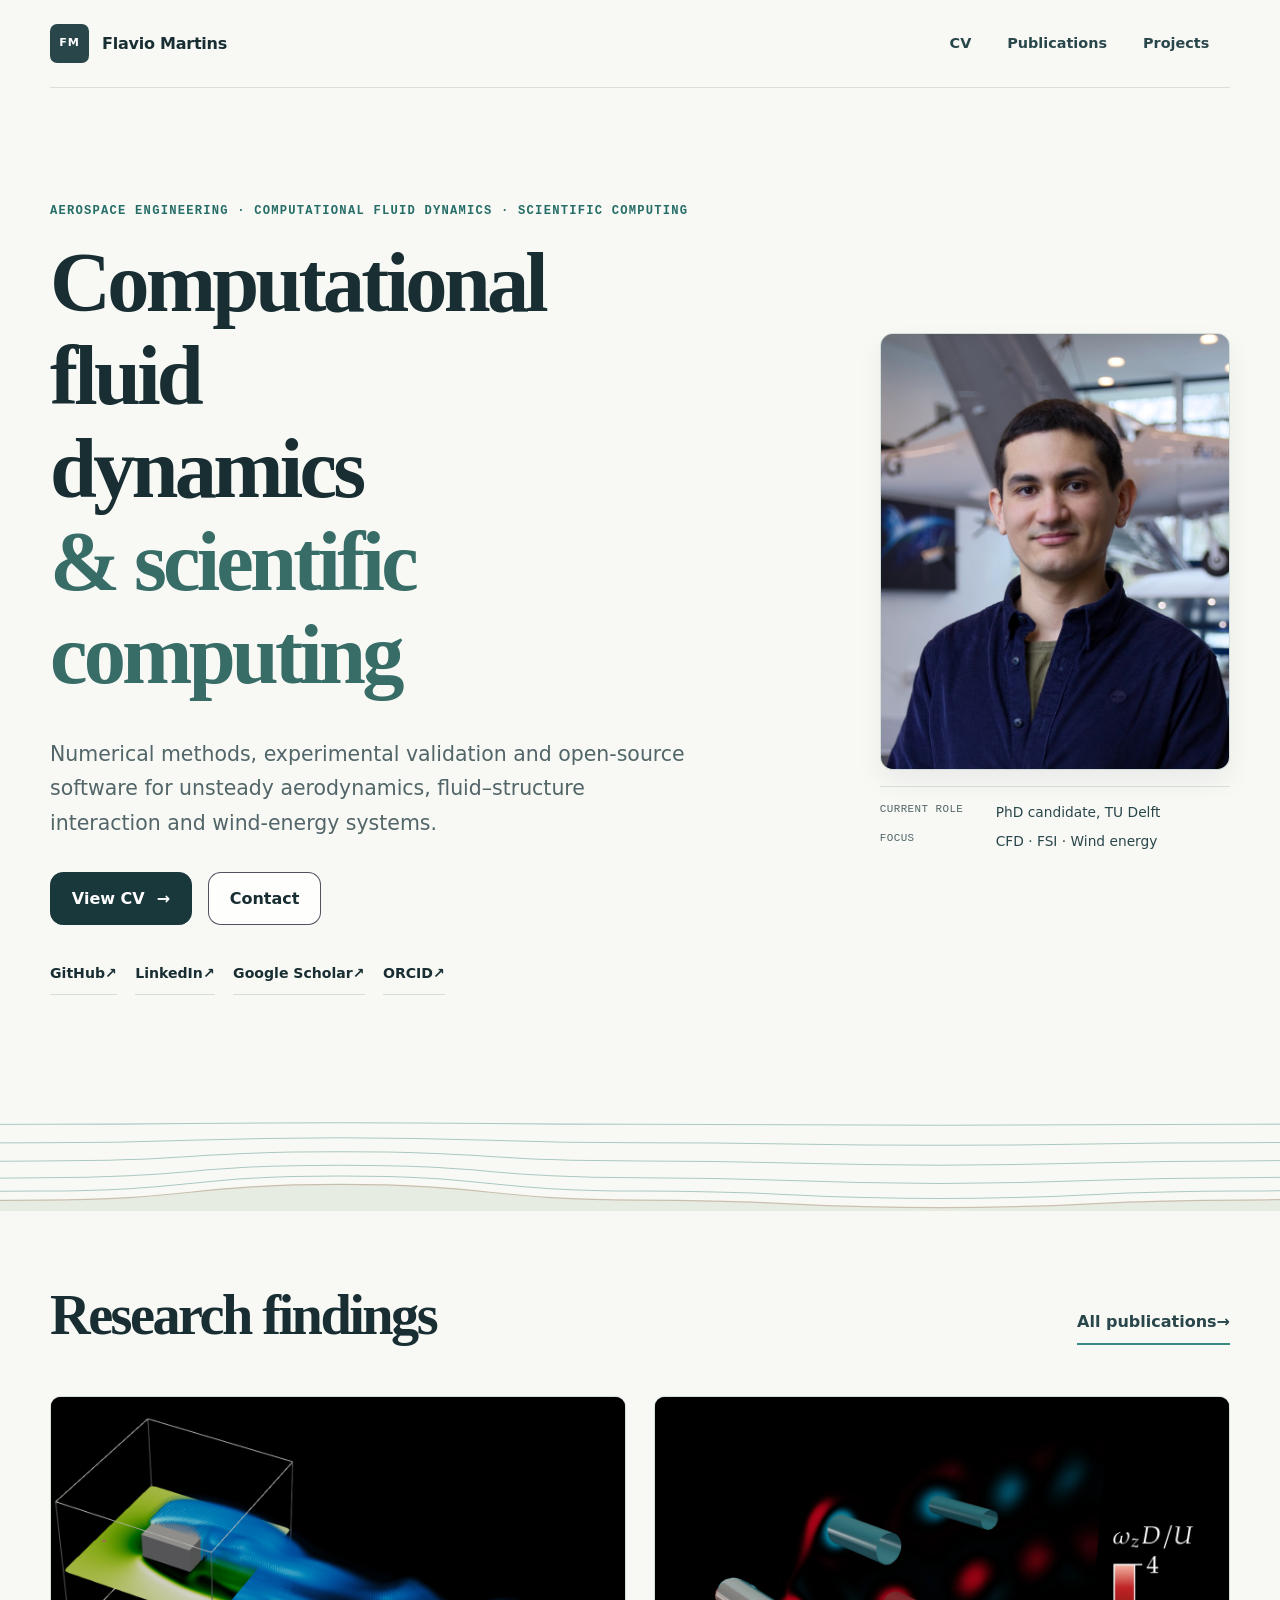
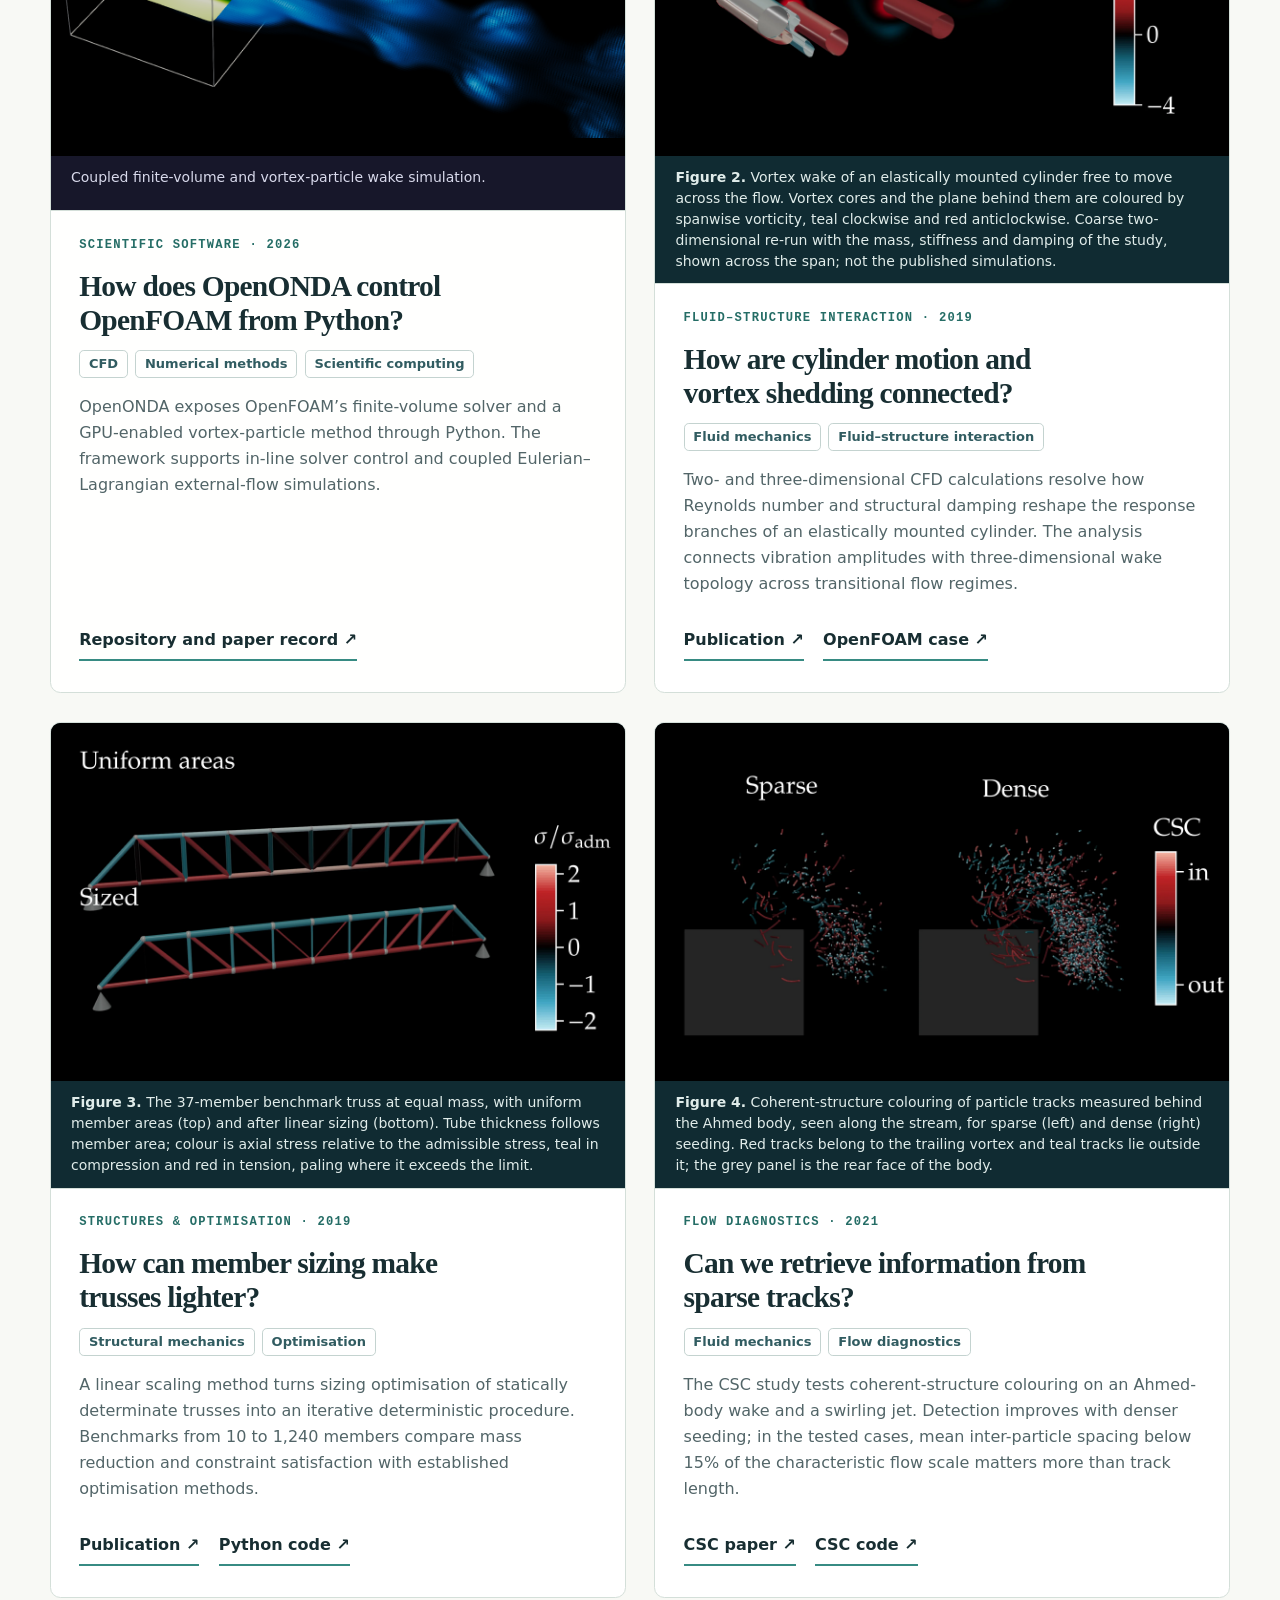
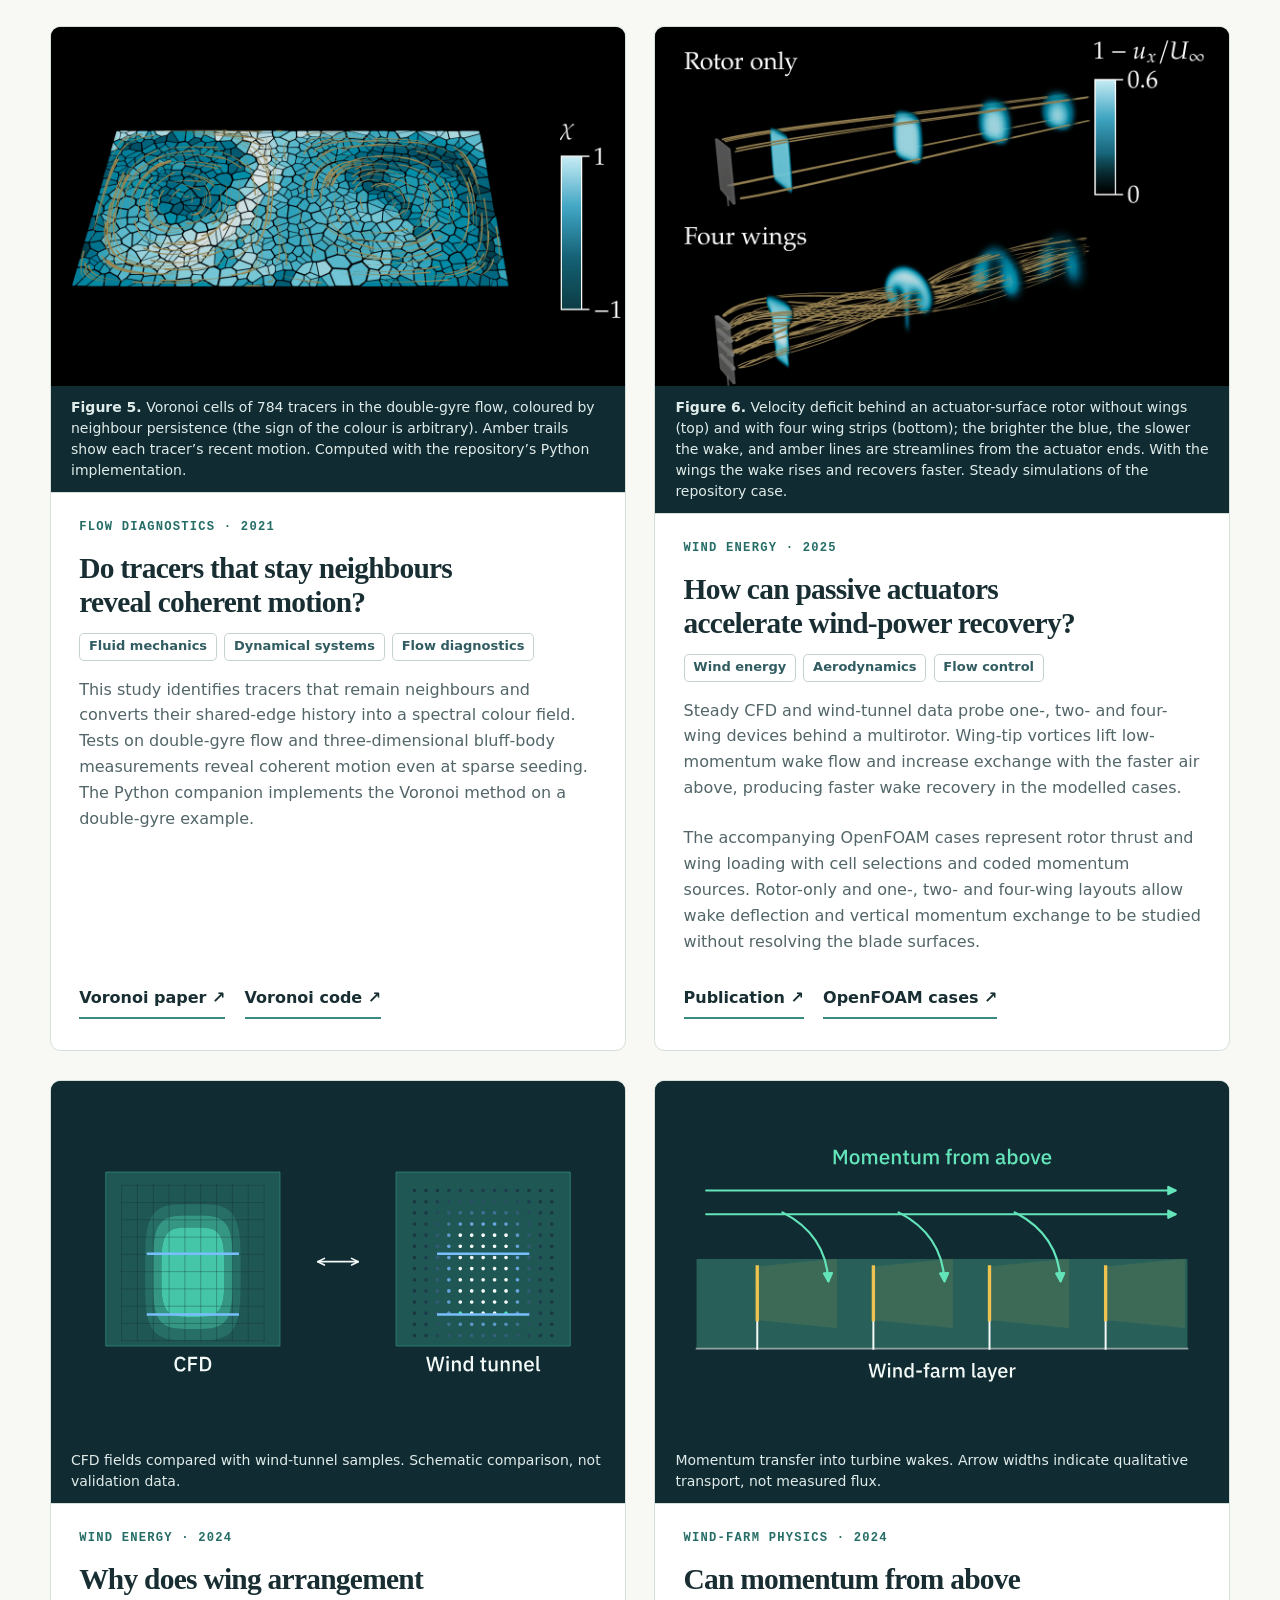
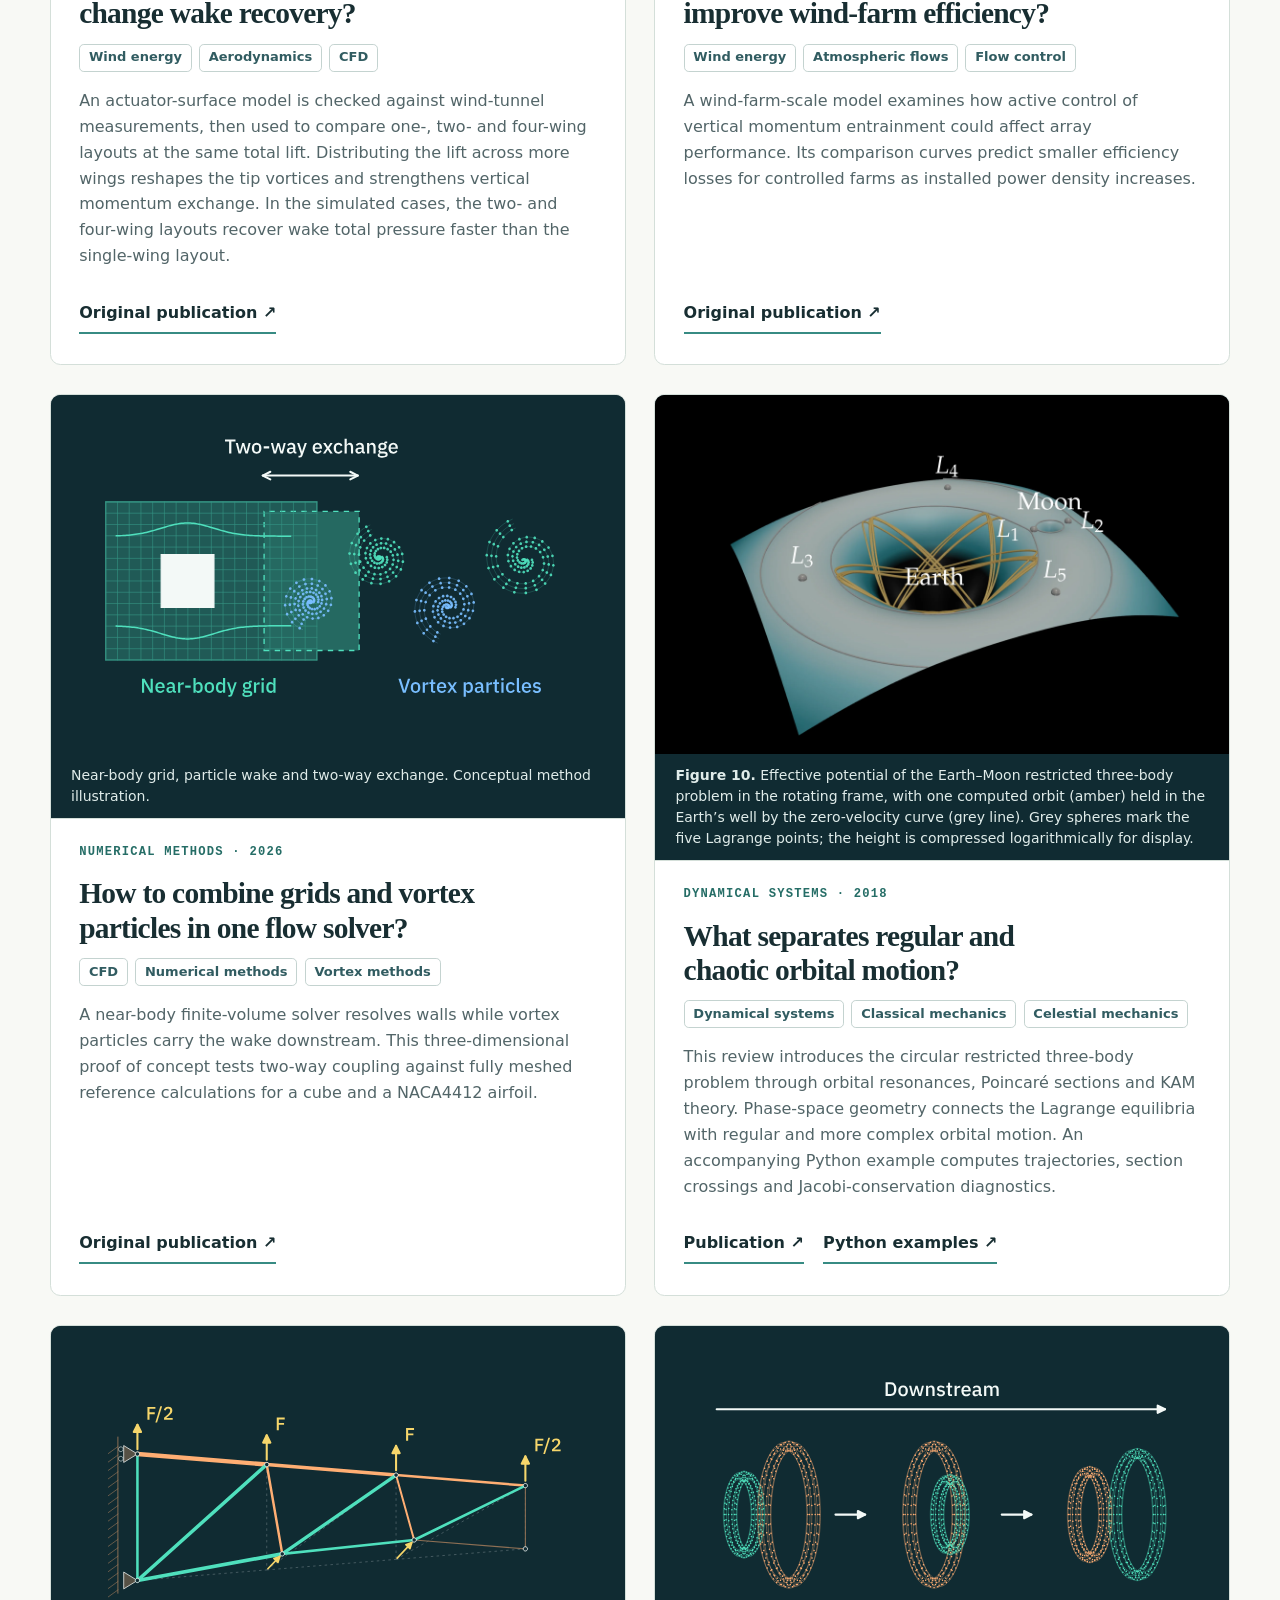
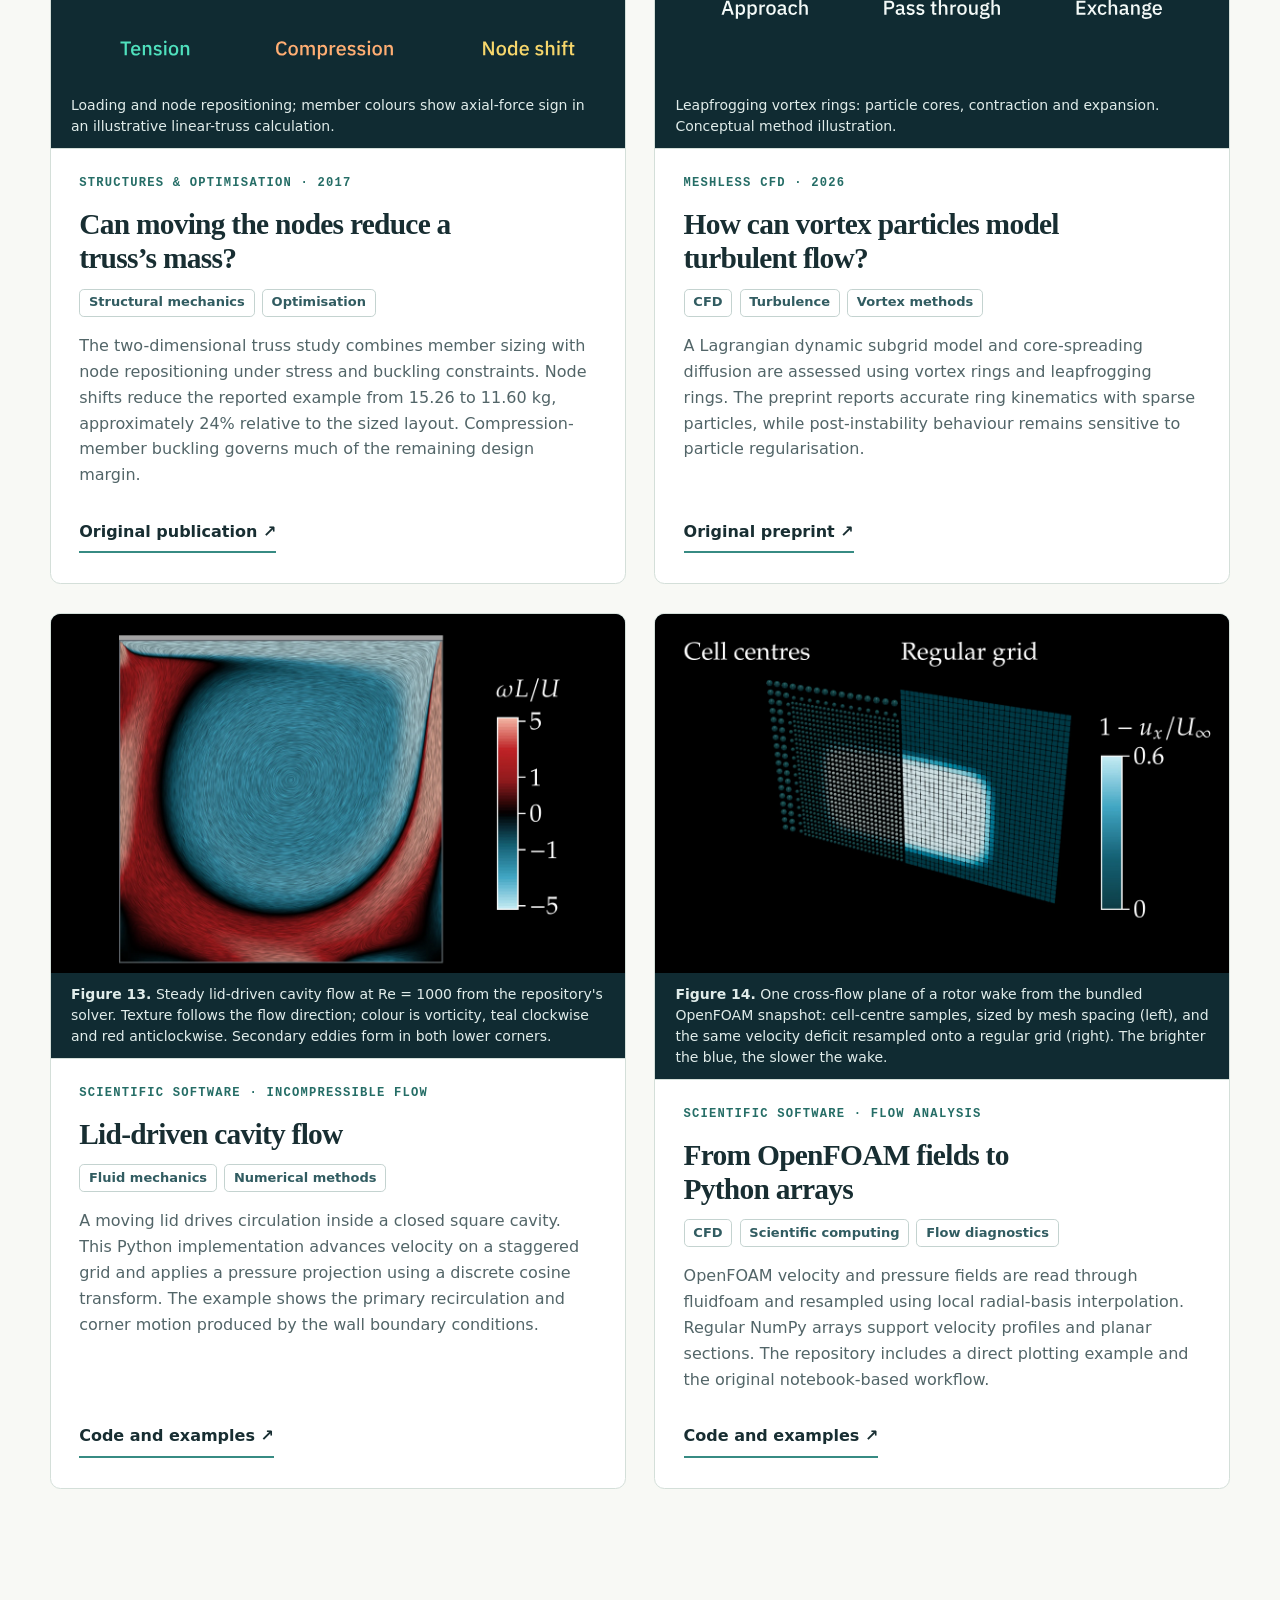
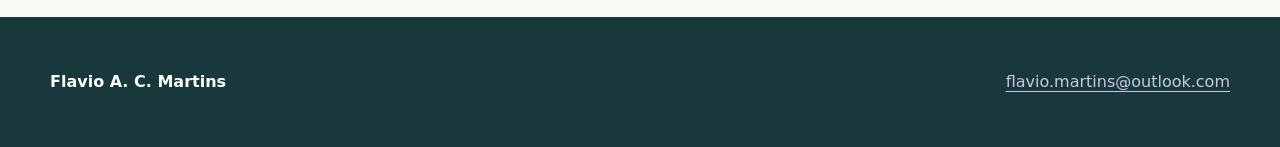
==== index.html @ b7d40a22 "Restyle the research renders after the OpenONDA figures All eight renders now use a black background" ====
<!doctype html>
<html lang="en">
  <head>
    <meta charset="utf-8" />
    <meta name="viewport" content="width=device-width, initial-scale=1" />
    <meta name="description" content="Flavio A. C. Martins — computational fluid dynamics, fluid–structure interaction, wind energy and scientific software." />
    <meta name="theme-color" content="#19383c" />
    <title>Flavio A. C. Martins · Computational Fluid Dynamics</title>
    <link rel="icon" type="image/svg+xml" href="data:image/svg+xml,%3Csvg xmlns='http://www.w3.org/2000/svg' viewBox='0 0 64 64'%3E%3Crect width='64' height='64' rx='14' fill='%23102a43'/%3E%3Cpath d='M13 43c10-4 13-24 25-24 6 0 9 5 13 5' fill='none' stroke='%232dd4bf' stroke-width='5' stroke-linecap='round'/%3E%3Cpath d='M13 32c9 0 13 13 23 13 7 0 10-6 15-6' fill='none' stroke='%23fff' stroke-width='5' stroke-linecap='round'/%3E%3C/svg%3E" />
    <link rel="stylesheet" href="/assets/styles.css?v=20260921-tags" />
  </head>
  <body>
    <a class="skip-link" href="#main">Skip to content</a>
    <header class="site-header">
      <a class="wordmark" href="/" aria-label="Flavio Martins, home">
        <span class="wordmark-mark" aria-hidden="true">FM</span>
        <span>Flavio Martins</span>
      </a>
      <nav class="site-nav" aria-label="Primary navigation">
        <a href="/cv/">CV</a>
        <a href="/publications/">Publications</a>
        <a href="/projects/">Projects</a>
      </nav>
    </header>

    <main id="main">
      <section class="hero shell">
        <div class="hero-copy">
          <p class="eyebrow">Aerospace engineering · Computational fluid dynamics · Scientific computing</p>
          <h1>Computational fluid dynamics <span class="accent-text">&amp; scientific computing</span></h1>
          <p class="hero-lede">Numerical methods, experimental validation and open-source software for unsteady aerodynamics, fluid–structure interaction and wind-energy systems.</p>
          <div class="hero-actions" aria-label="Primary links">
            <a class="button button-primary" href="/cv/">View CV <span aria-hidden="true">→</span></a>
            <a class="button button-secondary" href="mailto:flavio.martins@outlook.com">Contact</a>
          </div>
          <ul class="social-links" aria-label="External profiles">
            <li><a href="https://github.com/EngFlavioMartins" rel="me noreferrer">GitHub <span aria-hidden="true">↗</span></a></li>
            <li><a href="https://www.linkedin.com/in/flavio-martins-8bb89772" rel="me noreferrer">LinkedIn <span aria-hidden="true">↗</span></a></li>
            <li><a href="https://scholar.google.com/citations?user=WZXamCcAAAAJ&amp;hl=en" rel="me noreferrer">Google Scholar <span aria-hidden="true">↗</span></a></li>
            <li><a href="https://orcid.org/0000-0002-1374-5760" rel="me noreferrer">ORCID <span aria-hidden="true">↗</span></a></li>
          </ul>
        </div>

        <aside class="profile-panel" aria-label="Profile summary">
          <div class="portrait-frame">
            <img src="/assets/flavio-martins.jpg" width="886" height="886" alt="Portrait of Flavio Martins" />
          </div>
          <div class="profile-meta">
            <p><span>Current role</span>PhD candidate, TU Delft</p>
            <p><span>Focus</span>CFD · FSI · Wind energy</p>
          </div>
        </aside>
      </section>

      <div class="flow-divider" aria-hidden="true"></div>
      <section class="research-findings shell section-pad" aria-labelledby="work-heading">
        <header class="section-heading compact-heading">
          <h2 id="work-heading">Research findings</h2>
          <a href="/publications/">All publications <span aria-hidden="true">→</span></a>
        </header>

        <div class="research-stories" aria-labelledby="work-heading">
          <article id="work-openonda" class="research-story">
            <figure class="dark-figure">
              <img src="/assets/work/openonda-hybrid.png" width="1280" height="720" alt="Hybrid finite-volume and vortex-particle wake simulation around a cube" />
              <figcaption>Coupled finite-volume and vortex-particle wake simulation.</figcaption>
            </figure>
            <div class="research-story-copy">
              <p class="work-meta">Scientific software · 2026</p>
              <h3>How does OpenONDA control OpenFOAM from Python?</h3>
              <ul class="research-tags" aria-label="Research fields" role="list">
                <li>CFD</li>
                <li>Numerical methods</li>
                <li>Scientific computing</li>
              </ul>
              <p>OpenONDA exposes OpenFOAM’s finite-volume solver and a GPU-enabled vortex-particle method through Python. The framework supports in-line solver control and coupled Eulerian–Lagrangian external-flow simulations.</p>
              <a href="https://github.com/EngFlavioMartins/OpenONDA" rel="noreferrer">Repository and paper record <span aria-hidden="true">↗</span></a>
            </div>
          </article>

          <article id="work-viv" class="research-story">
            <figure data-art-tone="copper">
              <img src="/assets/work/renders/vortex-induced-vibration.webp?v=20261022" width="2400" height="1500" loading="lazy" alt="On black, a grey cylinder with teal and red vortex cores shed alternately behind it over a glowing plane of spanwise vorticity, with a colour bar" />
              <figcaption><strong>Figure 2.</strong> Vortex wake of an elastically mounted cylinder free to move across the flow. Vortex cores and the plane behind them are coloured by spanwise vorticity, teal clockwise and red anticlockwise. Coarse two-dimensional re-run with the mass, stiffness and damping of the study, shown across the span; not the published simulations.</figcaption>
            </figure>
            <div class="research-story-copy">
              <p class="work-meta">Fluid–structure interaction · 2019</p>
              <h3>How are cylinder motion and vortex shedding connected?</h3>
              <ul class="research-tags" aria-label="Research fields" role="list">
                <li>Fluid mechanics</li>
                <li>Fluid–structure interaction</li>
              </ul>
              <p>Two- and three-dimensional CFD calculations resolve how Reynolds number and structural damping reshape the response branches of an elastically mounted cylinder. The analysis connects vibration amplitudes with three-dimensional wake topology across transitional flow regimes.</p>
              <div class="study-links"><a href="https://doi.org/10.1016/j.ijmecsci.2019.03.024" rel="noreferrer">Publication ↗</a><a href="https://github.com/EngFlavioMartins/vortex-induced-vibration">OpenFOAM case ↗</a></div>
            </div>
          </article>

          <article id="work-truss" class="research-story">
            <figure data-art-tone="copper">
              <img src="/assets/work/renders/truss-sizing.webp?v=20261022" width="2400" height="1500" loading="lazy" alt="On black, two bridge-like trusses of equal mass: the top one with equal member thickness and pale over-stressed chords, the bottom one with sized members in even teal and red, beside a stress colour bar" />
              <figcaption><strong>Figure 3.</strong> The 37-member benchmark truss at equal mass, with uniform member areas (top) and after linear sizing (bottom). Tube thickness follows member area; colour is axial stress relative to the admissible stress, teal in compression and red in tension, paling where it exceeds the limit.</figcaption>
            </figure>
            <div class="research-story-copy">
              <p class="work-meta">Structures &amp; optimisation · 2019</p>
              <h3>How can member sizing make trusses lighter?</h3>
              <ul class="research-tags" aria-label="Research fields" role="list">
                <li>Structural mechanics</li>
                <li>Optimisation</li>
              </ul>
              <p>A linear scaling method turns sizing optimisation of statically determinate trusses into an iterative deterministic procedure. Benchmarks from 10 to 1,240 members compare mass reduction and constraint satisfaction with established optimisation methods.</p>
              <div class="study-links"><a href="https://doi.org/10.1007/s13296-018-0194-8" rel="noreferrer">Publication ↗</a><a href="https://github.com/EngFlavioMartins/truss-sizing-optimisation">Python code ↗</a></div>
            </div>
          </article>

          <article id="work-csc" class="research-story">
            <figure data-art-tone="copper">
              <img src="/assets/work/renders/coherent-structure-colouring.webp?v=20261022" width="2400" height="1500" loading="lazy" alt="On black, two views along the wake of an Ahmed body with sparse and dense particle tracks; red tracks curl around the trailing vortex beside the dark grey rear face, teal tracks lie outside it" />
              <figcaption><strong>Figure 4.</strong> Coherent-structure colouring of particle tracks measured behind the Ahmed body, seen along the stream, for sparse (left) and dense (right) seeding. Red tracks belong to the trailing vortex and teal tracks lie outside it; the grey panel is the rear face of the body.</figcaption>
            </figure>
            <div class="research-story-copy">
              <p class="work-meta">Flow diagnostics · 2021</p>
              <h3>Can we retrieve information from sparse tracks?</h3>
              <ul class="research-tags" aria-label="Research fields" role="list">
                <li>Fluid mechanics</li>
                <li>Flow diagnostics</li>
              </ul>
              <p>The CSC study tests coherent-structure colouring on an Ahmed-body wake and a swirling jet. Detection improves with denser seeding; in the tested cases, mean inter-particle spacing below 15% of the characteristic flow scale matters more than track length.</p>
              <div class="study-links"><a href="https://doi.org/10.1007/s00348-021-03135-5" rel="noreferrer">CSC paper ↗</a><a href="https://github.com/EngFlavioMartins/coherent-structure-colouring">CSC code ↗</a></div>
            </div>
          </article>
          <article class="research-story" id="voronoi-coherence">
            <figure data-art-tone="copper">
              <img src="/assets/work/renders/voronoi-coherence.webp?v=20261022" width="2400" height="1500" loading="lazy" alt="Voronoi cells of double-gyre tracers coloured by neighbour persistence, glowing in light and dark teal bands that follow the two gyres, with short amber trails of recent motion" />
              <figcaption><strong>Figure 5.</strong> Voronoi cells of 784 tracers in the double-gyre flow, coloured by neighbour persistence (the sign of the colour is arbitrary). Amber trails show each tracer’s recent motion. Computed with the repository’s Python implementation.</figcaption>
            </figure>
            <div class="research-story-copy">
              <p class="work-meta">Flow diagnostics · 2021</p>
              <h3>Do tracers that stay neighbours reveal coherent motion?</h3>
              <ul class="research-tags" aria-label="Research fields" role="list">
                <li>Fluid mechanics</li>
                <li>Dynamical systems</li>
                <li>Flow diagnostics</li>
              </ul>
              <p>This study identifies tracers that remain neighbours and converts their shared-edge history into a spectral colour field. Tests on double-gyre flow and three-dimensional bluff-body measurements reveal coherent motion even at sparse seeding. The Python companion implements the Voronoi method on a double-gyre example.</p>
              <div class="study-links"><a href="https://arxiv.org/abs/2103.09884" rel="noreferrer">Voronoi paper ↗</a><a href="https://github.com/EngFlavioMartins/voronoi-coherent-structures">Voronoi code ↗</a></div>
            </div>
          </article>
          <article class="research-story" id="regenerative-wakes">
            <span id="openfoam-actuator-surface" class="study-anchor" aria-hidden="true"></span>
            <figure data-art-tone="ochre">
              <img src="/assets/work/renders/regenerative-wakes.webp?v=20261022" width="2400" height="1500" loading="lazy" alt="On black, two rotor wakes stacked, each crossed by four glowing velocity-deficit planes and amber streamlines: without wings the wake stays square and level; with four wing strips it lifts into a mushroom shape and fades" />
              <figcaption><strong>Figure 6.</strong> Velocity deficit behind an actuator-surface rotor without wings (top) and with four wing strips (bottom); the brighter the blue, the slower the wake, and amber lines are streamlines from the actuator ends. With the wings the wake rises and recovers faster. Steady simulations of the repository case.</figcaption>
            </figure>
            <div class="research-story-copy">
              <p class="work-meta">Wind energy · 2025</p>
              <h3>How can passive actuators accelerate wind-power recovery?</h3>
              <ul class="research-tags" aria-label="Research fields" role="list">
                <li>Wind energy</li>
                <li>Aerodynamics</li>
                <li>Flow control</li>
              </ul>
              <p>Steady CFD and wind-tunnel data probe one-, two- and four-wing devices behind a multirotor. Wing-tip vortices lift low-momentum wake flow and increase exchange with the faster air above, producing faster wake recovery in the modelled cases.</p>
              <p>The accompanying OpenFOAM cases represent rotor thrust and wing loading with cell selections and coded momentum sources. Rotor-only and one-, two- and four-wing layouts allow wake deflection and vertical momentum exchange to be studied without resolving the blade surfaces.</p>
              <div class="study-links"><a href="https://doi.org/10.5194/wes-10-41-2025" rel="noreferrer">Publication ↗</a><a href="https://github.com/EngFlavioMartins/openfoam-actuator-surface">OpenFOAM cases ↗</a></div>
            </div>
          </article>
          <article class="research-story" id="wake-validation">
            <figure data-art-tone="blue">
              <img src="/assets/work/wake-validation.svg?v=20260921-refined" width="960" height="600" loading="lazy" alt="A gridded CFD wake section beside point-sampled wind-tunnel flow, with two control-wing positions" />
              <figcaption>CFD fields compared with wind-tunnel samples. Schematic comparison, not validation data.</figcaption>
            </figure>
            <div class="research-story-copy">
              <p class="work-meta">Wind energy · 2024</p>
              <h3>Why does wing arrangement change wake recovery?</h3>
              <ul class="research-tags" aria-label="Research fields" role="list">
                <li>Wind energy</li>
                <li>Aerodynamics</li>
                <li>CFD</li>
              </ul>
              <p>An actuator-surface model is checked against wind-tunnel measurements, then used to compare one-, two- and four-wing layouts at the same total lift. Distributing the lift across more wings reshapes the tip vortices and strengthens vertical momentum exchange. In the simulated cases, the two- and four-wing layouts recover wake total pressure faster than the single-wing layout.</p>
              <a href="https://doi.org/10.1088/1742-6596/2767/7/072006" rel="noreferrer">Original publication <span aria-hidden="true">↗</span></a>
            </div>
          </article>
          <article class="research-story" id="vertical-momentum">
            <figure data-art-tone="ochre">
              <img src="/assets/work/vertical-momentum.svg?v=20260921-refined" width="960" height="600" loading="lazy" alt="Horizontal flow above a wind farm transfers momentum downward into the turbine layer" />
              <figcaption>Momentum transfer into turbine wakes. Arrow widths indicate qualitative transport, not measured flux.</figcaption>
            </figure>
            <div class="research-story-copy">
              <p class="work-meta">Wind-farm physics · 2024</p>
              <h3>Can momentum from above improve wind-farm efficiency?</h3>
              <ul class="research-tags" aria-label="Research fields" role="list">
                <li>Wind energy</li>
                <li>Atmospheric flows</li>
                <li>Flow control</li>
              </ul>
              <p>A wind-farm-scale model examines how active control of vertical momentum entrainment could affect array performance. Its comparison curves predict smaller efficiency losses for controlled farms as installed power density increases.</p>
              <a href="https://doi.org/10.1088/1742-6596/2767/9/092107" rel="noreferrer">Original publication <span aria-hidden="true">↗</span></a>
            </div>
          </article>
          <article class="research-story" id="hybrid-vortex-grid">
            <figure data-art-tone="blue">
              <img src="/assets/work/hybrid-vortex-grid.svg?v=20260921-refined" width="960" height="600" loading="lazy" alt="A near-body mesh around an obstacle exchanges information with a downstream wake represented by vortex particles" />
              <figcaption>Near-body grid, particle wake and two-way exchange. Conceptual method illustration.</figcaption>
            </figure>
            <div class="research-story-copy">
              <p class="work-meta">Numerical methods · 2026</p>
              <h3>How to combine grids and vortex particles in one flow solver?</h3>
              <ul class="research-tags" aria-label="Research fields" role="list">
                <li>CFD</li>
                <li>Numerical methods</li>
                <li>Vortex methods</li>
              </ul>
              <p>A near-body finite-volume solver resolves walls while vortex particles carry the wake downstream. This three-dimensional proof of concept tests two-way coupling against fully meshed reference calculations for a cube and a NACA4412 airfoil.</p>
              <a href="https://doi.org/10.1088/1742-6596/3224/4/042069" rel="noreferrer">Original publication <span aria-hidden="true">↗</span></a>
            </div>
          </article>
          <article class="research-story" id="celestial-dynamics">
            <figure data-art-tone="blue">
              <img src="/assets/work/renders/three-body.webp?v=20261022" width="2400" height="1500" loading="lazy" alt="On black, a teal effective-potential landscape with a dark well around the Earth holding an amber rosette orbit, a grey zero-velocity curve and five labelled grey spheres at the Lagrange points" />
              <figcaption><strong>Figure 10.</strong> Effective potential of the Earth–Moon restricted three-body problem in the rotating frame, with one computed orbit (amber) held in the Earth’s well by the zero-velocity curve (grey line). Grey spheres mark the five Lagrange points; the height is compressed logarithmically for display.</figcaption>
            </figure>
            <div class="research-story-copy">
              <p class="work-meta">Dynamical systems · 2018</p>
              <h3>What separates regular and chaotic orbital motion?</h3>
              <ul class="research-tags" aria-label="Research fields" role="list">
                <li>Dynamical systems</li>
                <li>Classical mechanics</li>
                <li>Celestial mechanics</li>
              </ul>
              <p>This review introduces the circular restricted three-body problem through orbital resonances, Poincaré sections and KAM theory. Phase-space geometry connects the Lagrange equilibria with regular and more complex orbital motion. An accompanying Python example computes trajectories, section crossings and Jacobi-conservation diagnostics.</p>
              <div class="study-links"><a href="https://doi.org/10.1590/1806-9126-rbef-2017-0174" rel="noreferrer">Publication ↗</a><a href="https://github.com/EngFlavioMartins/celestial-dynamics">Python examples ↗</a></div>
            </div>
          </article>
          <article class="research-story">
            <figure data-art-tone="copper">
              <img src="/assets/work/truss-topology-mass.svg?v=20260921-refined" width="960" height="600" loading="lazy" alt="Tapered truss under upward nodal loads, with tension and compression members and dashed original node positions" />
              <figcaption>Loading and node repositioning; member colours show axial-force sign in an illustrative linear-truss calculation.</figcaption>
            </figure>
            <div class="research-story-copy">
              <p class="work-meta">Structures &amp; optimisation · 2017</p>
              <h3>Can moving the nodes reduce a truss’s mass?</h3>
              <ul class="research-tags" aria-label="Research fields" role="list">
                <li>Structural mechanics</li>
                <li>Optimisation</li>
              </ul>
              <p>The two-dimensional truss study combines member sizing with node repositioning under stress and buckling constraints. Node shifts reduce the reported example from 15.26 to 11.60 kg, approximately 24% relative to the sized layout. Compression-member buckling governs much of the remaining design margin.</p>
              <a href="https://doi.org/10.20906/cps/cilamce2017-0035" rel="noreferrer">Original publication <span aria-hidden="true">↗</span></a>
            </div>
          </article>
          <article class="research-story">
            <figure data-art-tone="copper">
              <img src="/assets/work/vortex-particle-ring.svg?v=20260921-refined" width="960" height="600" loading="lazy" alt="Three stages of coaxial vortex rings contracting, passing through each other and exchanging positions" />
              <figcaption>Leapfrogging vortex rings: particle cores, contraction and expansion. Conceptual method illustration.</figcaption>
            </figure>
            <div class="research-story-copy">
              <p class="work-meta">Meshless CFD · 2026</p>
              <h3>How can vortex particles model turbulent flow?</h3>
              <ul class="research-tags" aria-label="Research fields" role="list">
                <li>CFD</li>
                <li>Turbulence</li>
                <li>Vortex methods</li>
              </ul>
              <p>A Lagrangian dynamic subgrid model and core-spreading diffusion are assessed using vortex rings and leapfrogging rings. The preprint reports accurate ring kinematics with sparse particles, while post-instability behaviour remains sensitive to particle regularisation.</p>
              <a href="https://arxiv.org/abs/2601.06942" rel="noreferrer">Original preprint <span aria-hidden="true">↗</span></a>
            </div>
          </article>
          <article class="research-story" id="cavity-flow">
            <figure data-art-tone="blue">
              <img src="/assets/work/renders/cavity-flow.webp?v=20261022" width="2400" height="1500" loading="lazy" alt="On black, a square cavity with a grey lid on top, filled with a flow-direction texture; a large teal clockwise vortex fills the centre, red layers line the walls and small eddies sit in the lower corners" />
              <figcaption><strong>Figure 13.</strong> Steady lid-driven cavity flow at Re = 1000 from the repository's solver. Texture follows the flow direction; colour is vorticity, teal clockwise and red anticlockwise. Secondary eddies form in both lower corners.</figcaption>
            </figure>
            <div class="research-story-copy">
              <p class="work-meta">Scientific software · Incompressible flow</p>
              <h3>Lid-driven cavity flow</h3>
              <ul class="research-tags" aria-label="Research fields" role="list">
                <li>Fluid mechanics</li>
                <li>Numerical methods</li>
              </ul>
              <p>A moving lid drives circulation inside a closed square cavity. This Python implementation advances velocity on a staggered grid and applies a pressure projection using a discrete cosine transform. The example shows the primary recirculation and corner motion produced by the wall boundary conditions.</p>
              <a href="https://github.com/EngFlavioMartins/cavity-flow">Code and examples ↗</a>
            </div>
          </article>
          <article class="research-story" id="openfoam-postprocessing">
            <figure data-art-tone="blue">
              <img src="/assets/work/renders/openfoam-postprocessing.webp?v=20261022" width="2400" height="1500" loading="lazy" alt="On black, one wake plane: on the left, spheres at OpenFOAM cell centres, denser and brighter in the wake; on the right, the same velocity deficit on a regular grid of square cells" />
              <figcaption><strong>Figure 14.</strong> One cross-flow plane of a rotor wake from the bundled OpenFOAM snapshot: cell-centre samples, sized by mesh spacing (left), and the same velocity deficit resampled onto a regular grid (right). The brighter the blue, the slower the wake.</figcaption>
            </figure>
            <div class="research-story-copy">
              <p class="work-meta">Scientific software · Flow analysis</p>
              <h3>From OpenFOAM fields to Python arrays</h3>
              <ul class="research-tags" aria-label="Research fields" role="list">
                <li>CFD</li>
                <li>Scientific computing</li>
                <li>Flow diagnostics</li>
              </ul>
              <p>OpenFOAM velocity and pressure fields are read through fluidfoam and resampled using local radial-basis interpolation. Regular NumPy arrays support velocity profiles and planar sections. The repository includes a direct plotting example and the original notebook-based workflow.</p>
              <a href="https://github.com/EngFlavioMartins/openfoam-postprocessing">Code and examples ↗</a>
            </div>
          </article>
        </div>
      </section>
    </main>

    <footer class="site-footer">
      <div class="shell footer-inner">
        <p>Flavio A. C. Martins</p>
        <a href="mailto:flavio.martins@outlook.com">flavio.martins@outlook.com</a>
      </div>
    </footer>
  </body>
</html>
---- assets/styles.css ----
:root {
  color-scheme: light;
  --ink: #182e32;
  --ink-soft: #29464a;
  --muted: #526568;
  --paper: #f8f9f5;
  --surface: #ffffff;
  --surface-tint: #edf3ef;
  --line: #d4dfd9;
  --violet: #256d66;
  --violet-deep: #20544f;
  --cyan: #378b83;
  --magenta: #bf489f;
  --night: #19383c;
  --focus: #e68a35;
  --shadow: 0 24px 70px rgba(32, 29, 77, 0.12);
  --shadow-small: 0 10px 30px rgba(32, 29, 77, 0.08);
  --shell: min(1180px, calc(100vw - 40px));
  --display: "Iowan Old Style", "Palatino Linotype", Palatino, Georgia, serif;
}

* { box-sizing: border-box; }

html {
  scroll-behavior: smooth;
  scroll-padding-top: 2rem;
  background: var(--paper);
}

body {
  position: relative;
  z-index: 0;
  min-height: 100vh;
  overflow-x: clip;
  margin: 0;
  color: var(--ink);
  background: var(--paper);
  font-family: Inter, ui-sans-serif, system-ui, -apple-system, BlinkMacSystemFont, "Segoe UI", sans-serif;
  font-size: 1rem;
  line-height: 1.62;
  text-rendering: optimizeLegibility;
}

body::before {
  content: none;
}

img { display: block; max-width: 100%; }
a { color: inherit; text-underline-offset: 0.22em; }
a:hover { color: var(--violet); }
button, a { -webkit-tap-highlight-color: transparent; }

.skip-link {
  position: fixed;
  top: 1rem;
  left: 1rem;
  z-index: 100;
  transform: translateY(-180%);
  padding: 0.75rem 1rem;
  color: white;
  background: var(--night);
  border-radius: 0.6rem;
}

.skip-link:focus { transform: none; }
.shell { width: var(--shell); margin-inline: auto; }

.site-header {
  width: var(--shell);
  min-height: 88px;
  display: flex;
  align-items: center;
  justify-content: space-between;
  gap: 2rem;
  margin: 0 auto;
  border-bottom: 1px solid rgba(23, 23, 42, 0.12);
}

.wordmark {
  display: inline-flex;
  align-items: center;
  gap: 0.8rem;
  min-height: 44px;
  font-weight: 760;
  letter-spacing: -0.015em;
  text-decoration: none;
}

.wordmark-mark {
  position: relative;
  display: grid;
  place-items: center;
  width: 2.45rem;
  aspect-ratio: 1;
  color: white;
  background: var(--ink-soft);
  border-radius: 0.45rem;
  font-size: 0.7rem;
  letter-spacing: 0.08em;
}

.wordmark-mark::after {
  content: none;
}

.site-nav {
  display: flex;
  align-items: center;
  gap: 0.25rem;
  padding: 0.3rem;
  border: 0;
  border-radius: 0.5rem;
  background: transparent;
}

.site-nav a {
  min-height: 42px;
  display: inline-flex;
  align-items: center;
  padding: 0.45rem 1rem;
  color: var(--ink-soft);
  border-radius: 0.4rem;
  font-size: 0.9rem;
  font-weight: 720;
  text-decoration: none;
}

.site-nav a:hover,
.site-nav a[aria-current="page"] {
  color: white;
  background: var(--night);
}

.hero {
  min-height: min(740px, calc(100vh - 88px));
  display: grid;
  grid-template-columns: minmax(0, 1.35fr) minmax(300px, 0.65fr);
  gap: clamp(3rem, 8vw, 7.5rem);
  align-items: center;
  padding-block: clamp(4.5rem, 9vw, 8rem);
}

.eyebrow,
.card-index,
.work-meta,
.publication-kind,
.publication-year,
.repo-number,
.category-number {
  margin: 0 0 1rem;
  color: var(--violet);
  font-family: ui-monospace, SFMono-Regular, Menlo, Consolas, monospace;
  font-size: 0.76rem;
  font-weight: 760;
  letter-spacing: 0.1em;
  line-height: 1.45;
  text-transform: uppercase;
}

h1,
h2,
h3 {
  margin: 0;
  font-family: var(--display);
  font-weight: 620;
  line-height: 1.02;
  letter-spacing: -0.045em;
}

h1 { max-width: 11ch; font-size: clamp(3.55rem, 6.6vw, 6.25rem); line-height: 1.1; }
h2 { max-width: 17ch; font-size: clamp(2.35rem, 4.4vw, 4.35rem); }
h3 { font-size: clamp(1.55rem, 2.6vw, 2.45rem); }

.accent-text {
  display: block;
  color: #376c67;
  /* Solid text paints below the line box: gradient clipping cut off descenders. */
  padding-bottom: 0.08em;
}

.hero-lede {
  max-width: 650px;
  margin: 1.8rem 0 0;
  color: var(--muted);
  font-size: clamp(1.08rem, 1.6vw, 1.3rem);
  line-height: 1.68;
}

.hero-actions,
.download-row,
.profile-link-row,
.project-actions {
  display: flex;
  flex-wrap: wrap;
  align-items: center;
  gap: 0.75rem 1rem;
  margin-top: 2rem;
}

.button {
  min-height: 3.15rem;
  display: inline-flex;
  align-items: center;
  justify-content: center;
  gap: 0.75rem;
  padding: 0.78rem 1.3rem;
  color: var(--ink);
  border: 1px solid rgba(23, 23, 42, 0.75);
  border-radius: 0.8rem;
  font-weight: 760;
  text-decoration: none;
  transition: transform 160ms ease, box-shadow 160ms ease, background 160ms ease;
}

.button:hover {
  transform: translateY(-2px);
  color: inherit;
  box-shadow: 0 10px 25px rgba(32, 29, 77, 0.13);
}

.button-primary {
  color: white;
  border-color: var(--night);
  background: var(--night);
}

.button-primary:hover { color: white; background: var(--ink-soft); }
.button-secondary { background: rgba(255, 255, 255, 0.76); }

.social-links {
  display: flex;
  flex-wrap: wrap;
  gap: 0.3rem 1.15rem;
  margin: 1.65rem 0 0;
  padding: 0;
  list-style: none;
  font-size: 0.88rem;
  font-weight: 720;
}

.social-links a {
  min-height: 44px;
  display: inline-flex;
  align-items: center;
  text-decoration: none;
  border-bottom: 1px solid var(--line);
}

.profile-panel { position: relative; isolation: isolate; }

.profile-panel::before {
  content: none;
}

.profile-panel::after {
  content: none;
}

.portrait-frame {
  position: relative;
  overflow: hidden;
  aspect-ratio: 4 / 5;
  padding: 1px;
  background: var(--line);
  border-radius: 0.8rem;
  box-shadow: 0 12px 28px rgba(23, 23, 42, 0.06);
}

.portrait-frame img {
  width: 100%;
  height: 100%;
  object-fit: cover;
  border-radius: calc(0.8rem - 1px);
  filter: saturate(0.9) contrast(1.02);
}

.profile-meta {
  position: relative;
  margin: 1rem 0 0;
  padding: 0.5rem 0;
  color: var(--ink-soft);
  border-top: 1px solid var(--line);
}

.profile-meta p {
  display: grid;
  grid-template-columns: 6.5rem 1fr;
  gap: 0.75rem;
  margin: 0.38rem 0;
  font-size: 0.86rem;
}

.profile-meta span {
  color: var(--muted);
  font-family: ui-monospace, SFMono-Regular, Menlo, Consolas, monospace;
  font-size: 0.68rem;
  letter-spacing: 0.04em;
  text-transform: uppercase;
}

.section-pad { padding-block: clamp(5rem, 10vw, 9rem); }
.section-pad-small { padding-block: clamp(2.8rem, 6vw, 5rem) clamp(5rem, 9vw, 8rem); }

/* A single boundary-layer motif marks the transition, never behind readable text.
   Atmospheric greens and mineral neutrals imply environmental flows without
   turning the site into climate iconography or presenting decorative data. */
.flow-divider {
  width: 100%;
  height: 100px;
  background: url('/assets/environmental-flow.svg') center bottom / 1200px 100px repeat-x;
  opacity: .8;
}
.research-findings { padding-top: clamp(3rem, 6vw, 5rem); }

.section-heading { margin-bottom: clamp(1.8rem, 4vw, 3.7rem); }
.compact-heading {
  display: flex;
  align-items: end;
  justify-content: space-between;
  gap: 2rem;
}

.compact-heading a {
  min-height: 44px;
  display: inline-flex;
  align-items: center;
  flex: 0 0 auto;
  color: var(--ink-soft);
  font-weight: 760;
  text-decoration: none;
  border-bottom: 2px solid var(--cyan);
}

.work-tabs {
  display: grid;
  grid-template-columns: repeat(4, minmax(0, 1fr));
  gap: 0.35rem;
  padding: 0.4rem;
  border: 1px solid var(--line);
  border-bottom: 0;
  border-radius: 1.2rem 1.2rem 0 0;
  background: rgba(255, 255, 255, 0.78);
}

.work-tabs button {
  min-height: 3.35rem;
  padding: 0.7rem 0.8rem;
  color: var(--muted);
  border: 0;
  border-radius: 0.8rem;
  background: transparent;
  font: inherit;
  font-size: 0.87rem;
  font-weight: 760;
  cursor: pointer;
}

.work-tabs button:hover { color: var(--violet); background: var(--surface-tint); }
.work-tabs button[aria-selected="true"] { color: white; background: var(--night); box-shadow: 0 8px 20px rgba(17, 18, 38, 0.17); }

.work-panels {
  overflow: hidden;
  border: 1px solid var(--line);
  border-radius: 0 0 1.35rem 1.35rem;
  background: rgba(255, 255, 255, 0.94);
  box-shadow: var(--shadow);
}

.work-panel {
  min-height: 520px;
  display: grid;
  grid-template-columns: minmax(0, 1.28fr) minmax(330px, 0.72fr);
}

.work-panel[hidden] { display: none; }
.work-figure { position: relative; min-width: 0; min-height: 520px; margin: 0; background: #eeeff6; }
.work-figure-dark { background: #000; }

.work-figure img {
  width: 100%;
  height: 100%;
  object-fit: contain;
}

.work-figure-dark img { object-fit: cover; }

.work-figure figcaption {
  position: absolute;
  right: 1rem;
  bottom: 1rem;
  left: 1rem;
  width: fit-content;
  max-width: calc(100% - 2rem);
  padding: 0.45rem 0.7rem;
  color: white;
  border: 1px solid rgba(255, 255, 255, 0.18);
  border-radius: 0.55rem;
  background: rgba(17, 18, 38, 0.82);
  backdrop-filter: blur(9px);
  font-size: 0.75rem;
}

.work-copy {
  position: relative;
  align-self: stretch;
  display: flex;
  flex-direction: column;
  justify-content: center;
  padding: clamp(2rem, 4.4vw, 4.2rem);
}

.work-copy::before {
  content: "";
  position: absolute;
  top: 2rem;
  right: 2rem;
  width: 5.2rem;
  height: 3.5rem;
  opacity: 0.62;
  background:
    linear-gradient(90deg, rgba(91, 71, 215, 0.16) 1px, transparent 1px) 0 0 / 0.8rem 100%,
    linear-gradient(rgba(0, 157, 169, 0.18) 1px, transparent 1px) 0 0 / 100% 0.62rem;
  clip-path: polygon(0 18%, 100% 0, 100% 82%, 0 100%);
  transform: skewY(-5deg);
}

.work-copy h3 { position: relative; max-width: 13ch; }
.work-copy > p:not(.work-meta) { position: relative; margin: 1.3rem 0 0; color: var(--muted); }

.work-copy > a {
  align-self: flex-start;
  margin-top: 2rem;
  color: var(--ink);
  font-weight: 780;
  text-decoration: none;
  border-bottom: 2px solid var(--cyan);
}

.story-heading { margin-top: clamp(4rem, 8vw, 7rem); }

.research-stories {
  display: grid;
  grid-template-columns: repeat(2, minmax(0, 1fr));
  gap: 1.3rem;
}

.research-story {
  overflow: hidden;
  display: flex;
  flex-direction: column;
  min-width: 0;
  border: 1px solid var(--line);
  border-radius: 1.15rem;
  background: rgba(255, 255, 255, 0.95);
  box-shadow: var(--shadow-small);
}

.research-story figure { margin: 0; background: #f0f1f7; }
.research-story img { width: 100%; height: auto; aspect-ratio: 16 / 10; object-fit: contain; }
.research-story .dark-figure { background: #17172a; }
.research-story .panoramic-figure img { aspect-ratio: 16 / 8; }
.research-story figcaption { min-height: 3.4rem; padding: 0.7rem 1.25rem; color: #60637a; font-size: 0.76rem; line-height: 1.4; }
.research-story .dark-figure figcaption { color: #d8d9eb; }
.research-story .dark-figure figcaption a { color: #a4e7e2; }
.research-story-copy { display: flex; flex: 1; flex-direction: column; padding: 1.6rem clamp(1.3rem, 2.2vw, 2.1rem) 1.9rem; border-top: 1px solid var(--line); }
.research-story-copy .work-meta { margin-bottom: 0.9rem; }
.research-story-copy h3 { max-width: 28ch; font-size: clamp(1.5rem, 2.3vw, 2rem); }
.research-story-copy > p:not(.work-meta) { margin: 1rem 0 1.5rem; color: var(--muted); }
.research-story-copy > a { align-self: flex-start; margin-top: auto; font-weight: 760; text-decoration: none; border-bottom: 2px solid var(--cyan); }
.research-story .study-links { display: flex; flex-wrap: wrap; gap: 0.6rem 1.2rem; margin-top: auto; }
.research-story .study-links a { font-weight: 760; text-decoration: none; border-bottom: 2px solid var(--cyan); }

/* A quieter frame for the studies; the protected hybrid/OpenONDA card is excluded. */
.research-story:not(:has(.dark-figure)) {
  border-radius: 0.65rem;
  background: white;
  box-shadow: 0 3px 12px rgba(23, 23, 42, 0.025);
}
.research-story:not(:has(.dark-figure)) figure { background: #f4f5f8; }
.research-story:not(:has(.dark-figure)) figcaption { font-size: 0.875rem; line-height: 1.5; }
.research-story:not(:has(.dark-figure)) h3 { line-height: 1.16; letter-spacing: -0.025em; }
.research-story:not(:has(.dark-figure)) .study-links a,
.research-story:not(:has(.dark-figure)) .research-story-copy > a { padding-block: 0.4rem; }
.research-stories { gap: 1.8rem; }
.study-anchor { display: block; height: 0; scroll-margin-top: 2rem; }
.research-story-copy > p:not(.work-meta) + p { margin-top: 0; }

/* All findings are ordinary, visible articles; no tab-only or hidden content. */
.research-findings .research-story { border-radius: .65rem; box-shadow: none; }
.research-findings .research-story h3 { line-height: 1.16; letter-spacing: -.025em; }
.research-tags {
  display: flex;
  flex-wrap: wrap;
  gap: .4rem .45rem;
  list-style: none;
  padding: 0;
  margin: .85rem 0 0;
}
.research-tags li {
  max-width: 100%;
  padding: .22rem .55rem;
  border: 1px solid #c4d3d0;
  border-radius: .3rem;
  color: #315c61;
  font-size: .8125rem;
  font-weight: 550;
  line-height: 1.45;
}
.research-findings .research-story figcaption { font-size: .875rem; line-height: 1.5; }
.research-findings .research-story figure[data-art-tone] { background: #102b32; }
.research-findings .research-story figure[data-art-tone] figcaption { color: #e0ecea; }
.research-findings .research-story-copy > a { padding-block: .4rem; }
.research-findings #work-openonda img { object-fit: contain; background: #000; }

.site-footer { color: #c8c8df; background: var(--night); }
.footer-inner { min-height: 130px; display: flex; align-items: center; justify-content: space-between; gap: 1rem; }
.footer-inner p { color: white; font-weight: 750; }

.visually-hidden {
  position: absolute !important;
  width: 1px !important;
  height: 1px !important;
  padding: 0 !important;
  margin: -1px !important;
  overflow: hidden !important;
  clip: rect(0, 0, 0, 0) !important;
  white-space: nowrap !important;
  border: 0 !important;
}

.page-hero {
  display: grid;
  grid-template-columns: minmax(0, 1.2fr) minmax(300px, 0.8fr);
  gap: clamp(3rem, 9vw, 8rem);
  align-items: end;
  padding-block: clamp(5rem, 10vw, 9rem) clamp(3.8rem, 7vw, 6rem);
}

.page-hero h1 { max-width: none; font-size: clamp(3.6rem, 7.2vw, 6.7rem); }
.page-actions { justify-self: end; padding-bottom: 0.5rem; }
.page-actions .profile-link-row,
.page-actions .download-row { margin-top: 0; }

.download-row a {
  min-height: 44px;
  display: inline-flex;
  align-items: center;
  color: var(--ink);
  font-size: 0.9rem;
  font-weight: 780;
  text-decoration: none;
  border-bottom: 2px solid var(--cyan);
}

/* CV */
.cv-shell { padding-bottom: clamp(6rem, 10vw, 9rem); }

.cv-tabs {
  position: sticky;
  top: 0;
  z-index: 20;
  display: grid;
  grid-template-columns: repeat(2, minmax(0, 1fr));
  gap: 0.35rem;
  margin-bottom: 1rem;
  padding: 0.4rem;
  border: 1px solid var(--line);
  border-radius: 1rem;
  background: rgba(247, 247, 251, 0.9);
  backdrop-filter: blur(16px);
}

.cv-tabs button {
  min-height: 3.2rem;
  padding: 0.7rem 1rem;
  color: var(--muted);
  border: 0;
  border-radius: 0.72rem;
  background: transparent;
  font: inherit;
  font-weight: 780;
  cursor: pointer;
}

.cv-tabs button[aria-selected="true"] { color: white; background: var(--night); }

.cv-panel {
  overflow: hidden;
  border: 1px solid var(--line);
  border-radius: 1.35rem;
  background: rgba(255, 255, 255, 0.96);
  box-shadow: var(--shadow);
}

.cv-panel[hidden] { display: none; }

.cv-heading {
  position: relative;
  overflow: hidden;
  display: grid;
  grid-template-columns: minmax(250px, 0.72fr) minmax(0, 1fr);
  gap: clamp(2rem, 6vw, 5rem);
  padding: clamp(2.2rem, 5vw, 4.2rem);
  color: white;
  background: #23263d;
}

.cv-heading::after {
  content: none;
}

.cv-heading > * { position: relative; z-index: 1; }
.cv-heading .eyebrow { color: #8fe4e4; }
.cv-heading h2 { max-width: 13ch; }
.cv-heading > p { align-self: end; margin: 0; color: #d1d2e5; font-size: 1.03rem; }

.cv-layout {
  display: grid;
  grid-template-columns: minmax(0, 1fr) minmax(270px, 0.38fr);
  gap: 1px;
  background: var(--line);
}

.cv-main,
.cv-aside { background: var(--surface); }
.cv-main { padding: clamp(1.8rem, 5vw, 4rem); }
.cv-aside { padding: clamp(1.8rem, 3.5vw, 2.8rem); }
.cv-section + .cv-section { margin-top: clamp(3.2rem, 7vw, 5.5rem); }

.cv-section > h3 {
  margin-bottom: 1.6rem;
  padding-bottom: 0.72rem;
  border-bottom: 1px solid var(--line);
  font-family: inherit;
  font-size: 1rem;
  font-weight: 800;
  letter-spacing: 0.07em;
  text-transform: uppercase;
}

.timeline { border-top: 1px solid var(--line); }

.timeline-item {
  display: grid;
  grid-template-columns: 8.8rem minmax(0, 1fr);
  gap: 1.5rem;
  padding-block: 1.8rem;
  border-bottom: 1px solid var(--line);
}

.timeline-date {
  color: var(--violet);
  font-family: ui-monospace, SFMono-Regular, Menlo, Consolas, monospace;
  font-size: 0.76rem;
  font-weight: 760;
  letter-spacing: 0.04em;
}

.timeline-item h4,
.compact-entry h4,
.stack-list h4 {
  margin: 0;
  color: var(--ink);
  font-size: 1.06rem;
  line-height: 1.4;
}

.timeline-item p,
.timeline-item ul { color: var(--muted); }
.timeline-item ul { margin: 0.8rem 0 0; padding-left: 1.15rem; }
.timeline-item li + li { margin-top: 0.45rem; }
.meta-line { margin: 0.3rem 0 0.85rem; color: var(--violet-deep) !important; font-weight: 720; }
.skill-list { margin: 0; }
.skill-list > div { padding: 1.15rem 0; border-top: 1px solid var(--line); }
.skill-list > div:last-child { border-bottom: 1px solid var(--line); }
.skill-list dt { color: var(--ink); font-weight: 800; }
.skill-list dd { margin: 0.28rem 0 0; color: var(--muted); line-height: 1.55; }
.compact-entry { padding-block: 0.85rem; }
.compact-entry + .compact-entry { border-top: 1px solid var(--line); }
.compact-entry p,
.stack-list p { margin: 0.25rem 0 0; color: var(--muted); }
.stack-list { display: grid; gap: 0.85rem; }

.stack-list article {
  padding: 1.2rem 1.3rem;
  border: 1px solid var(--line);
  border-left: 3px solid var(--violet);
  border-radius: 0.7rem;
  background: var(--paper);
}

.plain-list { margin: 0; padding: 0; list-style: none; }
.plain-list li { padding: 1.2rem 0; color: var(--muted); border-top: 1px solid var(--line); }
.plain-list li:last-child { border-bottom: 1px solid var(--line); }
.plain-list strong { color: var(--ink); }
.tag-list { display: flex; flex-wrap: wrap; gap: 0.45rem; margin: 0; padding: 0; list-style: none; }

.tag-list li {
  padding: 0.38rem 0.65rem;
  color: var(--ink-soft);
  border: 1px solid var(--line);
  border-radius: 999px;
  background: var(--paper);
  font-family: ui-monospace, SFMono-Regular, Menlo, Consolas, monospace;
  font-size: 0.71rem;
}

.cv-callout {
  padding: 1.4rem;
  color: white;
  border-radius: 0.85rem;
  background: #23263d;
}

.cv-callout h3 { margin-bottom: 1rem; border: 0; color: white; }
.cv-callout a { color: white; font-weight: 780; text-decoration-color: #8fe4e4; }

/* Publications */
.publications-hero,
.projects-hero { border-bottom: 1px solid var(--line); }

.publication-toolbar {
  display: grid;
  grid-template-columns: auto minmax(0, 1fr);
  gap: 2rem;
  align-items: start;
  padding-top: clamp(2.8rem, 6vw, 5rem);
}

.publication-total {
  margin: 0;
  color: var(--muted);
  font-size: 0.88rem;
  white-space: nowrap;
}

.publication-total span { color: var(--ink); font-family: var(--display); font-size: 1.65rem; font-weight: 650; }

.category-nav {
  display: flex;
  flex-wrap: wrap;
  justify-content: flex-end;
  gap: 0.55rem;
}

.category-nav a {
  min-height: 42px;
  display: inline-flex;
  align-items: center;
  padding: 0.55rem 0.85rem;
  color: var(--ink-soft);
  border: 1px solid var(--line);
  border-radius: 999px;
  background: rgba(255, 255, 255, 0.7);
  font-size: 0.78rem;
  font-weight: 720;
  text-decoration: none;
}

.category-nav a:hover { color: white; border-color: var(--violet); background: var(--violet); }
.publication-list { display: grid; gap: 1.2rem; }
.publication-category { scroll-margin-top: 1.5rem; overflow: hidden; border: 1px solid var(--line); border-radius: 1.15rem; background: rgba(255, 255, 255, 0.92); box-shadow: var(--shadow-small); }

.publication-category > header {
  display: grid;
  grid-template-columns: 4.5rem minmax(0, 1fr) auto;
  gap: 1.4rem;
  align-items: center;
  padding: 1.45rem 1.6rem;
  border-bottom: 1px solid var(--line);
  background: #f4f5f8;
}

.publication-category > header h2 { max-width: none; font-size: clamp(1.65rem, 3vw, 2.55rem); }
.category-number { margin: 0; }
.category-total { margin: 0; color: var(--muted); font-size: 0.78rem; }

.publication-entry {
  display: grid;
  grid-template-columns: 4.5rem minmax(0, 1fr);
  gap: 1.4rem;
  padding: 1.7rem 1.6rem;
  border-bottom: 1px solid var(--line);
}

.publication-entry:last-child { border-bottom: 0; }
.publication-year { margin: 0; padding-top: 0.15rem; }
.publication-kind { margin: 0 0 0.55rem; }
.publication-entry h3 { max-width: 48ch; font-family: inherit; font-size: clamp(1.08rem, 1.8vw, 1.4rem); font-weight: 760; letter-spacing: -0.018em; line-height: 1.35; }
.publication-entry h3 a { text-decoration: none; }
.publication-entry h3 a:hover { text-decoration: underline; text-decoration-color: var(--cyan); }
.publication-authors { margin: 0.75rem 0 0; color: var(--muted); }
.publication-authors strong { color: var(--ink); }
.publication-meta { margin: 0.27rem 0 0; color: #74768a; font-size: 0.8rem; }
.notice-card { padding: 1.5rem; border: 1px solid var(--line); border-radius: 0.8rem; background: white; }

/* Projects */
.featured-project {
  overflow: hidden;
  display: grid;
  grid-template-columns: minmax(280px, 0.78fr) minmax(0, 1.22fr);
  min-height: 520px;
  margin-top: clamp(3rem, 6vw, 5rem);
  margin-bottom: clamp(3rem, 6vw, 5rem);
  color: white;
  border-radius: 1.35rem;
  background: var(--night);
  box-shadow: var(--shadow);
}

.project-code {
  position: relative;
  overflow: hidden;
  display: grid;
  align-content: center;
  justify-items: center;
  gap: 1rem;
  min-height: 360px;
  padding: 2rem;
  background:
    linear-gradient(180deg, rgba(44, 125, 160, 0.16), transparent 52%),
    linear-gradient(115deg, rgba(91, 71, 215, 0.12), transparent 42%, rgba(0, 157, 169, 0.14)),
    linear-gradient(145deg, #181934, #262056 65%, #222b5d);
}

.project-code::before {
  content: "";
  position: absolute;
  inset: 0;
  opacity: 0.76;
  background: url("/assets/hybrid-cfd.svg") center / cover no-repeat;
}

.project-code::after {
  content: "";
  position: absolute;
  right: 8%;
  bottom: 10%;
  left: 8%;
  height: 1px;
  background: linear-gradient(90deg, transparent, rgba(101, 214, 218, 0.56), rgba(240, 160, 111, 0.4), transparent);
}

.project-code span {
  position: relative;
  z-index: 1;
  min-width: 9rem;
  padding: 0.65rem 0.8rem;
  text-align: center;
  color: white;
  border: 1px solid rgba(255, 255, 255, 0.26);
  border-radius: 999px;
  background: rgba(17, 18, 38, 0.66);
  box-shadow: 0 8px 24px rgba(9, 10, 28, 0.2);
  backdrop-filter: blur(8px);
  font-family: ui-monospace, SFMono-Regular, Menlo, Consolas, monospace;
  font-size: 0.74rem;
}

.project-code i { position: relative; z-index: 1; width: 1px; height: 2rem; background: linear-gradient(var(--cyan), var(--magenta)); }
.featured-project-copy { align-self: center; padding: clamp(2.3rem, 6vw, 5rem); }
.featured-project-copy .eyebrow { color: #8fe4e4; }
.featured-project-copy h2 { max-width: none; }
.featured-project-copy > p:not(.eyebrow) { max-width: 58ch; color: #d0d1e3; font-size: 1.03rem; }
.featured-project-copy .tag-list li { color: white; border-color: rgba(255, 255, 255, 0.2); background: rgba(255, 255, 255, 0.07); }
.featured-project-copy .button-primary { color: var(--night); border-color: #8fe4e4; background: #8fe4e4; }
.featured-project-copy .button-primary:hover { color: white; border-color: var(--violet); background: var(--violet); }
.featured-project-copy .repo-meta { color: #aeb0cb; }

.split-heading { display: flex; align-items: end; justify-content: space-between; gap: 2rem; }
.research-project-grid { display: grid; grid-template-columns: repeat(3, 1fr); gap: 1rem; }

.research-card {
  min-height: 390px;
  display: flex;
  flex-direction: column;
  padding: 1.8rem;
  border: 1px solid var(--line);
  border-radius: 1rem;
  background: rgba(255, 255, 255, 0.92);
  box-shadow: var(--shadow-small);
}

.research-card::before { content: ""; width: 3rem; height: 2px; margin-bottom: 1.3rem; background: #4c527d; }
.research-card h3 { font-size: 1.7rem; }
.research-card > p:not(.card-index) { color: var(--muted); }
.research-card a,
.repo-card a { margin-top: auto; align-self: flex-start; font-weight: 780; text-decoration: none; border-bottom: 2px solid var(--cyan); }

.code-section { background: #f0f1f4; }
.repo-grid { display: grid; grid-template-columns: repeat(2, 1fr); gap: 1rem; }

.repo-card {
  min-height: 300px;
  display: flex;
  flex-direction: column;
  padding: clamp(1.5rem, 3vw, 2.3rem);
  border: 1px solid var(--line);
  border-radius: 1rem;
  background: rgba(255, 255, 255, 0.94);
  box-shadow: var(--shadow-small);
}

.repo-card h3 { max-width: 18ch; font-size: 1.55rem; }
.repo-card > p:not(.repo-number, .repo-meta) { color: var(--muted); }
.repo-number { margin: 0 0 1.2rem; }
.repo-meta { color: #74768a; font-size: 0.78rem; }
.repo-card, .research-card, .publication-category, .cv-panel {
  border-radius: 0.65rem;
  background: white;
  box-shadow: 0 3px 12px rgba(23, 23, 42, 0.025);
}

:focus-visible { outline: 3px solid var(--focus); outline-offset: 4px; }

@media (max-width: 920px) {
  :root { --shell: min(100% - 30px, 720px); }
  .hero { min-height: 0; grid-template-columns: 1fr; gap: 5rem; padding-block: 4.5rem 6rem; }
  .profile-panel { width: min(430px, 88vw); margin-inline: auto; }
  .work-panel { min-height: 0; grid-template-columns: 1fr; }
  .research-stories { grid-template-columns: 1fr; }
  .work-figure { min-height: 0; aspect-ratio: 16 / 10; }
  .work-copy { min-height: 340px; }
  .page-hero { grid-template-columns: 1fr; gap: 2.2rem; align-items: start; }
  .page-actions { justify-self: start; }
  .cv-heading { grid-template-columns: 1fr; }
  .cv-heading > p { max-width: 60ch; }
  .cv-layout { grid-template-columns: 1fr; }
  .publication-toolbar { grid-template-columns: 1fr; }
  .category-nav { justify-content: flex-start; }
  .featured-project { grid-template-columns: 1fr; }
  .project-code { min-height: 360px; }
  .research-project-grid { grid-template-columns: 1fr; }
  .research-card { min-height: 300px; }
}

@media (max-width: 680px) {
  .site-header { min-height: 76px; gap: 0.8rem; }
  .wordmark > span:last-child { display: none; }
  .site-nav { gap: 0; }
  .site-nav a { min-height: 40px; padding-inline: 0.75rem; font-size: 0.8rem; }
  .profile-panel::before { display: none; }
  .profile-panel::after { inset: 12% 0 20% 15%; }
  .work-tabs { grid-template-columns: repeat(2, minmax(0, 1fr)); }
  .work-tabs button { min-width: 0; min-height: 3.8rem; padding-inline: 0.65rem; }
  .compact-heading { align-items: flex-start; flex-direction: column; gap: 0.8rem; }
  .work-copy { min-height: 0; padding: 2rem 1.4rem 2.4rem; }
  .work-copy::before { display: none; }
  .publication-category > header { grid-template-columns: 3.4rem minmax(0, 1fr); gap: 0.8rem; padding-inline: 1rem; }
  .category-total { grid-column: 2; }
  .publication-entry { grid-template-columns: 3.4rem minmax(0, 1fr); gap: 0.8rem; padding-inline: 1rem; }
  .repo-grid { grid-template-columns: 1fr; }
}

@media (max-width: 480px) {
  :root { --shell: calc(100vw - 24px); }
  h1 { font-size: clamp(2.75rem, 12.1vw, 3.55rem); }
  h2 { font-size: clamp(2.15rem, 10vw, 3rem); }
  .site-nav a { padding-inline: 0.6rem; font-size: 0.76rem; }
  .hero { gap: 4.2rem; padding-block: 3.8rem 5rem; }
  .hero-actions .button,
  .profile-link-row .button { width: 100%; }
  .profile-meta { margin-right: 0; margin-left: 0.7rem; }
  .profile-meta p { grid-template-columns: 5.7rem 1fr; }
  .work-figure { aspect-ratio: 4 / 3; }
  .work-figure figcaption { right: 0.7rem; bottom: 0.7rem; left: 0.7rem; max-width: calc(100% - 1.4rem); }
  .footer-inner { align-items: flex-start; flex-direction: column; justify-content: center; }
  .page-hero { padding-block: 4rem 3.2rem; }
  .page-hero h1 { font-size: clamp(3.1rem, 15vw, 4.4rem); }
  .cv-tabs { position: static; grid-template-columns: 1fr; }
  .cv-tabs button { min-height: 2.9rem; }
  .timeline-item { grid-template-columns: 1fr; gap: 0.45rem; }
  .timeline-date { padding-top: 0.2rem; }
  .publication-category > header { grid-template-columns: 1fr; }
  .category-total { grid-column: 1; }
  .publication-entry { grid-template-columns: 1fr; }
  .publication-year { margin-bottom: -0.45rem; }
  .featured-project { width: 100%; border-radius: 1rem; }
  .project-actions { align-items: flex-start; flex-direction: column; }
}

@media (prefers-reduced-motion: reduce) {
  html { scroll-behavior: auto; }
  *, *::before, *::after { transition-duration: 0.01ms !important; }
}

@media print {
  :root { --shell: 100%; }
  body { background: white; color: black; font-size: 10pt; }
  body::before,
  .site-header,
  .site-footer,
  .cv-tabs,
  .page-hero,
  .cv-callout,
  .download-row { display: none !important; }
  .cv-shell { width: 100%; padding: 0; }
  .cv-panel,
  .cv-panel[hidden] { display: block; border: 0; border-radius: 0; box-shadow: none; break-after: page; }
  .cv-heading { padding: 16pt; background: #17172a !important; print-color-adjust: exact; }
  .cv-layout { display: block; background: white; }
  .cv-main,
  .cv-aside { padding: 16pt; }
  .cv-section + .cv-section { margin-top: 20pt; }
  .timeline-item { break-inside: avoid; }
  a { color: inherit; text-decoration: none; }
}
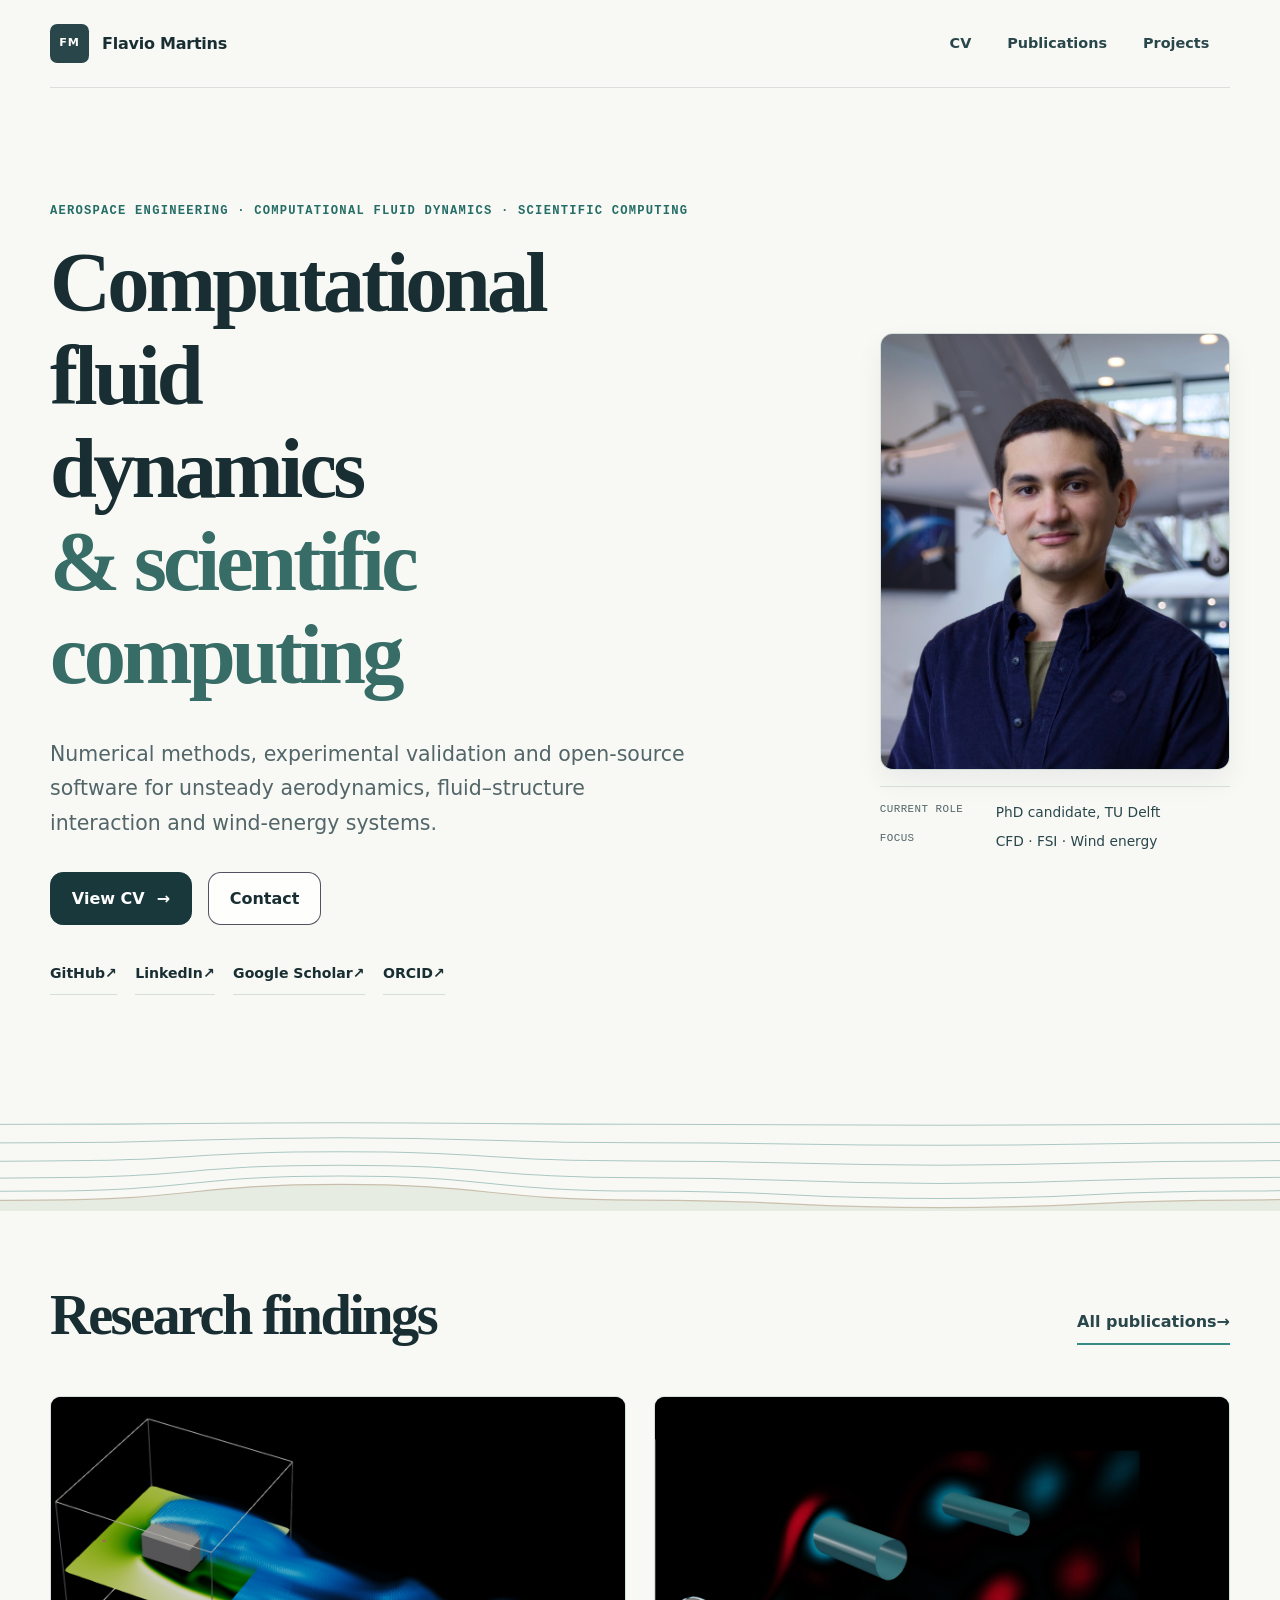
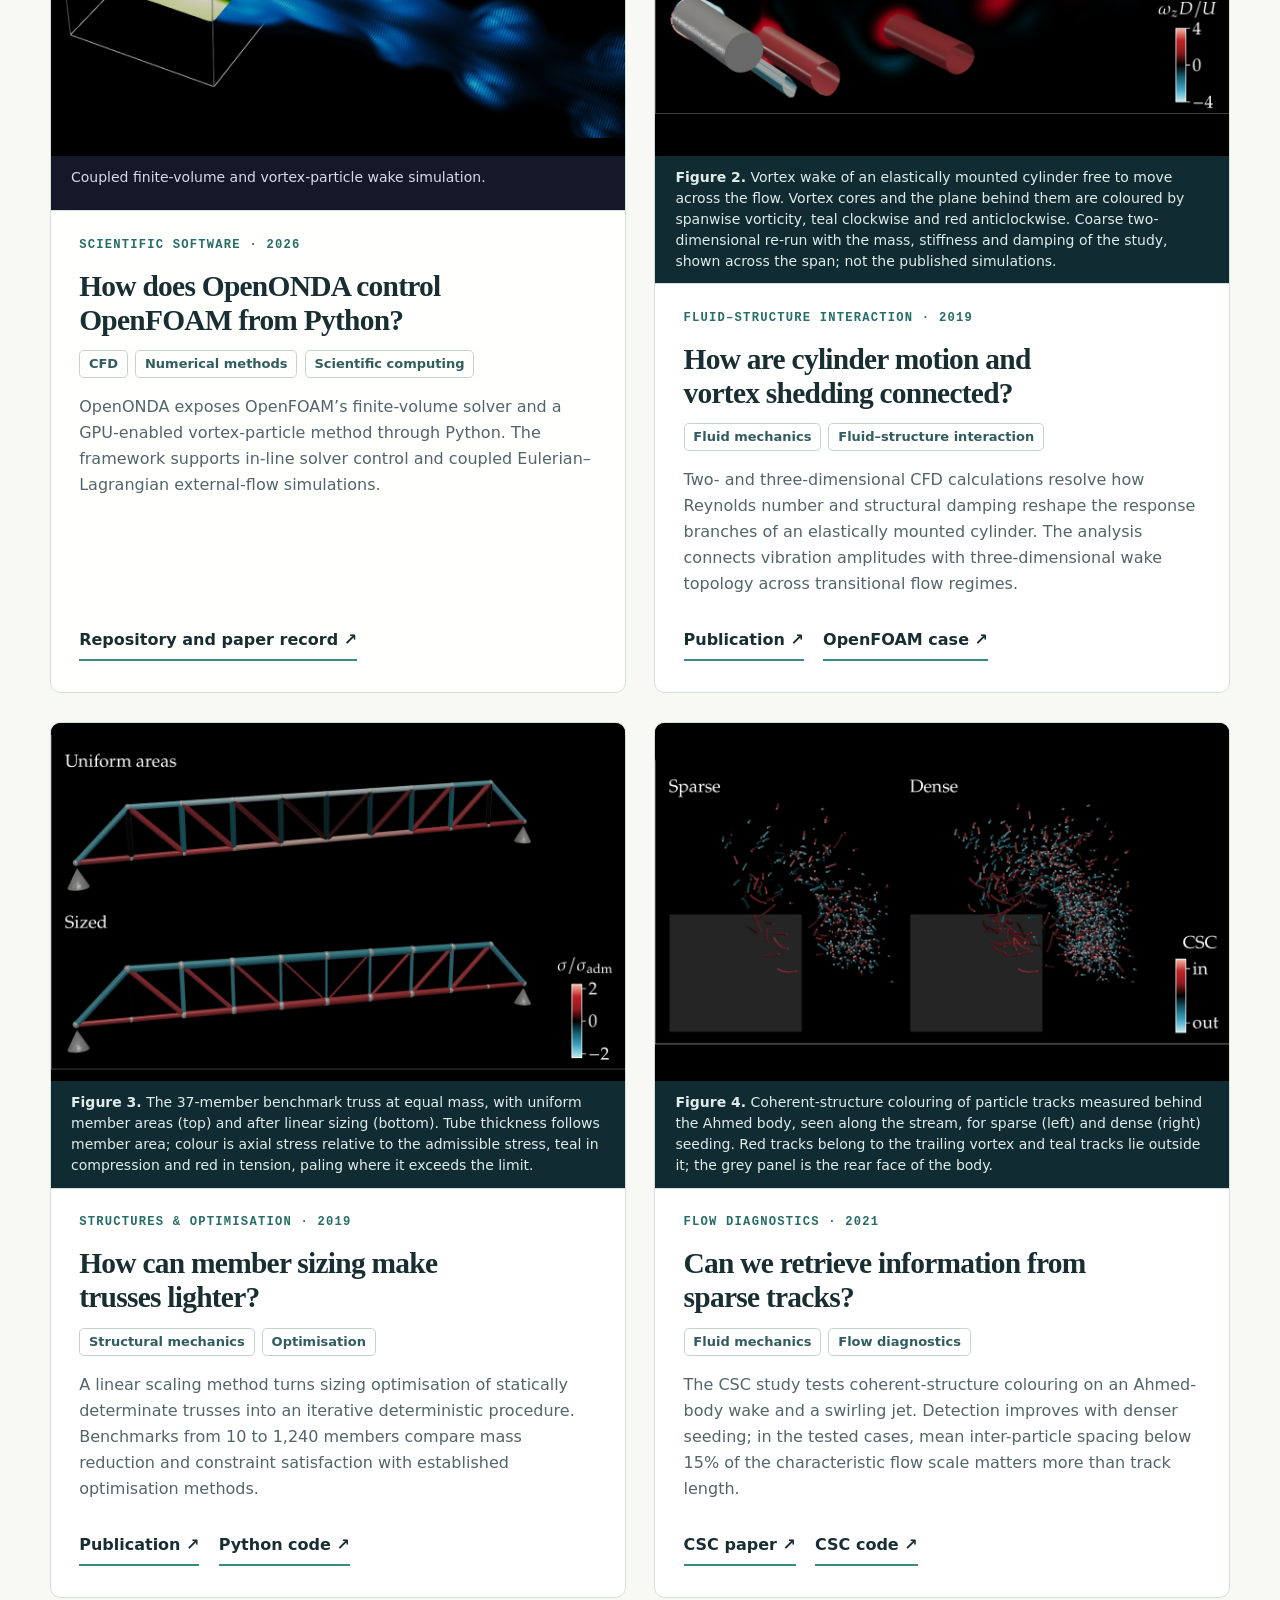
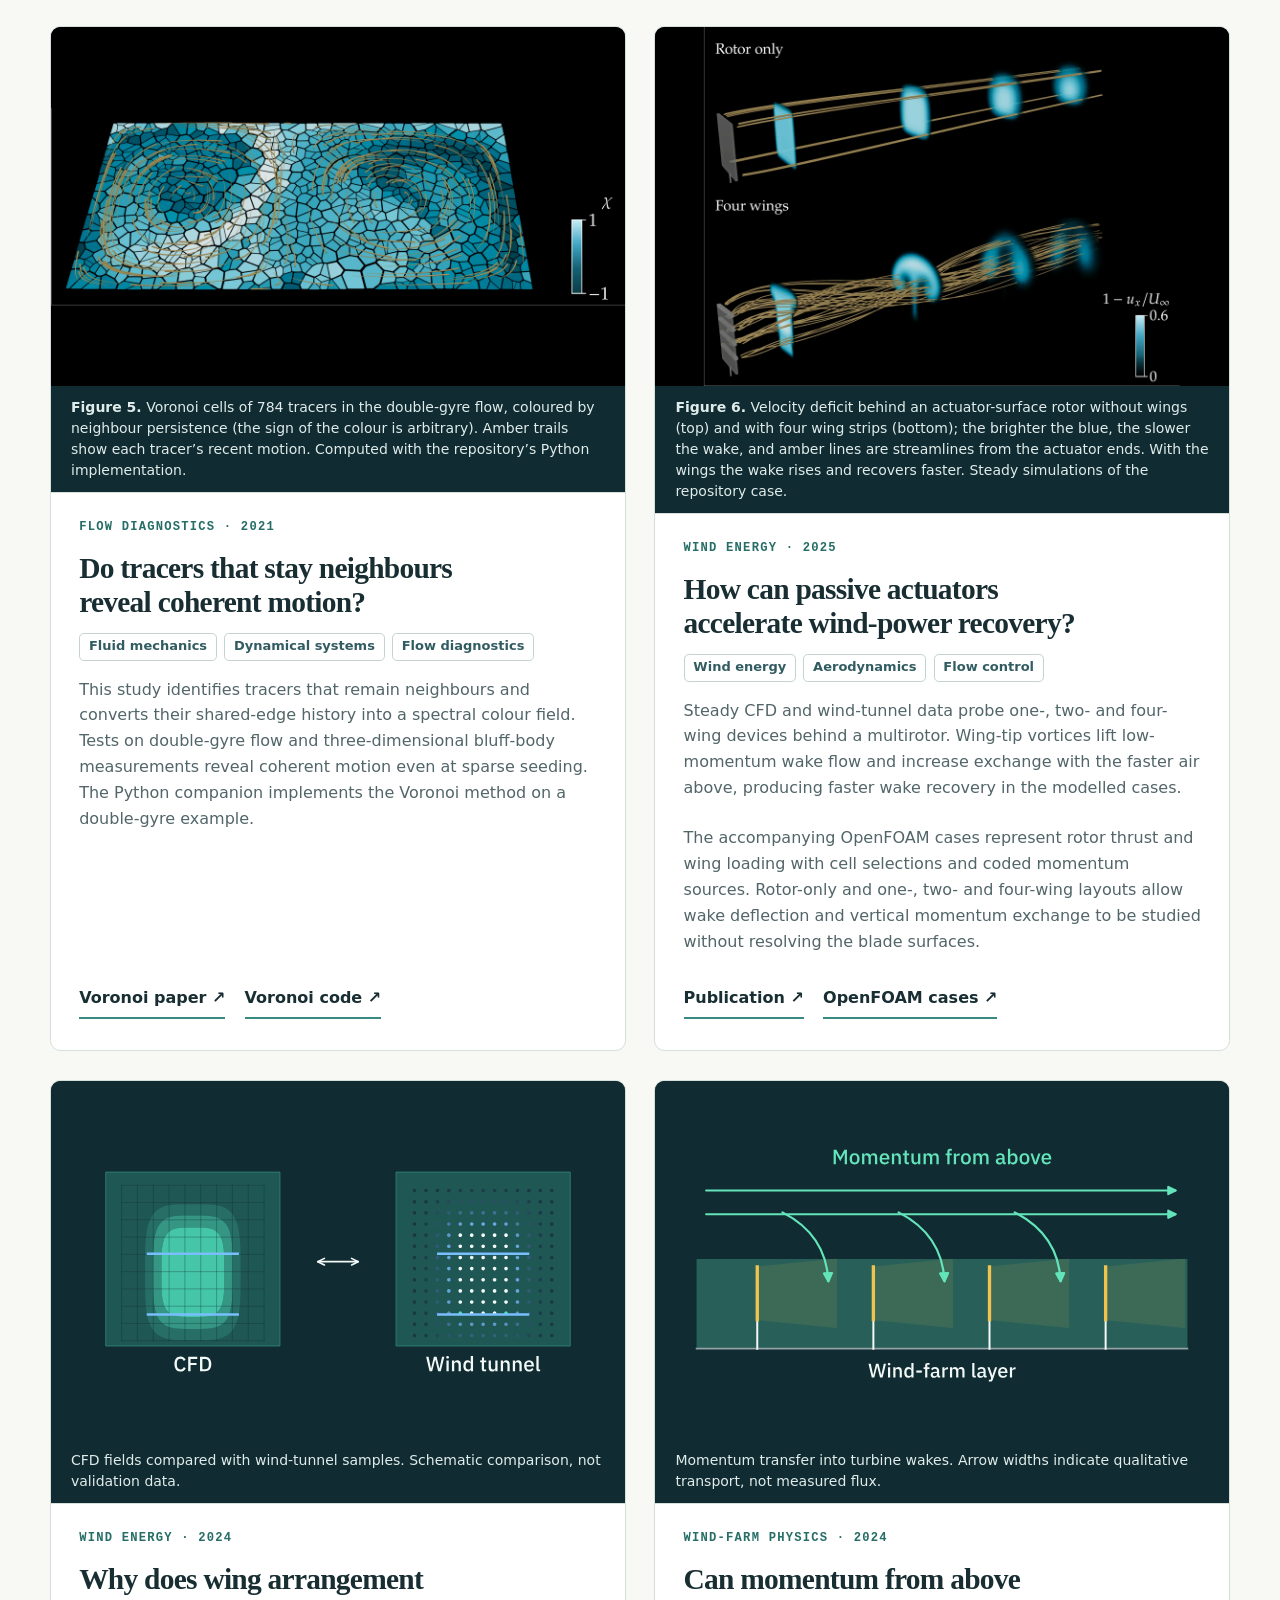
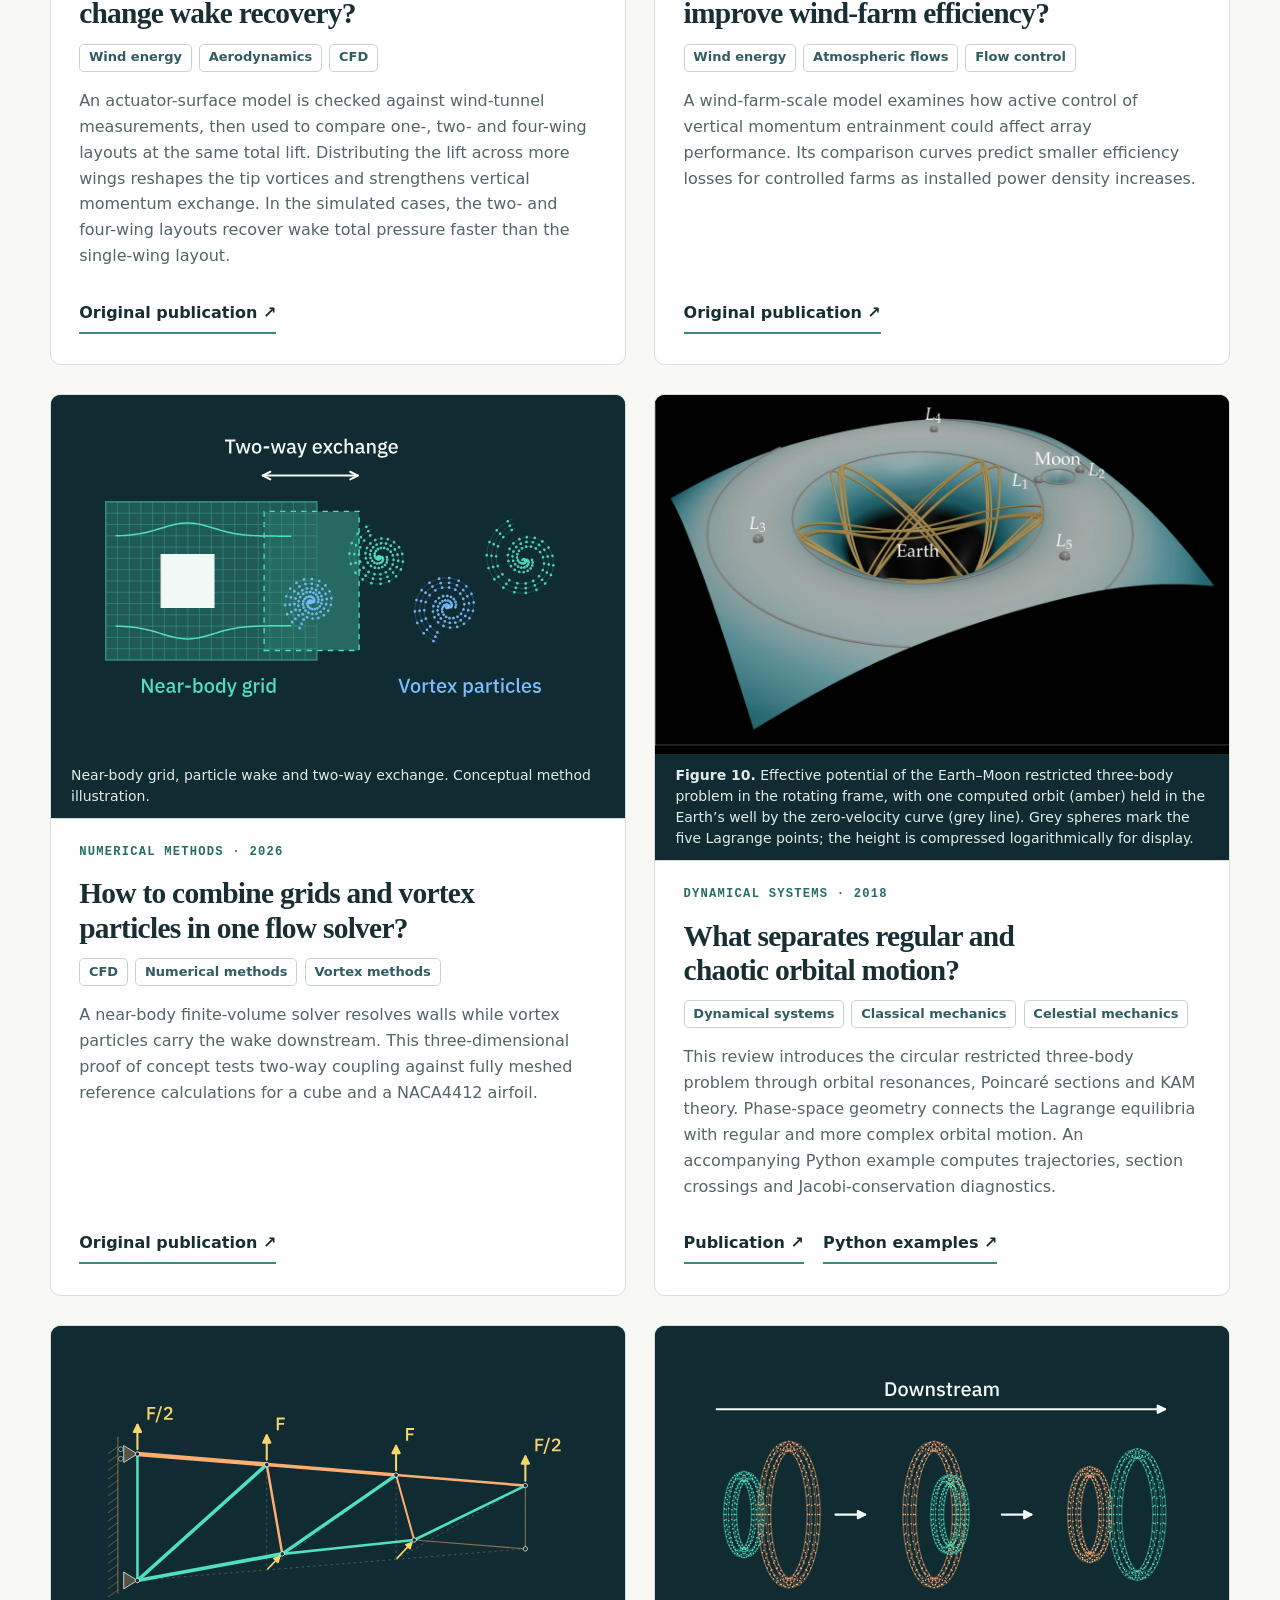
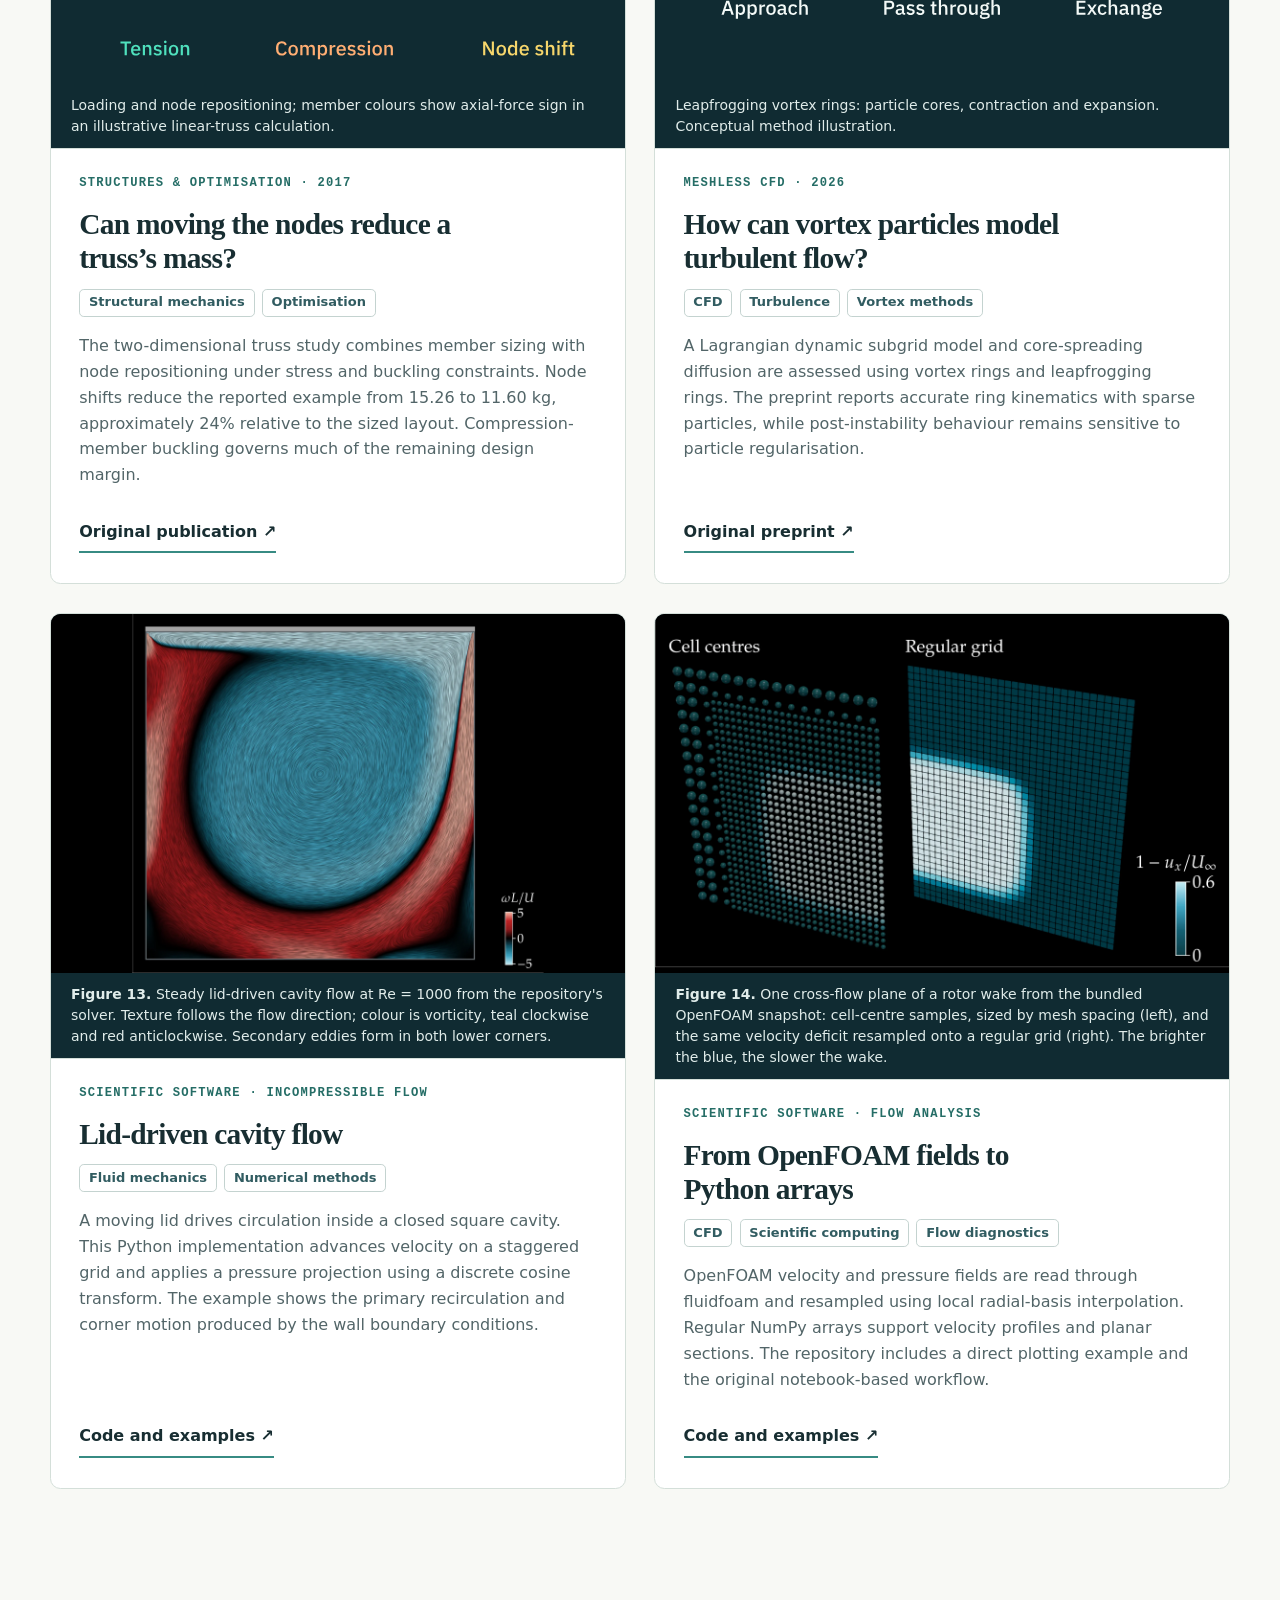
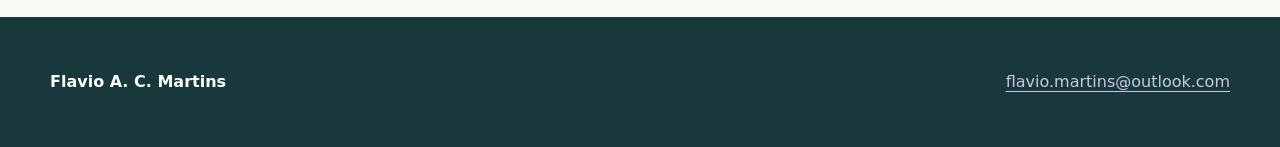
==== commit b0ef015b: "Use the tightened research figures The figures follow the repositories' figure spec: cropped to thei" ====
--- a/index.html
+++ b/index.html
@@ -80,7 +80,7 @@
 
           <article id="work-viv" class="research-story">
             <figure data-art-tone="copper">
-              <img src="/assets/work/renders/vortex-induced-vibration.webp?v=20261022" width="2400" height="1500" loading="lazy" alt="On black, a grey cylinder with teal and red vortex cores shed alternately behind it over a glowing plane of spanwise vorticity, with a colour bar" />
+              <img src="/assets/work/renders/vortex-induced-vibration.webp?v=20261022b" width="2400" height="1500" loading="lazy" alt="On black, a brushed-metal cylinder with teal and red vortex cores shed alternately behind it over a glowing plane of spanwise vorticity, with a colour bar" />
               <figcaption><strong>Figure 2.</strong> Vortex wake of an elastically mounted cylinder free to move across the flow. Vortex cores and the plane behind them are coloured by spanwise vorticity, teal clockwise and red anticlockwise. Coarse two-dimensional re-run with the mass, stiffness and damping of the study, shown across the span; not the published simulations.</figcaption>
             </figure>
             <div class="research-story-copy">
@@ -97,7 +97,7 @@
 
           <article id="work-truss" class="research-story">
             <figure data-art-tone="copper">
-              <img src="/assets/work/renders/truss-sizing.webp?v=20261022" width="2400" height="1500" loading="lazy" alt="On black, two bridge-like trusses of equal mass: the top one with equal member thickness and pale over-stressed chords, the bottom one with sized members in even teal and red, beside a stress colour bar" />
+              <img src="/assets/work/renders/truss-sizing.webp?v=20261022b" width="2400" height="1500" loading="lazy" alt="On black, two bridge-like trusses of equal mass: the top one with equal member thickness and pale over-stressed chords, the bottom one with sized members in even teal and red, with brushed-metal joints and supports, beside a stress colour bar" />
               <figcaption><strong>Figure 3.</strong> The 37-member benchmark truss at equal mass, with uniform member areas (top) and after linear sizing (bottom). Tube thickness follows member area; colour is axial stress relative to the admissible stress, teal in compression and red in tension, paling where it exceeds the limit.</figcaption>
             </figure>
             <div class="research-story-copy">
@@ -114,7 +114,7 @@
 
           <article id="work-csc" class="research-story">
             <figure data-art-tone="copper">
-              <img src="/assets/work/renders/coherent-structure-colouring.webp?v=20261022" width="2400" height="1500" loading="lazy" alt="On black, two views along the wake of an Ahmed body with sparse and dense particle tracks; red tracks curl around the trailing vortex beside the dark grey rear face, teal tracks lie outside it" />
+              <img src="/assets/work/renders/coherent-structure-colouring.webp?v=20261022b" width="2400" height="1500" loading="lazy" alt="On black, two views along the wake of an Ahmed body with sparse and dense particle tracks; red tracks curl around the trailing vortex beside the dark grey rear face, teal tracks lie outside it" />
               <figcaption><strong>Figure 4.</strong> Coherent-structure colouring of particle tracks measured behind the Ahmed body, seen along the stream, for sparse (left) and dense (right) seeding. Red tracks belong to the trailing vortex and teal tracks lie outside it; the grey panel is the rear face of the body.</figcaption>
             </figure>
             <div class="research-story-copy">
@@ -130,7 +130,7 @@
           </article>
           <article class="research-story" id="voronoi-coherence">
             <figure data-art-tone="copper">
-              <img src="/assets/work/renders/voronoi-coherence.webp?v=20261022" width="2400" height="1500" loading="lazy" alt="Voronoi cells of double-gyre tracers coloured by neighbour persistence, glowing in light and dark teal bands that follow the two gyres, with short amber trails of recent motion" />
+              <img src="/assets/work/renders/voronoi-coherence.webp?v=20261022b" width="2400" height="1500" loading="lazy" alt="Voronoi cells of double-gyre tracers coloured by neighbour persistence, glowing in light and dark teal bands that follow the two gyres, with short amber trails of recent motion" />
               <figcaption><strong>Figure 5.</strong> Voronoi cells of 784 tracers in the double-gyre flow, coloured by neighbour persistence (the sign of the colour is arbitrary). Amber trails show each tracer’s recent motion. Computed with the repository’s Python implementation.</figcaption>
             </figure>
             <div class="research-story-copy">
@@ -148,7 +148,7 @@
           <article class="research-story" id="regenerative-wakes">
             <span id="openfoam-actuator-surface" class="study-anchor" aria-hidden="true"></span>
             <figure data-art-tone="ochre">
-              <img src="/assets/work/renders/regenerative-wakes.webp?v=20261022" width="2400" height="1500" loading="lazy" alt="On black, two rotor wakes stacked, each crossed by four glowing velocity-deficit planes and amber streamlines: without wings the wake stays square and level; with four wing strips it lifts into a mushroom shape and fades" />
+              <img src="/assets/work/renders/regenerative-wakes.webp?v=20261022b" width="2400" height="1500" loading="lazy" alt="On black, two rotor wakes stacked, each crossed by four glowing velocity-deficit planes and amber streamlines: without wings the wake stays square and level; with four wing strips it lifts into a mushroom shape and fades" />
               <figcaption><strong>Figure 6.</strong> Velocity deficit behind an actuator-surface rotor without wings (top) and with four wing strips (bottom); the brighter the blue, the slower the wake, and amber lines are streamlines from the actuator ends. With the wings the wake rises and recovers faster. Steady simulations of the repository case.</figcaption>
             </figure>
             <div class="research-story-copy">
@@ -217,7 +217,7 @@
           </article>
           <article class="research-story" id="celestial-dynamics">
             <figure data-art-tone="blue">
-              <img src="/assets/work/renders/three-body.webp?v=20261022" width="2400" height="1500" loading="lazy" alt="On black, a teal effective-potential landscape with a dark well around the Earth holding an amber rosette orbit, a grey zero-velocity curve and five labelled grey spheres at the Lagrange points" />
+              <img src="/assets/work/renders/three-body.webp?v=20261022b" width="2400" height="1500" loading="lazy" alt="On black, a teal effective-potential landscape with a dark well around the Earth holding an amber rosette orbit, a grey zero-velocity curve and five labelled grey spheres at the Lagrange points" />
               <figcaption><strong>Figure 10.</strong> Effective potential of the Earth–Moon restricted three-body problem in the rotating frame, with one computed orbit (amber) held in the Earth’s well by the zero-velocity curve (grey line). Grey spheres mark the five Lagrange points; the height is compressed logarithmically for display.</figcaption>
             </figure>
             <div class="research-story-copy">
@@ -267,7 +267,7 @@
           </article>
           <article class="research-story" id="cavity-flow">
             <figure data-art-tone="blue">
-              <img src="/assets/work/renders/cavity-flow.webp?v=20261022" width="2400" height="1500" loading="lazy" alt="On black, a square cavity with a grey lid on top, filled with a flow-direction texture; a large teal clockwise vortex fills the centre, red layers line the walls and small eddies sit in the lower corners" />
+              <img src="/assets/work/renders/cavity-flow.webp?v=20261022b" width="2400" height="1500" loading="lazy" alt="On black, a square cavity with a grey lid on top, filled with a flow-direction texture; a large teal clockwise vortex fills the centre, red layers line the walls and small eddies sit in the lower corners" />
               <figcaption><strong>Figure 13.</strong> Steady lid-driven cavity flow at Re = 1000 from the repository's solver. Texture follows the flow direction; colour is vorticity, teal clockwise and red anticlockwise. Secondary eddies form in both lower corners.</figcaption>
             </figure>
             <div class="research-story-copy">
@@ -283,7 +283,7 @@
           </article>
           <article class="research-story" id="openfoam-postprocessing">
             <figure data-art-tone="blue">
-              <img src="/assets/work/renders/openfoam-postprocessing.webp?v=20261022" width="2400" height="1500" loading="lazy" alt="On black, one wake plane: on the left, spheres at OpenFOAM cell centres, denser and brighter in the wake; on the right, the same velocity deficit on a regular grid of square cells" />
+              <img src="/assets/work/renders/openfoam-postprocessing.webp?v=20261022b" width="2400" height="1500" loading="lazy" alt="On black, one wake plane: on the left, spheres at OpenFOAM cell centres, denser and brighter in the wake; on the right, the same velocity deficit on a regular grid of square cells" />
               <figcaption><strong>Figure 14.</strong> One cross-flow plane of a rotor wake from the bundled OpenFOAM snapshot: cell-centre samples, sized by mesh spacing (left), and the same velocity deficit resampled onto a regular grid (right). The brighter the blue, the slower the wake.</figcaption>
             </figure>
             <div class="research-story-copy">
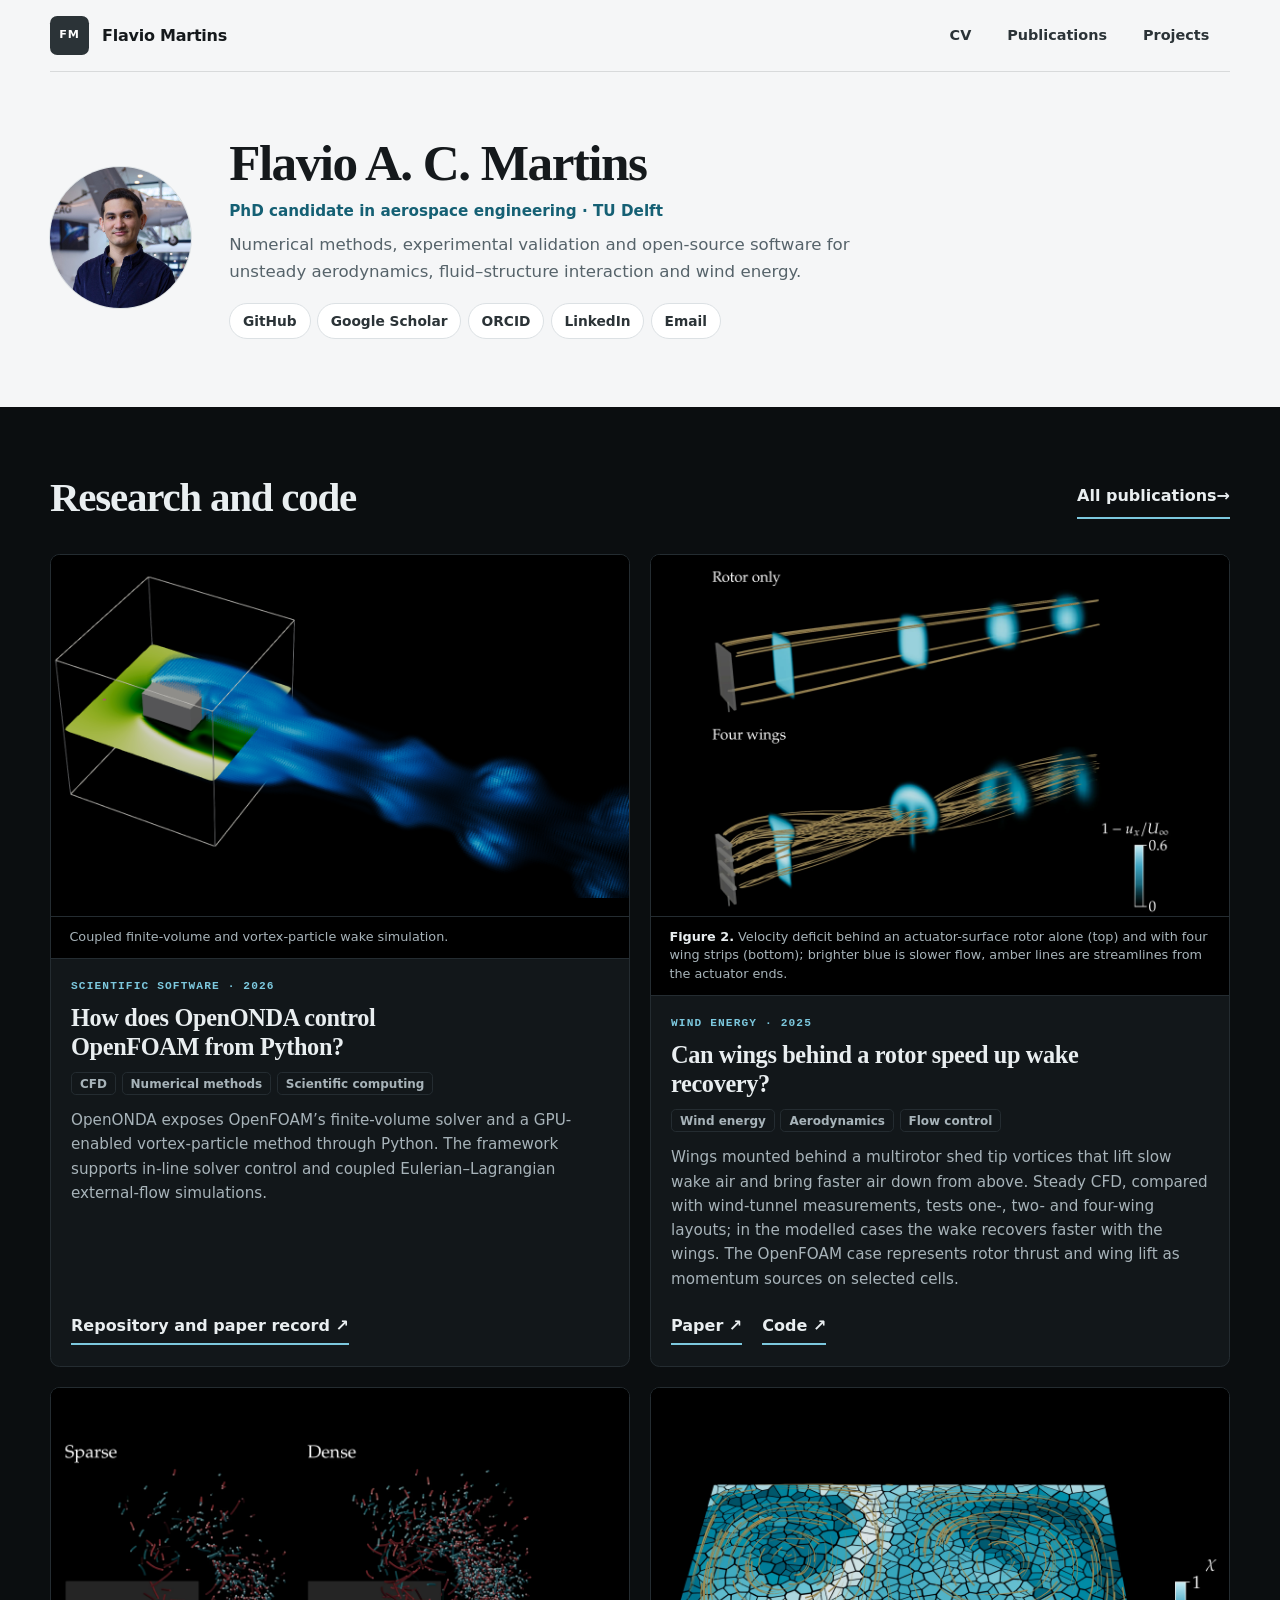
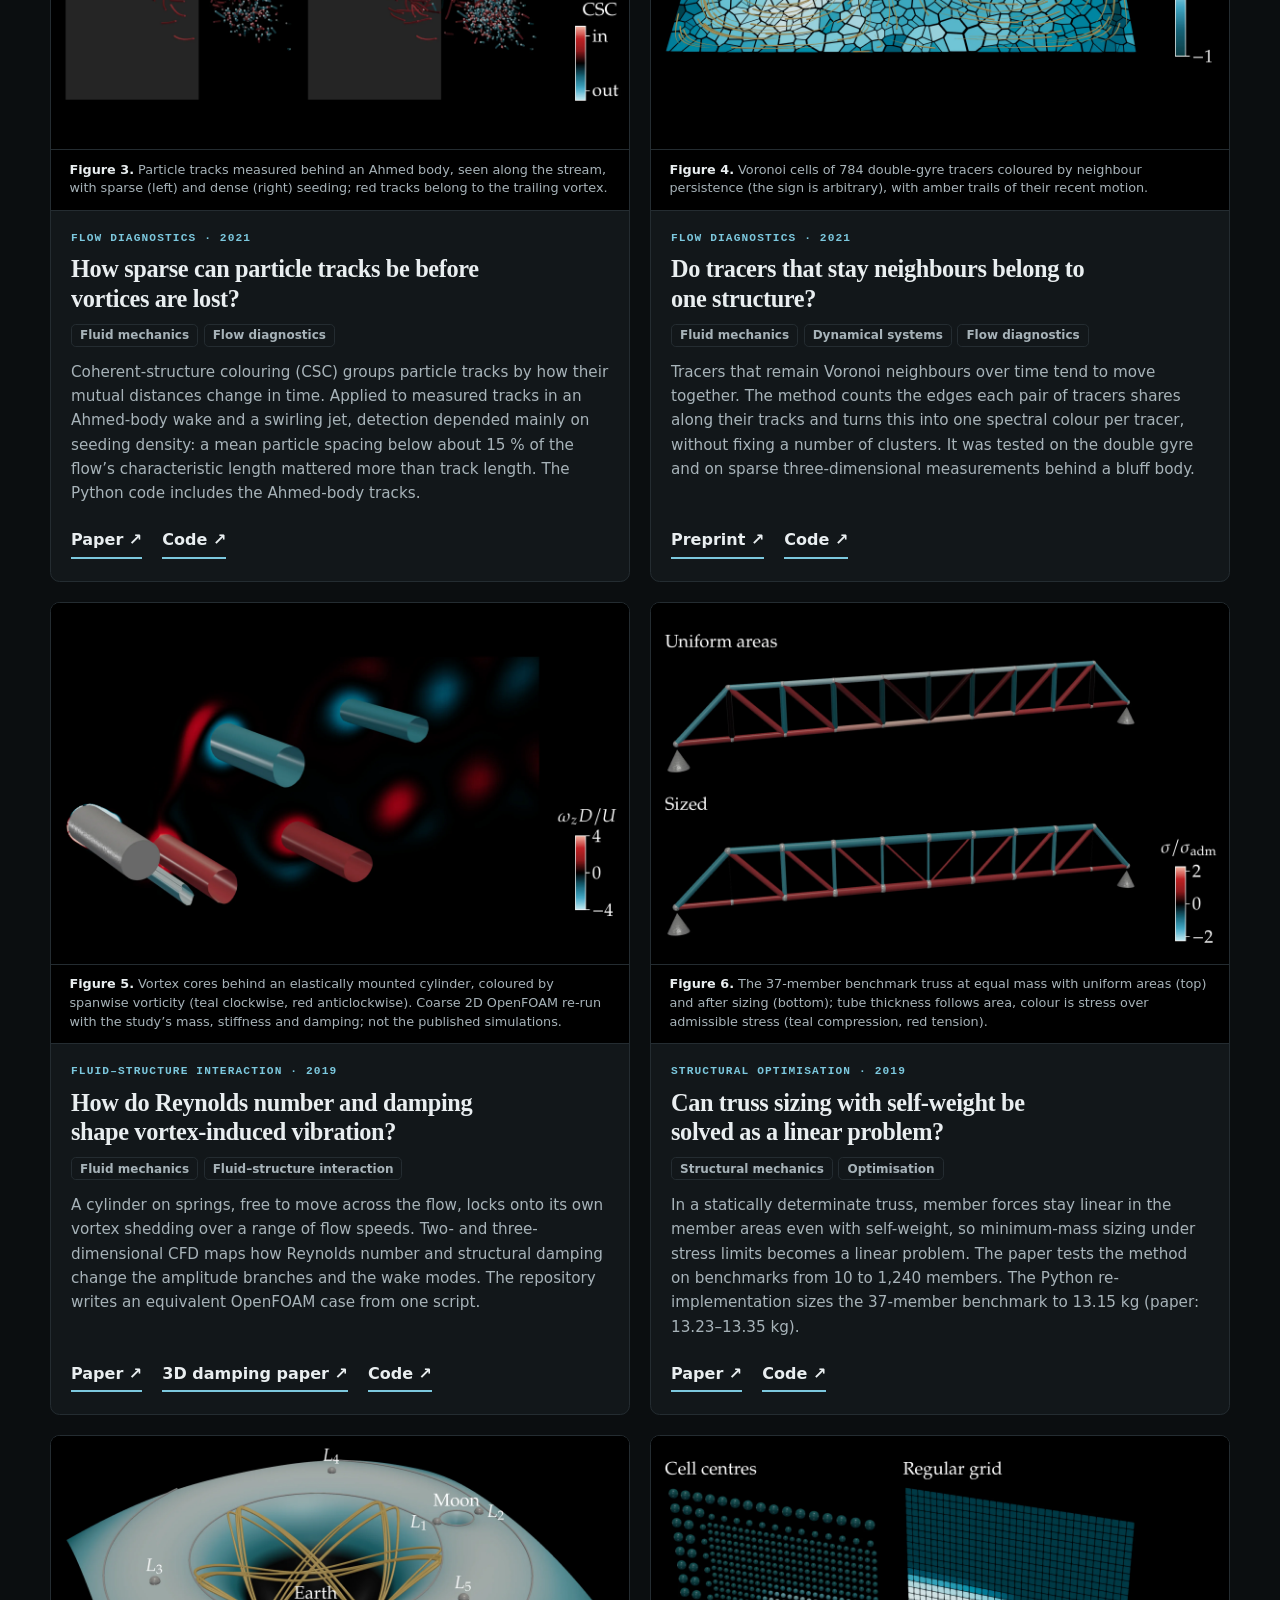
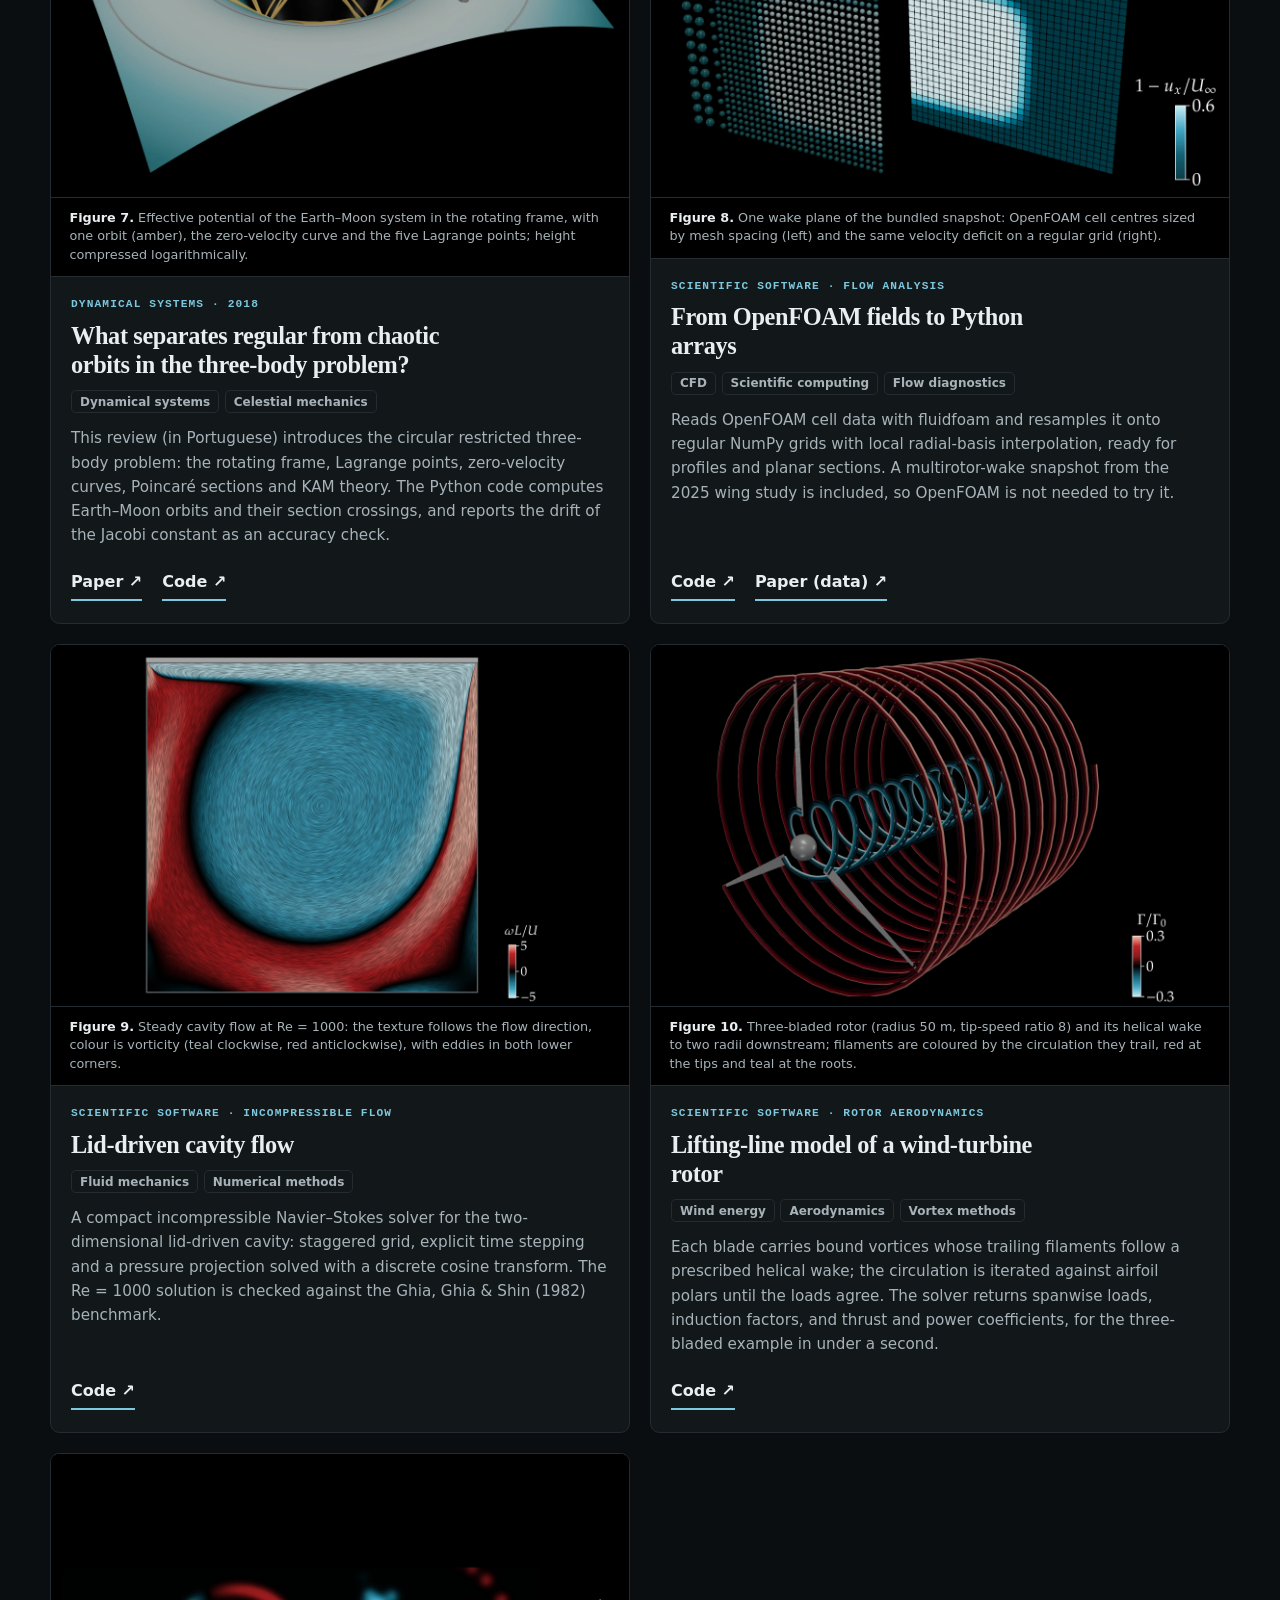
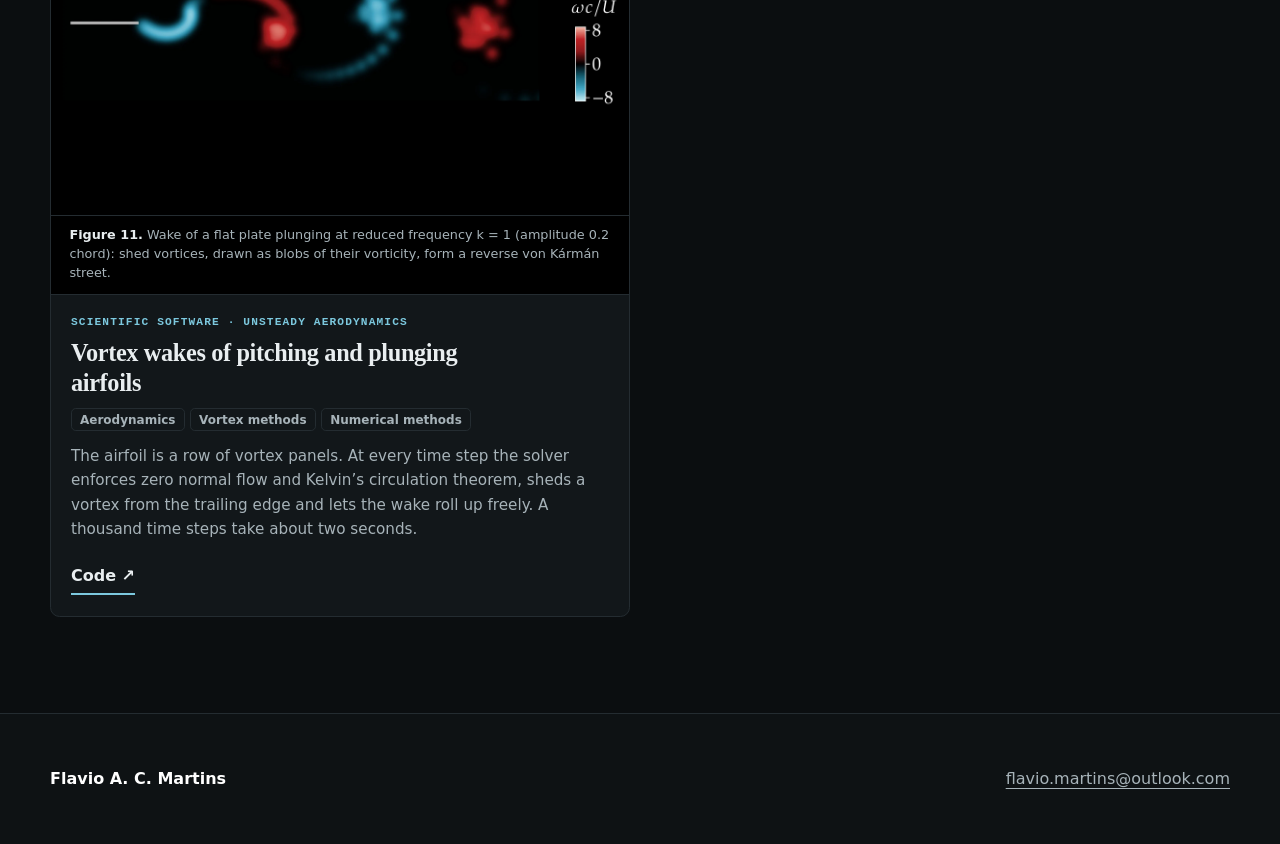
==== commit 75ec15df: "Redesign the homepage: masthead, dark research section, eleven posts - Masthead: name, role, two-lin" ====
--- a/index.html
+++ b/index.html
@@ -4,10 +4,10 @@
     <meta charset="utf-8" />
     <meta name="viewport" content="width=device-width, initial-scale=1" />
     <meta name="description" content="Flavio A. C. Martins — computational fluid dynamics, fluid–structure interaction, wind energy and scientific software." />
-    <meta name="theme-color" content="#19383c" />
+    <meta name="theme-color" content="#0e1214" />
     <title>Flavio A. C. Martins · Computational Fluid Dynamics</title>
     <link rel="icon" type="image/svg+xml" href="data:image/svg+xml,%3Csvg xmlns='http://www.w3.org/2000/svg' viewBox='0 0 64 64'%3E%3Crect width='64' height='64' rx='14' fill='%23102a43'/%3E%3Cpath d='M13 43c10-4 13-24 25-24 6 0 9 5 13 5' fill='none' stroke='%232dd4bf' stroke-width='5' stroke-linecap='round'/%3E%3Cpath d='M13 32c9 0 13 13 23 13 7 0 10-6 15-6' fill='none' stroke='%23fff' stroke-width='5' stroke-linecap='round'/%3E%3C/svg%3E" />
-    <link rel="stylesheet" href="/assets/styles.css?v=20260921-tags" />
+    <link rel="stylesheet" href="/assets/styles.css?v=20261022-redesign" />
   </head>
   <body>
     <a class="skip-link" href="#main">Skip to content</a>
@@ -24,42 +24,30 @@
     </header>
 
     <main id="main">
-      <section class="hero shell">
-        <div class="hero-copy">
-          <p class="eyebrow">Aerospace engineering · Computational fluid dynamics · Scientific computing</p>
-          <h1>Computational fluid dynamics <span class="accent-text">&amp; scientific computing</span></h1>
-          <p class="hero-lede">Numerical methods, experimental validation and open-source software for unsteady aerodynamics, fluid–structure interaction and wind-energy systems.</p>
-          <div class="hero-actions" aria-label="Primary links">
-            <a class="button button-primary" href="/cv/">View CV <span aria-hidden="true">→</span></a>
-            <a class="button button-secondary" href="mailto:flavio.martins@outlook.com">Contact</a>
-          </div>
-          <ul class="social-links" aria-label="External profiles">
-            <li><a href="https://github.com/EngFlavioMartins" rel="me noreferrer">GitHub <span aria-hidden="true">↗</span></a></li>
-            <li><a href="https://www.linkedin.com/in/flavio-martins-8bb89772" rel="me noreferrer">LinkedIn <span aria-hidden="true">↗</span></a></li>
-            <li><a href="https://scholar.google.com/citations?user=WZXamCcAAAAJ&amp;hl=en" rel="me noreferrer">Google Scholar <span aria-hidden="true">↗</span></a></li>
-            <li><a href="https://orcid.org/0000-0002-1374-5760" rel="me noreferrer">ORCID <span aria-hidden="true">↗</span></a></li>
+      <section class="masthead shell" aria-label="Introduction">
+        <img class="masthead-portrait" src="/assets/flavio-martins.jpg" width="886" height="886" alt="Portrait of Flavio Martins" />
+        <div class="masthead-copy">
+          <h1>Flavio A. C. Martins</h1>
+          <p class="masthead-role">PhD candidate in aerospace engineering · TU Delft</p>
+          <p class="masthead-lede">Numerical methods, experimental validation and open-source software for unsteady aerodynamics, fluid–structure interaction and wind energy.</p>
+          <ul class="masthead-links" aria-label="Profiles and contact" role="list">
+            <li><a href="https://github.com/EngFlavioMartins" rel="me noreferrer">GitHub</a></li>
+            <li><a href="https://scholar.google.com/citations?user=WZXamCcAAAAJ&amp;hl=en" rel="me noreferrer">Google Scholar</a></li>
+            <li><a href="https://orcid.org/0000-0002-1374-5760" rel="me noreferrer">ORCID</a></li>
+            <li><a href="https://www.linkedin.com/in/flavio-martins-8bb89772" rel="me noreferrer">LinkedIn</a></li>
+            <li><a href="mailto:flavio.martins@outlook.com">Email</a></li>
           </ul>
         </div>
-
-        <aside class="profile-panel" aria-label="Profile summary">
-          <div class="portrait-frame">
-            <img src="/assets/flavio-martins.jpg" width="886" height="886" alt="Portrait of Flavio Martins" />
-          </div>
-          <div class="profile-meta">
-            <p><span>Current role</span>PhD candidate, TU Delft</p>
-            <p><span>Focus</span>CFD · FSI · Wind energy</p>
-          </div>
-        </aside>
       </section>
 
-      <div class="flow-divider" aria-hidden="true"></div>
-      <section class="research-findings shell section-pad" aria-labelledby="work-heading">
-        <header class="section-heading compact-heading">
-          <h2 id="work-heading">Research findings</h2>
-          <a href="/publications/">All publications <span aria-hidden="true">→</span></a>
-        </header>
-
-        <div class="research-stories" aria-labelledby="work-heading">
+      <section class="research-findings section-dark" aria-labelledby="work-heading">
+        <div class="shell">
+          <header class="section-heading compact-heading">
+            <h2 id="work-heading">Research and code</h2>
+            <a href="/publications/">All publications <span aria-hidden="true">→</span></a>
+          </header>
+
+          <div class="research-stories" aria-labelledby="work-heading">
           <article id="work-openonda" class="research-story">
             <figure class="dark-figure">
               <img src="/assets/work/openonda-hybrid.png" width="1280" height="720" alt="Hybrid finite-volume and vortex-particle wake simulation around a cube" />
@@ -77,214 +65,109 @@
               <a href="https://github.com/EngFlavioMartins/OpenONDA" rel="noreferrer">Repository and paper record <span aria-hidden="true">↗</span></a>
             </div>
           </article>
-
-          <article id="work-viv" class="research-story">
-            <figure data-art-tone="copper">
-              <img src="/assets/work/renders/vortex-induced-vibration.webp?v=20261022b" width="2400" height="1500" loading="lazy" alt="On black, a brushed-metal cylinder with teal and red vortex cores shed alternately behind it over a glowing plane of spanwise vorticity, with a colour bar" />
-              <figcaption><strong>Figure 2.</strong> Vortex wake of an elastically mounted cylinder free to move across the flow. Vortex cores and the plane behind them are coloured by spanwise vorticity, teal clockwise and red anticlockwise. Coarse two-dimensional re-run with the mass, stiffness and damping of the study, shown across the span; not the published simulations.</figcaption>
-            </figure>
-            <div class="research-story-copy">
-              <p class="work-meta">Fluid–structure interaction · 2019</p>
-              <h3>How are cylinder motion and vortex shedding connected?</h3>
-              <ul class="research-tags" aria-label="Research fields" role="list">
-                <li>Fluid mechanics</li>
-                <li>Fluid–structure interaction</li>
-              </ul>
-              <p>Two- and three-dimensional CFD calculations resolve how Reynolds number and structural damping reshape the response branches of an elastically mounted cylinder. The analysis connects vibration amplitudes with three-dimensional wake topology across transitional flow regimes.</p>
-              <div class="study-links"><a href="https://doi.org/10.1016/j.ijmecsci.2019.03.024" rel="noreferrer">Publication ↗</a><a href="https://github.com/EngFlavioMartins/vortex-induced-vibration">OpenFOAM case ↗</a></div>
-            </div>
-          </article>
-
-          <article id="work-truss" class="research-story">
-            <figure data-art-tone="copper">
-              <img src="/assets/work/renders/truss-sizing.webp?v=20261022b" width="2400" height="1500" loading="lazy" alt="On black, two bridge-like trusses of equal mass: the top one with equal member thickness and pale over-stressed chords, the bottom one with sized members in even teal and red, with brushed-metal joints and supports, beside a stress colour bar" />
-              <figcaption><strong>Figure 3.</strong> The 37-member benchmark truss at equal mass, with uniform member areas (top) and after linear sizing (bottom). Tube thickness follows member area; colour is axial stress relative to the admissible stress, teal in compression and red in tension, paling where it exceeds the limit.</figcaption>
-            </figure>
-            <div class="research-story-copy">
-              <p class="work-meta">Structures &amp; optimisation · 2019</p>
-              <h3>How can member sizing make trusses lighter?</h3>
-              <ul class="research-tags" aria-label="Research fields" role="list">
-                <li>Structural mechanics</li>
-                <li>Optimisation</li>
-              </ul>
-              <p>A linear scaling method turns sizing optimisation of statically determinate trusses into an iterative deterministic procedure. Benchmarks from 10 to 1,240 members compare mass reduction and constraint satisfaction with established optimisation methods.</p>
-              <div class="study-links"><a href="https://doi.org/10.1007/s13296-018-0194-8" rel="noreferrer">Publication ↗</a><a href="https://github.com/EngFlavioMartins/truss-sizing-optimisation">Python code ↗</a></div>
-            </div>
-          </article>
-
-          <article id="work-csc" class="research-story">
-            <figure data-art-tone="copper">
-              <img src="/assets/work/renders/coherent-structure-colouring.webp?v=20261022b" width="2400" height="1500" loading="lazy" alt="On black, two views along the wake of an Ahmed body with sparse and dense particle tracks; red tracks curl around the trailing vortex beside the dark grey rear face, teal tracks lie outside it" />
-              <figcaption><strong>Figure 4.</strong> Coherent-structure colouring of particle tracks measured behind the Ahmed body, seen along the stream, for sparse (left) and dense (right) seeding. Red tracks belong to the trailing vortex and teal tracks lie outside it; the grey panel is the rear face of the body.</figcaption>
-            </figure>
-            <div class="research-story-copy">
-              <p class="work-meta">Flow diagnostics · 2021</p>
-              <h3>Can we retrieve information from sparse tracks?</h3>
-              <ul class="research-tags" aria-label="Research fields" role="list">
-                <li>Fluid mechanics</li>
-                <li>Flow diagnostics</li>
-              </ul>
-              <p>The CSC study tests coherent-structure colouring on an Ahmed-body wake and a swirling jet. Detection improves with denser seeding; in the tested cases, mean inter-particle spacing below 15% of the characteristic flow scale matters more than track length.</p>
-              <div class="study-links"><a href="https://doi.org/10.1007/s00348-021-03135-5" rel="noreferrer">CSC paper ↗</a><a href="https://github.com/EngFlavioMartins/coherent-structure-colouring">CSC code ↗</a></div>
-            </div>
-          </article>
-          <article class="research-story" id="voronoi-coherence">
-            <figure data-art-tone="copper">
-              <img src="/assets/work/renders/voronoi-coherence.webp?v=20261022b" width="2400" height="1500" loading="lazy" alt="Voronoi cells of double-gyre tracers coloured by neighbour persistence, glowing in light and dark teal bands that follow the two gyres, with short amber trails of recent motion" />
-              <figcaption><strong>Figure 5.</strong> Voronoi cells of 784 tracers in the double-gyre flow, coloured by neighbour persistence (the sign of the colour is arbitrary). Amber trails show each tracer’s recent motion. Computed with the repository’s Python implementation.</figcaption>
-            </figure>
-            <div class="research-story-copy">
-              <p class="work-meta">Flow diagnostics · 2021</p>
-              <h3>Do tracers that stay neighbours reveal coherent motion?</h3>
-              <ul class="research-tags" aria-label="Research fields" role="list">
-                <li>Fluid mechanics</li>
-                <li>Dynamical systems</li>
-                <li>Flow diagnostics</li>
-              </ul>
-              <p>This study identifies tracers that remain neighbours and converts their shared-edge history into a spectral colour field. Tests on double-gyre flow and three-dimensional bluff-body measurements reveal coherent motion even at sparse seeding. The Python companion implements the Voronoi method on a double-gyre example.</p>
-              <div class="study-links"><a href="https://arxiv.org/abs/2103.09884" rel="noreferrer">Voronoi paper ↗</a><a href="https://github.com/EngFlavioMartins/voronoi-coherent-structures">Voronoi code ↗</a></div>
-            </div>
-          </article>
           <article class="research-story" id="regenerative-wakes">
             <span id="openfoam-actuator-surface" class="study-anchor" aria-hidden="true"></span>
-            <figure data-art-tone="ochre">
-              <img src="/assets/work/renders/regenerative-wakes.webp?v=20261022b" width="2400" height="1500" loading="lazy" alt="On black, two rotor wakes stacked, each crossed by four glowing velocity-deficit planes and amber streamlines: without wings the wake stays square and level; with four wing strips it lifts into a mushroom shape and fades" />
-              <figcaption><strong>Figure 6.</strong> Velocity deficit behind an actuator-surface rotor without wings (top) and with four wing strips (bottom); the brighter the blue, the slower the wake, and amber lines are streamlines from the actuator ends. With the wings the wake rises and recovers faster. Steady simulations of the repository case.</figcaption>
+            <figure>
+              <img src="/assets/work/renders/regenerative-wakes.webp?v=20261022d" width="2400" height="1500" loading="lazy" alt="On black, two rotor wakes stacked, each crossed by four glowing velocity-deficit planes and amber streamlines: without wings the wake stays square and level; with four wing strips it lifts into a mushroom shape and fades" />
+              <figcaption><strong>Figure 2.</strong> Velocity deficit behind an actuator-surface rotor alone (top) and with four wing strips (bottom); brighter blue is slower flow, amber lines are streamlines from the actuator ends.</figcaption>
             </figure>
             <div class="research-story-copy">
               <p class="work-meta">Wind energy · 2025</p>
-              <h3>How can passive actuators accelerate wind-power recovery?</h3>
+              <h3>Can wings behind a rotor speed up wake recovery?</h3>
               <ul class="research-tags" aria-label="Research fields" role="list">
                 <li>Wind energy</li>
                 <li>Aerodynamics</li>
                 <li>Flow control</li>
               </ul>
-              <p>Steady CFD and wind-tunnel data probe one-, two- and four-wing devices behind a multirotor. Wing-tip vortices lift low-momentum wake flow and increase exchange with the faster air above, producing faster wake recovery in the modelled cases.</p>
-              <p>The accompanying OpenFOAM cases represent rotor thrust and wing loading with cell selections and coded momentum sources. Rotor-only and one-, two- and four-wing layouts allow wake deflection and vertical momentum exchange to be studied without resolving the blade surfaces.</p>
-              <div class="study-links"><a href="https://doi.org/10.5194/wes-10-41-2025" rel="noreferrer">Publication ↗</a><a href="https://github.com/EngFlavioMartins/openfoam-actuator-surface">OpenFOAM cases ↗</a></div>
-            </div>
-          </article>
-          <article class="research-story" id="wake-validation">
-            <figure data-art-tone="blue">
-              <img src="/assets/work/wake-validation.svg?v=20260921-refined" width="960" height="600" loading="lazy" alt="A gridded CFD wake section beside point-sampled wind-tunnel flow, with two control-wing positions" />
-              <figcaption>CFD fields compared with wind-tunnel samples. Schematic comparison, not validation data.</figcaption>
-            </figure>
-            <div class="research-story-copy">
-              <p class="work-meta">Wind energy · 2024</p>
-              <h3>Why does wing arrangement change wake recovery?</h3>
-              <ul class="research-tags" aria-label="Research fields" role="list">
-                <li>Wind energy</li>
-                <li>Aerodynamics</li>
-                <li>CFD</li>
-              </ul>
-              <p>An actuator-surface model is checked against wind-tunnel measurements, then used to compare one-, two- and four-wing layouts at the same total lift. Distributing the lift across more wings reshapes the tip vortices and strengthens vertical momentum exchange. In the simulated cases, the two- and four-wing layouts recover wake total pressure faster than the single-wing layout.</p>
-              <a href="https://doi.org/10.1088/1742-6596/2767/7/072006" rel="noreferrer">Original publication <span aria-hidden="true">↗</span></a>
-            </div>
-          </article>
-          <article class="research-story" id="vertical-momentum">
-            <figure data-art-tone="ochre">
-              <img src="/assets/work/vertical-momentum.svg?v=20260921-refined" width="960" height="600" loading="lazy" alt="Horizontal flow above a wind farm transfers momentum downward into the turbine layer" />
-              <figcaption>Momentum transfer into turbine wakes. Arrow widths indicate qualitative transport, not measured flux.</figcaption>
-            </figure>
-            <div class="research-story-copy">
-              <p class="work-meta">Wind-farm physics · 2024</p>
-              <h3>Can momentum from above improve wind-farm efficiency?</h3>
-              <ul class="research-tags" aria-label="Research fields" role="list">
-                <li>Wind energy</li>
-                <li>Atmospheric flows</li>
-                <li>Flow control</li>
-              </ul>
-              <p>A wind-farm-scale model examines how active control of vertical momentum entrainment could affect array performance. Its comparison curves predict smaller efficiency losses for controlled farms as installed power density increases.</p>
-              <a href="https://doi.org/10.1088/1742-6596/2767/9/092107" rel="noreferrer">Original publication <span aria-hidden="true">↗</span></a>
-            </div>
-          </article>
-          <article class="research-story" id="hybrid-vortex-grid">
-            <figure data-art-tone="blue">
-              <img src="/assets/work/hybrid-vortex-grid.svg?v=20260921-refined" width="960" height="600" loading="lazy" alt="A near-body mesh around an obstacle exchanges information with a downstream wake represented by vortex particles" />
-              <figcaption>Near-body grid, particle wake and two-way exchange. Conceptual method illustration.</figcaption>
-            </figure>
-            <div class="research-story-copy">
-              <p class="work-meta">Numerical methods · 2026</p>
-              <h3>How to combine grids and vortex particles in one flow solver?</h3>
-              <ul class="research-tags" aria-label="Research fields" role="list">
-                <li>CFD</li>
-                <li>Numerical methods</li>
-                <li>Vortex methods</li>
-              </ul>
-              <p>A near-body finite-volume solver resolves walls while vortex particles carry the wake downstream. This three-dimensional proof of concept tests two-way coupling against fully meshed reference calculations for a cube and a NACA4412 airfoil.</p>
-              <a href="https://doi.org/10.1088/1742-6596/3224/4/042069" rel="noreferrer">Original publication <span aria-hidden="true">↗</span></a>
-            </div>
-          </article>
-          <article class="research-story" id="celestial-dynamics">
-            <figure data-art-tone="blue">
-              <img src="/assets/work/renders/three-body.webp?v=20261022b" width="2400" height="1500" loading="lazy" alt="On black, a teal effective-potential landscape with a dark well around the Earth holding an amber rosette orbit, a grey zero-velocity curve and five labelled grey spheres at the Lagrange points" />
-              <figcaption><strong>Figure 10.</strong> Effective potential of the Earth–Moon restricted three-body problem in the rotating frame, with one computed orbit (amber) held in the Earth’s well by the zero-velocity curve (grey line). Grey spheres mark the five Lagrange points; the height is compressed logarithmically for display.</figcaption>
-            </figure>
-            <div class="research-story-copy">
-              <p class="work-meta">Dynamical systems · 2018</p>
-              <h3>What separates regular and chaotic orbital motion?</h3>
-              <ul class="research-tags" aria-label="Research fields" role="list">
+              <p>Wings mounted behind a multirotor shed tip vortices that lift slow wake air and bring faster air down from above. Steady CFD, compared with wind-tunnel measurements, tests one-, two- and four-wing layouts; in the modelled cases the wake recovers faster with the wings. The OpenFOAM case represents rotor thrust and wing lift as momentum sources on selected cells.</p>
+              <div class="study-links"><a href="https://doi.org/10.5194/wes-10-41-2025" rel="noreferrer">Paper <span aria-hidden="true">↗</span></a><a href="https://github.com/EngFlavioMartins/openfoam-actuator-surface">Code <span aria-hidden="true">↗</span></a></div>
+            </div>
+          </article>
+          <article class="research-story" id="work-csc">
+            <figure>
+              <img src="/assets/work/renders/coherent-structure-colouring.webp?v=20261022d" width="2400" height="1500" loading="lazy" alt="On black, two views along the wake of an Ahmed body with sparse and dense particle tracks; red tracks curl around the trailing vortex beside the dark grey rear face, teal tracks lie outside it" />
+              <figcaption><strong>Figure 3.</strong> Particle tracks measured behind an Ahmed body, seen along the stream, with sparse (left) and dense (right) seeding; red tracks belong to the trailing vortex.</figcaption>
+            </figure>
+            <div class="research-story-copy">
+              <p class="work-meta">Flow diagnostics · 2021</p>
+              <h3>How sparse can particle tracks be before vortices are lost?</h3>
+              <ul class="research-tags" aria-label="Research fields" role="list">
+                <li>Fluid mechanics</li>
+                <li>Flow diagnostics</li>
+              </ul>
+              <p>Coherent-structure colouring (CSC) groups particle tracks by how their mutual distances change in time. Applied to measured tracks in an Ahmed-body wake and a swirling jet, detection depended mainly on seeding density: a mean particle spacing below about 15 % of the flow’s characteristic length mattered more than track length. The Python code includes the Ahmed-body tracks.</p>
+              <div class="study-links"><a href="https://doi.org/10.1007/s00348-021-03135-5" rel="noreferrer">Paper <span aria-hidden="true">↗</span></a><a href="https://github.com/EngFlavioMartins/coherent-structure-colouring">Code <span aria-hidden="true">↗</span></a></div>
+            </div>
+          </article>
+          <article class="research-story" id="voronoi-coherence">
+            <figure>
+              <img src="/assets/work/renders/voronoi-coherence.webp?v=20261022d" width="2400" height="1500" loading="lazy" alt="Voronoi cells of double-gyre tracers coloured by neighbour persistence, glowing in light and dark teal bands that follow the two gyres, with short amber trails of recent motion" />
+              <figcaption><strong>Figure 4.</strong> Voronoi cells of 784 double-gyre tracers coloured by neighbour persistence (the sign is arbitrary), with amber trails of their recent motion.</figcaption>
+            </figure>
+            <div class="research-story-copy">
+              <p class="work-meta">Flow diagnostics · 2021</p>
+              <h3>Do tracers that stay neighbours belong to one structure?</h3>
+              <ul class="research-tags" aria-label="Research fields" role="list">
+                <li>Fluid mechanics</li>
                 <li>Dynamical systems</li>
-                <li>Classical mechanics</li>
-                <li>Celestial mechanics</li>
-              </ul>
-              <p>This review introduces the circular restricted three-body problem through orbital resonances, Poincaré sections and KAM theory. Phase-space geometry connects the Lagrange equilibria with regular and more complex orbital motion. An accompanying Python example computes trajectories, section crossings and Jacobi-conservation diagnostics.</p>
-              <div class="study-links"><a href="https://doi.org/10.1590/1806-9126-rbef-2017-0174" rel="noreferrer">Publication ↗</a><a href="https://github.com/EngFlavioMartins/celestial-dynamics">Python examples ↗</a></div>
-            </div>
-          </article>
-          <article class="research-story">
-            <figure data-art-tone="copper">
-              <img src="/assets/work/truss-topology-mass.svg?v=20260921-refined" width="960" height="600" loading="lazy" alt="Tapered truss under upward nodal loads, with tension and compression members and dashed original node positions" />
-              <figcaption>Loading and node repositioning; member colours show axial-force sign in an illustrative linear-truss calculation.</figcaption>
-            </figure>
-            <div class="research-story-copy">
-              <p class="work-meta">Structures &amp; optimisation · 2017</p>
-              <h3>Can moving the nodes reduce a truss’s mass?</h3>
+                <li>Flow diagnostics</li>
+              </ul>
+              <p>Tracers that remain Voronoi neighbours over time tend to move together. The method counts the edges each pair of tracers shares along their tracks and turns this into one spectral colour per tracer, without fixing a number of clusters. It was tested on the double gyre and on sparse three-dimensional measurements behind a bluff body.</p>
+              <div class="study-links"><a href="https://arxiv.org/abs/2103.09884" rel="noreferrer">Preprint <span aria-hidden="true">↗</span></a><a href="https://github.com/EngFlavioMartins/voronoi-coherent-structures">Code <span aria-hidden="true">↗</span></a></div>
+            </div>
+          </article>
+          <article class="research-story" id="work-viv">
+            <figure>
+              <img src="/assets/work/renders/vortex-induced-vibration.webp?v=20261022d" width="2400" height="1500" loading="lazy" alt="On black, a brushed-metal cylinder with teal and red vortex cores shed alternately behind it over a glowing plane of spanwise vorticity, with a colour bar" />
+              <figcaption><strong>Figure 5.</strong> Vortex cores behind an elastically mounted cylinder, coloured by spanwise vorticity (teal clockwise, red anticlockwise). Coarse 2D OpenFOAM re-run with the study’s mass, stiffness and damping; not the published simulations.</figcaption>
+            </figure>
+            <div class="research-story-copy">
+              <p class="work-meta">Fluid–structure interaction · 2019</p>
+              <h3>How do Reynolds number and damping shape vortex-induced vibration?</h3>
+              <ul class="research-tags" aria-label="Research fields" role="list">
+                <li>Fluid mechanics</li>
+                <li>Fluid–structure interaction</li>
+              </ul>
+              <p>A cylinder on springs, free to move across the flow, locks onto its own vortex shedding over a range of flow speeds. Two- and three-dimensional CFD maps how Reynolds number and structural damping change the amplitude branches and the wake modes. The repository writes an equivalent OpenFOAM case from one script.</p>
+              <div class="study-links"><a href="https://doi.org/10.1016/j.ijmecsci.2019.03.024" rel="noreferrer">Paper <span aria-hidden="true">↗</span></a><a href="https://doi.org/10.1016/j.marstruc.2019.01.005" rel="noreferrer">3D damping paper <span aria-hidden="true">↗</span></a><a href="https://github.com/EngFlavioMartins/vortex-induced-vibration">Code <span aria-hidden="true">↗</span></a></div>
+            </div>
+          </article>
+          <article class="research-story" id="work-truss">
+            <figure>
+              <img src="/assets/work/renders/truss-sizing.webp?v=20261022d" width="2400" height="1500" loading="lazy" alt="On black, two bridge-like trusses of equal mass: the top one with equal member thickness and pale over-stressed chords, the bottom one with sized members in even teal and red, with brushed-metal joints and supports, beside a stress colour bar" />
+              <figcaption><strong>Figure 6.</strong> The 37-member benchmark truss at equal mass with uniform areas (top) and after sizing (bottom); tube thickness follows area, colour is stress over admissible stress (teal compression, red tension).</figcaption>
+            </figure>
+            <div class="research-story-copy">
+              <p class="work-meta">Structural optimisation · 2019</p>
+              <h3>Can truss sizing with self-weight be solved as a linear problem?</h3>
               <ul class="research-tags" aria-label="Research fields" role="list">
                 <li>Structural mechanics</li>
                 <li>Optimisation</li>
               </ul>
-              <p>The two-dimensional truss study combines member sizing with node repositioning under stress and buckling constraints. Node shifts reduce the reported example from 15.26 to 11.60 kg, approximately 24% relative to the sized layout. Compression-member buckling governs much of the remaining design margin.</p>
-              <a href="https://doi.org/10.20906/cps/cilamce2017-0035" rel="noreferrer">Original publication <span aria-hidden="true">↗</span></a>
-            </div>
-          </article>
-          <article class="research-story">
-            <figure data-art-tone="copper">
-              <img src="/assets/work/vortex-particle-ring.svg?v=20260921-refined" width="960" height="600" loading="lazy" alt="Three stages of coaxial vortex rings contracting, passing through each other and exchanging positions" />
-              <figcaption>Leapfrogging vortex rings: particle cores, contraction and expansion. Conceptual method illustration.</figcaption>
-            </figure>
-            <div class="research-story-copy">
-              <p class="work-meta">Meshless CFD · 2026</p>
-              <h3>How can vortex particles model turbulent flow?</h3>
-              <ul class="research-tags" aria-label="Research fields" role="list">
-                <li>CFD</li>
-                <li>Turbulence</li>
-                <li>Vortex methods</li>
-              </ul>
-              <p>A Lagrangian dynamic subgrid model and core-spreading diffusion are assessed using vortex rings and leapfrogging rings. The preprint reports accurate ring kinematics with sparse particles, while post-instability behaviour remains sensitive to particle regularisation.</p>
-              <a href="https://arxiv.org/abs/2601.06942" rel="noreferrer">Original preprint <span aria-hidden="true">↗</span></a>
-            </div>
-          </article>
-          <article class="research-story" id="cavity-flow">
-            <figure data-art-tone="blue">
-              <img src="/assets/work/renders/cavity-flow.webp?v=20261022b" width="2400" height="1500" loading="lazy" alt="On black, a square cavity with a grey lid on top, filled with a flow-direction texture; a large teal clockwise vortex fills the centre, red layers line the walls and small eddies sit in the lower corners" />
-              <figcaption><strong>Figure 13.</strong> Steady lid-driven cavity flow at Re = 1000 from the repository's solver. Texture follows the flow direction; colour is vorticity, teal clockwise and red anticlockwise. Secondary eddies form in both lower corners.</figcaption>
-            </figure>
-            <div class="research-story-copy">
-              <p class="work-meta">Scientific software · Incompressible flow</p>
-              <h3>Lid-driven cavity flow</h3>
-              <ul class="research-tags" aria-label="Research fields" role="list">
-                <li>Fluid mechanics</li>
-                <li>Numerical methods</li>
-              </ul>
-              <p>A moving lid drives circulation inside a closed square cavity. This Python implementation advances velocity on a staggered grid and applies a pressure projection using a discrete cosine transform. The example shows the primary recirculation and corner motion produced by the wall boundary conditions.</p>
-              <a href="https://github.com/EngFlavioMartins/cavity-flow">Code and examples ↗</a>
+              <p>In a statically determinate truss, member forces stay linear in the member areas even with self-weight, so minimum-mass sizing under stress limits becomes a linear problem. The paper tests the method on benchmarks from 10 to 1,240 members. The Python re-implementation sizes the 37-member benchmark to 13.15 kg (paper: 13.23–13.35 kg).</p>
+              <div class="study-links"><a href="https://doi.org/10.1007/s13296-018-0194-8" rel="noreferrer">Paper <span aria-hidden="true">↗</span></a><a href="https://github.com/EngFlavioMartins/truss-sizing-optimisation">Code <span aria-hidden="true">↗</span></a></div>
+            </div>
+          </article>
+          <article class="research-story" id="celestial-dynamics">
+            <figure>
+              <img src="/assets/work/renders/three-body.webp?v=20261022d" width="2400" height="1500" loading="lazy" alt="On black, a teal effective-potential landscape with a dark well around the Earth holding an amber rosette orbit, a grey zero-velocity curve and five labelled grey spheres at the Lagrange points" />
+              <figcaption><strong>Figure 7.</strong> Effective potential of the Earth–Moon system in the rotating frame, with one orbit (amber), the zero-velocity curve and the five Lagrange points; height compressed logarithmically.</figcaption>
+            </figure>
+            <div class="research-story-copy">
+              <p class="work-meta">Dynamical systems · 2018</p>
+              <h3>What separates regular from chaotic orbits in the three-body problem?</h3>
+              <ul class="research-tags" aria-label="Research fields" role="list">
+                <li>Dynamical systems</li>
+                <li>Celestial mechanics</li>
+              </ul>
+              <p>This review (in Portuguese) introduces the circular restricted three-body problem: the rotating frame, Lagrange points, zero-velocity curves, Poincaré sections and KAM theory. The Python code computes Earth–Moon orbits and their section crossings, and reports the drift of the Jacobi constant as an accuracy check.</p>
+              <div class="study-links"><a href="https://doi.org/10.1590/1806-9126-rbef-2017-0174" rel="noreferrer">Paper <span aria-hidden="true">↗</span></a><a href="https://github.com/EngFlavioMartins/celestial-dynamics">Code <span aria-hidden="true">↗</span></a></div>
             </div>
           </article>
           <article class="research-story" id="openfoam-postprocessing">
-            <figure data-art-tone="blue">
-              <img src="/assets/work/renders/openfoam-postprocessing.webp?v=20261022b" width="2400" height="1500" loading="lazy" alt="On black, one wake plane: on the left, spheres at OpenFOAM cell centres, denser and brighter in the wake; on the right, the same velocity deficit on a regular grid of square cells" />
-              <figcaption><strong>Figure 14.</strong> One cross-flow plane of a rotor wake from the bundled OpenFOAM snapshot: cell-centre samples, sized by mesh spacing (left), and the same velocity deficit resampled onto a regular grid (right). The brighter the blue, the slower the wake.</figcaption>
+            <figure>
+              <img src="/assets/work/renders/openfoam-postprocessing.webp?v=20261022d" width="2400" height="1500" loading="lazy" alt="On black, one wake plane: on the left, spheres at OpenFOAM cell centres, denser and brighter in the wake; on the right, the same velocity deficit on a regular grid of square cells" />
+              <figcaption><strong>Figure 8.</strong> One wake plane of the bundled snapshot: OpenFOAM cell centres sized by mesh spacing (left) and the same velocity deficit on a regular grid (right).</figcaption>
             </figure>
             <div class="research-story-copy">
               <p class="work-meta">Scientific software · Flow analysis</p>
@@ -294,10 +177,61 @@
                 <li>Scientific computing</li>
                 <li>Flow diagnostics</li>
               </ul>
-              <p>OpenFOAM velocity and pressure fields are read through fluidfoam and resampled using local radial-basis interpolation. Regular NumPy arrays support velocity profiles and planar sections. The repository includes a direct plotting example and the original notebook-based workflow.</p>
-              <a href="https://github.com/EngFlavioMartins/openfoam-postprocessing">Code and examples ↗</a>
-            </div>
-          </article>
+              <p>Reads OpenFOAM cell data with fluidfoam and resamples it onto regular NumPy grids with local radial-basis interpolation, ready for profiles and planar sections. A multirotor-wake snapshot from the 2025 wing study is included, so OpenFOAM is not needed to try it.</p>
+              <div class="study-links"><a href="https://github.com/EngFlavioMartins/openfoam-postprocessing">Code <span aria-hidden="true">↗</span></a><a href="https://doi.org/10.5194/wes-10-41-2025" rel="noreferrer">Paper (data) <span aria-hidden="true">↗</span></a></div>
+            </div>
+          </article>
+          <article class="research-story" id="cavity-flow">
+            <figure>
+              <img src="/assets/work/renders/cavity-flow.webp?v=20261022d" width="2400" height="1500" loading="lazy" alt="On black, a square cavity with a grey lid on top, filled with a flow-direction texture; a large teal clockwise vortex fills the centre, red layers line the walls and small eddies sit in the lower corners" />
+              <figcaption><strong>Figure 9.</strong> Steady cavity flow at Re = 1000: the texture follows the flow direction, colour is vorticity (teal clockwise, red anticlockwise), with eddies in both lower corners.</figcaption>
+            </figure>
+            <div class="research-story-copy">
+              <p class="work-meta">Scientific software · Incompressible flow</p>
+              <h3>Lid-driven cavity flow</h3>
+              <ul class="research-tags" aria-label="Research fields" role="list">
+                <li>Fluid mechanics</li>
+                <li>Numerical methods</li>
+              </ul>
+              <p>A compact incompressible Navier–Stokes solver for the two-dimensional lid-driven cavity: staggered grid, explicit time stepping and a pressure projection solved with a discrete cosine transform. The Re = 1000 solution is checked against the Ghia, Ghia &amp; Shin (1982) benchmark.</p>
+              <div class="study-links"><a href="https://github.com/EngFlavioMartins/cavity-flow">Code <span aria-hidden="true">↗</span></a></div>
+            </div>
+          </article>
+          <article class="research-story" id="lifting-line-solver">
+            <figure>
+              <img src="/assets/work/renders/lifting-line-rotor.webp?v=20261022d" width="2400" height="1500" loading="lazy" alt="On black, a three-bladed rotor with brushed-metal blades and a grey hub; red helical tip vortices wind downstream around a tighter teal helix of root vortices" />
+              <figcaption><strong>Figure 10.</strong> Three-bladed rotor (radius 50 m, tip-speed ratio 8) and its helical wake to two radii downstream; filaments are coloured by the circulation they trail, red at the tips and teal at the roots.</figcaption>
+            </figure>
+            <div class="research-story-copy">
+              <p class="work-meta">Scientific software · Rotor aerodynamics</p>
+              <h3>Lifting-line model of a wind-turbine rotor</h3>
+              <ul class="research-tags" aria-label="Research fields" role="list">
+                <li>Wind energy</li>
+                <li>Aerodynamics</li>
+                <li>Vortex methods</li>
+              </ul>
+              <p>Each blade carries bound vortices whose trailing filaments follow a prescribed helical wake; the circulation is iterated against airfoil polars until the loads agree. The solver returns spanwise loads, induction factors, and thrust and power coefficients, for the three-bladed example in under a second.</p>
+              <div class="study-links"><a href="https://github.com/EngFlavioMartins/lifting-line-solver">Code <span aria-hidden="true">↗</span></a></div>
+            </div>
+          </article>
+          <article class="research-story" id="unsteady-vortex-source-solver">
+            <figure>
+              <img src="/assets/work/renders/plunging-plate.webp?v=20261022d" width="2400" height="1500" loading="lazy" alt="On black, a short grey flat plate on the left; behind it, alternating teal and red vortices roll up into a reverse vortex street" />
+              <figcaption><strong>Figure 11.</strong> Wake of a flat plate plunging at reduced frequency k = 1 (amplitude 0.2 chord): shed vortices, drawn as blobs of their vorticity, form a reverse von Kármán street.</figcaption>
+            </figure>
+            <div class="research-story-copy">
+              <p class="work-meta">Scientific software · Unsteady aerodynamics</p>
+              <h3>Vortex wakes of pitching and plunging airfoils</h3>
+              <ul class="research-tags" aria-label="Research fields" role="list">
+                <li>Aerodynamics</li>
+                <li>Vortex methods</li>
+                <li>Numerical methods</li>
+              </ul>
+              <p>The airfoil is a row of vortex panels. At every time step the solver enforces zero normal flow and Kelvin’s circulation theorem, sheds a vortex from the trailing edge and lets the wake roll up freely. A thousand time steps take about two seconds.</p>
+              <div class="study-links"><a href="https://github.com/EngFlavioMartins/unsteady-vortex-source-solver">Code <span aria-hidden="true">↗</span></a></div>
+            </div>
+          </article>
+          </div>
         </div>
       </section>
     </main>
--- a/assets/styles.css
+++ b/assets/styles.css
@@ -1,20 +1,27 @@
 :root {
   color-scheme: light;
-  --ink: #182e32;
-  --ink-soft: #29464a;
-  --muted: #526568;
-  --paper: #f8f9f5;
+  /* Neutral ink and paper; the accents come from the figures' own maps (thesis teal, amber). */
+  --ink: #15191c;
+  --ink-soft: #2b3337;
+  --muted: #56636a;
+  --paper: #f5f6f7;
   --surface: #ffffff;
-  --surface-tint: #edf3ef;
-  --line: #d4dfd9;
-  --violet: #256d66;
-  --violet-deep: #20544f;
-  --cyan: #378b83;
-  --magenta: #bf489f;
-  --night: #19383c;
-  --focus: #e68a35;
-  --shadow: 0 24px 70px rgba(32, 29, 77, 0.12);
-  --shadow-small: 0 10px 30px rgba(32, 29, 77, 0.08);
+  --surface-tint: #eceff1;
+  --line: #dce1e4;
+  --violet: #156074;        /* accent: links, labels (name kept for the other pages' rules) */
+  --violet-deep: #0f4a5a;
+  --cyan: #3d97b4;          /* underlines */
+  --magenta: #c8862a;       /* amber, used sparingly */
+  --night: #0e1214;
+  --focus: #e0a040;
+  --dark-bg: #0b0e10;       /* research section: the figures' black */
+  --dark-card: #12171a;
+  --dark-line: #242c31;
+  --dark-ink: #e9eef0;
+  --dark-muted: #a7b3b9;
+  --dark-accent: #7cc8de;
+  --shadow: 0 24px 70px rgba(14, 18, 20, 0.12);
+  --shadow-small: 0 10px 30px rgba(14, 18, 20, 0.08);
   --shell: min(1180px, calc(100vw - 40px));
   --display: "Iowan Old Style", "Palatino Linotype", Palatino, Georgia, serif;
 }
@@ -67,13 +74,13 @@
 
 .site-header {
   width: var(--shell);
-  min-height: 88px;
+  min-height: 72px;
   display: flex;
   align-items: center;
   justify-content: space-between;
   gap: 2rem;
   margin: 0 auto;
-  border-bottom: 1px solid rgba(23, 23, 42, 0.12);
+  border-bottom: 1px solid rgba(14, 18, 20, 0.12);
 }
 
 .wordmark {
@@ -129,15 +136,6 @@
 .site-nav a[aria-current="page"] {
   color: white;
   background: var(--night);
-}
-
-.hero {
-  min-height: min(740px, calc(100vh - 88px));
-  display: grid;
-  grid-template-columns: minmax(0, 1.35fr) minmax(300px, 0.65fr);
-  gap: clamp(3rem, 8vw, 7.5rem);
-  align-items: center;
-  padding-block: clamp(4.5rem, 9vw, 8rem);
 }
 
 .eyebrow,
@@ -171,21 +169,6 @@
 h2 { max-width: 17ch; font-size: clamp(2.35rem, 4.4vw, 4.35rem); }
 h3 { font-size: clamp(1.55rem, 2.6vw, 2.45rem); }
 
-.accent-text {
-  display: block;
-  color: #376c67;
-  /* Solid text paints below the line box: gradient clipping cut off descenders. */
-  padding-bottom: 0.08em;
-}
-
-.hero-lede {
-  max-width: 650px;
-  margin: 1.8rem 0 0;
-  color: var(--muted);
-  font-size: clamp(1.08rem, 1.6vw, 1.3rem);
-  line-height: 1.68;
-}
-
 .hero-actions,
 .download-row,
 .profile-link-row,
@@ -205,7 +188,7 @@
   gap: 0.75rem;
   padding: 0.78rem 1.3rem;
   color: var(--ink);
-  border: 1px solid rgba(23, 23, 42, 0.75);
+  border: 1px solid rgba(14, 18, 20, 0.75);
   border-radius: 0.8rem;
   font-weight: 760;
   text-decoration: none;
@@ -215,7 +198,7 @@
 .button:hover {
   transform: translateY(-2px);
   color: inherit;
-  box-shadow: 0 10px 25px rgba(32, 29, 77, 0.13);
+  box-shadow: 0 10px 25px rgba(14, 18, 20, 0.13);
 }
 
 .button-primary {
@@ -227,90 +210,8 @@
 .button-primary:hover { color: white; background: var(--ink-soft); }
 .button-secondary { background: rgba(255, 255, 255, 0.76); }
 
-.social-links {
-  display: flex;
-  flex-wrap: wrap;
-  gap: 0.3rem 1.15rem;
-  margin: 1.65rem 0 0;
-  padding: 0;
-  list-style: none;
-  font-size: 0.88rem;
-  font-weight: 720;
-}
-
-.social-links a {
-  min-height: 44px;
-  display: inline-flex;
-  align-items: center;
-  text-decoration: none;
-  border-bottom: 1px solid var(--line);
-}
-
-.profile-panel { position: relative; isolation: isolate; }
-
-.profile-panel::before {
-  content: none;
-}
-
-.profile-panel::after {
-  content: none;
-}
-
-.portrait-frame {
-  position: relative;
-  overflow: hidden;
-  aspect-ratio: 4 / 5;
-  padding: 1px;
-  background: var(--line);
-  border-radius: 0.8rem;
-  box-shadow: 0 12px 28px rgba(23, 23, 42, 0.06);
-}
-
-.portrait-frame img {
-  width: 100%;
-  height: 100%;
-  object-fit: cover;
-  border-radius: calc(0.8rem - 1px);
-  filter: saturate(0.9) contrast(1.02);
-}
-
-.profile-meta {
-  position: relative;
-  margin: 1rem 0 0;
-  padding: 0.5rem 0;
-  color: var(--ink-soft);
-  border-top: 1px solid var(--line);
-}
-
-.profile-meta p {
-  display: grid;
-  grid-template-columns: 6.5rem 1fr;
-  gap: 0.75rem;
-  margin: 0.38rem 0;
-  font-size: 0.86rem;
-}
-
-.profile-meta span {
-  color: var(--muted);
-  font-family: ui-monospace, SFMono-Regular, Menlo, Consolas, monospace;
-  font-size: 0.68rem;
-  letter-spacing: 0.04em;
-  text-transform: uppercase;
-}
-
 .section-pad { padding-block: clamp(5rem, 10vw, 9rem); }
 .section-pad-small { padding-block: clamp(2.8rem, 6vw, 5rem) clamp(5rem, 9vw, 8rem); }
-
-/* A single boundary-layer motif marks the transition, never behind readable text.
-   Atmospheric greens and mineral neutrals imply environmental flows without
-   turning the site into climate iconography or presenting decorative data. */
-.flow-divider {
-  width: 100%;
-  height: 100px;
-  background: url('/assets/environmental-flow.svg') center bottom / 1200px 100px repeat-x;
-  opacity: .8;
-}
-.research-findings { padding-top: clamp(3rem, 6vw, 5rem); }
 
 .section-heading { margin-bottom: clamp(1.8rem, 4vw, 3.7rem); }
 .compact-heading {
@@ -331,188 +232,104 @@
   border-bottom: 2px solid var(--cyan);
 }
 
-.work-tabs {
-  display: grid;
-  grid-template-columns: repeat(4, minmax(0, 1fr));
-  gap: 0.35rem;
-  padding: 0.4rem;
+/* Masthead: name, role and links beside a small portrait. */
+.masthead {
+  display: grid;
+  grid-template-columns: auto minmax(0, 1fr);
+  gap: clamp(1.25rem, 3vw, 2.5rem);
+  align-items: center;
+  padding-block: clamp(2.5rem, 5vw, 4rem) clamp(2.75rem, 5.5vw, 4.25rem);
+}
+.masthead-portrait {
+  width: clamp(96px, 11vw, 144px);
+  height: auto;
+  aspect-ratio: 1;
+  object-fit: cover;
+  border-radius: 50%;
+  box-shadow: 0 0 0 1px var(--line);
+}
+.masthead h1 { max-width: none; font-size: clamp(2.15rem, 4.2vw, 3.2rem); line-height: 1.05; letter-spacing: -0.03em; }
+.masthead-role { margin: 0.55rem 0 0; color: var(--violet); font-size: 0.95rem; font-weight: 650; }
+.masthead-lede { max-width: 60ch; margin: 0.55rem 0 0; color: var(--muted); font-size: 1.04rem; line-height: 1.6; }
+.masthead-links { display: flex; flex-wrap: wrap; gap: 0.4rem; margin: 1.1rem 0 0; padding: 0; list-style: none; }
+.masthead-links a {
+  min-height: 36px;
+  display: inline-flex;
+  align-items: center;
+  padding: 0.3rem 0.8rem;
+  color: var(--ink-soft);
   border: 1px solid var(--line);
-  border-bottom: 0;
-  border-radius: 1.2rem 1.2rem 0 0;
-  background: rgba(255, 255, 255, 0.78);
-}
-
-.work-tabs button {
-  min-height: 3.35rem;
-  padding: 0.7rem 0.8rem;
-  color: var(--muted);
-  border: 0;
-  border-radius: 0.8rem;
-  background: transparent;
-  font: inherit;
-  font-size: 0.87rem;
-  font-weight: 760;
-  cursor: pointer;
-}
-
-.work-tabs button:hover { color: var(--violet); background: var(--surface-tint); }
-.work-tabs button[aria-selected="true"] { color: white; background: var(--night); box-shadow: 0 8px 20px rgba(17, 18, 38, 0.17); }
-
-.work-panels {
-  overflow: hidden;
-  border: 1px solid var(--line);
-  border-radius: 0 0 1.35rem 1.35rem;
-  background: rgba(255, 255, 255, 0.94);
-  box-shadow: var(--shadow);
-}
-
-.work-panel {
-  min-height: 520px;
-  display: grid;
-  grid-template-columns: minmax(0, 1.28fr) minmax(330px, 0.72fr);
-}
-
-.work-panel[hidden] { display: none; }
-.work-figure { position: relative; min-width: 0; min-height: 520px; margin: 0; background: #eeeff6; }
-.work-figure-dark { background: #000; }
-
-.work-figure img {
-  width: 100%;
-  height: 100%;
-  object-fit: contain;
-}
-
-.work-figure-dark img { object-fit: cover; }
-
-.work-figure figcaption {
-  position: absolute;
-  right: 1rem;
-  bottom: 1rem;
-  left: 1rem;
-  width: fit-content;
-  max-width: calc(100% - 2rem);
-  padding: 0.45rem 0.7rem;
-  color: white;
-  border: 1px solid rgba(255, 255, 255, 0.18);
-  border-radius: 0.55rem;
-  background: rgba(17, 18, 38, 0.82);
-  backdrop-filter: blur(9px);
-  font-size: 0.75rem;
-}
-
-.work-copy {
-  position: relative;
-  align-self: stretch;
+  border-radius: 999px;
+  background: var(--surface);
+  font-size: 0.86rem;
+  font-weight: 650;
+  text-decoration: none;
+}
+.masthead-links a:hover { color: white; border-color: var(--violet); background: var(--violet); }
+
+/* Research section: on the figures' black, so the change of ground separates it from the masthead. */
+.section-dark { color: var(--dark-ink); background: var(--dark-bg); padding-block: clamp(2.6rem, 5.5vw, 4.25rem) clamp(4rem, 8vw, 6rem); }
+.section-dark h2 { max-width: none; color: var(--dark-ink); font-size: clamp(1.85rem, 3.2vw, 2.6rem); letter-spacing: -0.03em; }
+.section-dark .section-heading { margin-bottom: clamp(1.4rem, 3vw, 2.2rem); }
+.section-dark .compact-heading a { color: var(--dark-ink); border-bottom-color: var(--dark-accent); }
+.section-dark .compact-heading a:hover { color: var(--dark-accent); }
+
+.research-stories { display: grid; grid-template-columns: repeat(2, minmax(0, 1fr)); gap: 1.25rem; }
+.research-story {
+  min-width: 0;
   display: flex;
   flex-direction: column;
-  justify-content: center;
-  padding: clamp(2rem, 4.4vw, 4.2rem);
-}
-
-.work-copy::before {
-  content: "";
-  position: absolute;
-  top: 2rem;
-  right: 2rem;
-  width: 5.2rem;
-  height: 3.5rem;
-  opacity: 0.62;
-  background:
-    linear-gradient(90deg, rgba(91, 71, 215, 0.16) 1px, transparent 1px) 0 0 / 0.8rem 100%,
-    linear-gradient(rgba(0, 157, 169, 0.18) 1px, transparent 1px) 0 0 / 100% 0.62rem;
-  clip-path: polygon(0 18%, 100% 0, 100% 82%, 0 100%);
-  transform: skewY(-5deg);
-}
-
-.work-copy h3 { position: relative; max-width: 13ch; }
-.work-copy > p:not(.work-meta) { position: relative; margin: 1.3rem 0 0; color: var(--muted); }
-
-.work-copy > a {
-  align-self: flex-start;
-  margin-top: 2rem;
-  color: var(--ink);
-  font-weight: 780;
+  overflow: hidden;
+  border: 1px solid var(--dark-line);
+  border-radius: 0.6rem;
+  background: var(--dark-card);
+}
+.research-story figure { margin: 0; background: #000; }
+.research-story img { width: 100%; height: auto; aspect-ratio: 16 / 10; object-fit: contain; background: #000; }
+.research-story figcaption {
+  padding: 0.65rem 1.15rem 0.75rem;
+  color: var(--dark-muted);
+  border-top: 1px solid var(--dark-line);
+  font-size: 0.8rem;
+  line-height: 1.45;
+}
+.research-story figcaption strong { color: var(--dark-ink); font-weight: 650; }
+.research-story-copy { display: flex; flex: 1; flex-direction: column; padding: 1.2rem 1.25rem 1.35rem; border-top: 1px solid var(--dark-line); }
+.research-story .work-meta { margin-bottom: 0.5rem; color: var(--dark-accent); font-size: 0.7rem; }
+.research-story h3 { max-width: 34ch; color: var(--dark-ink); font-size: clamp(1.25rem, 1.9vw, 1.55rem); line-height: 1.2; letter-spacing: -0.015em; }
+.research-tags { display: flex; flex-wrap: wrap; gap: 0.35rem; margin: 0.7rem 0 0; padding: 0; list-style: none; }
+.research-tags li {
+  padding: 0.1rem 0.5rem;
+  color: var(--dark-muted);
+  border: 1px solid var(--dark-line);
+  border-radius: 0.3rem;
+  font-size: 0.75rem;
+  font-weight: 550;
+  line-height: 1.5;
+}
+.research-story-copy > p:not(.work-meta) { margin: 0.8rem 0 1.1rem; color: var(--dark-muted); font-size: 0.95rem; line-height: 1.6; }
+.study-links { display: flex; flex-wrap: wrap; gap: 0.5rem 1.25rem; margin-top: auto; }
+.research-story-copy > a { align-self: flex-start; margin-top: auto; }
+.research-story-copy a {
+  padding-block: 0.25rem;
+  color: var(--dark-ink);
+  border-bottom: 2px solid var(--dark-accent);
+  font-weight: 700;
   text-decoration: none;
-  border-bottom: 2px solid var(--cyan);
-}
-
-.story-heading { margin-top: clamp(4rem, 8vw, 7rem); }
-
-.research-stories {
-  display: grid;
-  grid-template-columns: repeat(2, minmax(0, 1fr));
-  gap: 1.3rem;
-}
-
-.research-story {
-  overflow: hidden;
-  display: flex;
-  flex-direction: column;
-  min-width: 0;
-  border: 1px solid var(--line);
-  border-radius: 1.15rem;
-  background: rgba(255, 255, 255, 0.95);
-  box-shadow: var(--shadow-small);
-}
-
-.research-story figure { margin: 0; background: #f0f1f7; }
-.research-story img { width: 100%; height: auto; aspect-ratio: 16 / 10; object-fit: contain; }
-.research-story .dark-figure { background: #17172a; }
-.research-story .panoramic-figure img { aspect-ratio: 16 / 8; }
-.research-story figcaption { min-height: 3.4rem; padding: 0.7rem 1.25rem; color: #60637a; font-size: 0.76rem; line-height: 1.4; }
-.research-story .dark-figure figcaption { color: #d8d9eb; }
-.research-story .dark-figure figcaption a { color: #a4e7e2; }
-.research-story-copy { display: flex; flex: 1; flex-direction: column; padding: 1.6rem clamp(1.3rem, 2.2vw, 2.1rem) 1.9rem; border-top: 1px solid var(--line); }
-.research-story-copy .work-meta { margin-bottom: 0.9rem; }
-.research-story-copy h3 { max-width: 28ch; font-size: clamp(1.5rem, 2.3vw, 2rem); }
-.research-story-copy > p:not(.work-meta) { margin: 1rem 0 1.5rem; color: var(--muted); }
-.research-story-copy > a { align-self: flex-start; margin-top: auto; font-weight: 760; text-decoration: none; border-bottom: 2px solid var(--cyan); }
-.research-story .study-links { display: flex; flex-wrap: wrap; gap: 0.6rem 1.2rem; margin-top: auto; }
-.research-story .study-links a { font-weight: 760; text-decoration: none; border-bottom: 2px solid var(--cyan); }
-
-/* A quieter frame for the studies; the protected hybrid/OpenONDA card is excluded. */
-.research-story:not(:has(.dark-figure)) {
-  border-radius: 0.65rem;
-  background: white;
-  box-shadow: 0 3px 12px rgba(23, 23, 42, 0.025);
-}
-.research-story:not(:has(.dark-figure)) figure { background: #f4f5f8; }
-.research-story:not(:has(.dark-figure)) figcaption { font-size: 0.875rem; line-height: 1.5; }
-.research-story:not(:has(.dark-figure)) h3 { line-height: 1.16; letter-spacing: -0.025em; }
-.research-story:not(:has(.dark-figure)) .study-links a,
-.research-story:not(:has(.dark-figure)) .research-story-copy > a { padding-block: 0.4rem; }
-.research-stories { gap: 1.8rem; }
+}
+.research-story-copy a:hover { color: var(--dark-accent); }
 .study-anchor { display: block; height: 0; scroll-margin-top: 2rem; }
-.research-story-copy > p:not(.work-meta) + p { margin-top: 0; }
-
-/* All findings are ordinary, visible articles; no tab-only or hidden content. */
-.research-findings .research-story { border-radius: .65rem; box-shadow: none; }
-.research-findings .research-story h3 { line-height: 1.16; letter-spacing: -.025em; }
-.research-tags {
-  display: flex;
-  flex-wrap: wrap;
-  gap: .4rem .45rem;
-  list-style: none;
-  padding: 0;
-  margin: .85rem 0 0;
-}
-.research-tags li {
-  max-width: 100%;
-  padding: .22rem .55rem;
-  border: 1px solid #c4d3d0;
-  border-radius: .3rem;
-  color: #315c61;
-  font-size: .8125rem;
-  font-weight: 550;
-  line-height: 1.45;
-}
-.research-findings .research-story figcaption { font-size: .875rem; line-height: 1.5; }
-.research-findings .research-story figure[data-art-tone] { background: #102b32; }
-.research-findings .research-story figure[data-art-tone] figcaption { color: #e0ecea; }
-.research-findings .research-story-copy > a { padding-block: .4rem; }
-.research-findings #work-openonda img { object-fit: contain; background: #000; }
-
-.site-footer { color: #c8c8df; background: var(--night); }
+#work-openonda img { object-fit: contain; }
+
+@media (max-width: 860px) {
+  .research-stories { grid-template-columns: 1fr; }
+}
+@media (max-width: 520px) {
+  .masthead { grid-template-columns: 1fr; }
+  .masthead-portrait { width: 96px; }
+}
+
+.site-footer { color: var(--dark-muted); background: var(--night); border-top: 1px solid var(--dark-line); }
 .footer-inner { min-height: 130px; display: flex; align-items: center; justify-content: space-between; gap: 1rem; }
 .footer-inner p { color: white; font-weight: 750; }
 
@@ -566,7 +383,7 @@
   padding: 0.4rem;
   border: 1px solid var(--line);
   border-radius: 1rem;
-  background: rgba(247, 247, 251, 0.9);
+  background: rgba(245, 246, 247, 0.9);
   backdrop-filter: blur(16px);
 }
 
@@ -602,7 +419,7 @@
   gap: clamp(2rem, 6vw, 5rem);
   padding: clamp(2.2rem, 5vw, 4.2rem);
   color: white;
-  background: #23263d;
+  background: var(--night);
 }
 
 .cv-heading::after {
@@ -610,9 +427,9 @@
 }
 
 .cv-heading > * { position: relative; z-index: 1; }
-.cv-heading .eyebrow { color: #8fe4e4; }
+.cv-heading .eyebrow { color: var(--dark-accent); }
 .cv-heading h2 { max-width: 13ch; }
-.cv-heading > p { align-self: end; margin: 0; color: #d1d2e5; font-size: 1.03rem; }
+.cv-heading > p { align-self: end; margin: 0; color: var(--dark-muted); font-size: 1.03rem; }
 
 .cv-layout {
   display: grid;
@@ -709,11 +526,11 @@
   padding: 1.4rem;
   color: white;
   border-radius: 0.85rem;
-  background: #23263d;
+  background: var(--night);
 }
 
 .cv-callout h3 { margin-bottom: 1rem; border: 0; color: white; }
-.cv-callout a { color: white; font-weight: 780; text-decoration-color: #8fe4e4; }
+.cv-callout a { color: white; font-weight: 780; text-decoration-color: var(--dark-accent); }
 
 /* Publications */
 .publications-hero,
@@ -768,7 +585,7 @@
   align-items: center;
   padding: 1.45rem 1.6rem;
   border-bottom: 1px solid var(--line);
-  background: #f4f5f8;
+  background: var(--surface-tint);
 }
 
 .publication-category > header h2 { max-width: none; font-size: clamp(1.65rem, 3vw, 2.55rem); }
@@ -791,7 +608,7 @@
 .publication-entry h3 a:hover { text-decoration: underline; text-decoration-color: var(--cyan); }
 .publication-authors { margin: 0.75rem 0 0; color: var(--muted); }
 .publication-authors strong { color: var(--ink); }
-.publication-meta { margin: 0.27rem 0 0; color: #74768a; font-size: 0.8rem; }
+.publication-meta { margin: 0.27rem 0 0; color: var(--muted); font-size: 0.8rem; }
 .notice-card { padding: 1.5rem; border: 1px solid var(--line); border-radius: 0.8rem; background: white; }
 
 /* Projects */
@@ -819,8 +636,8 @@
   padding: 2rem;
   background:
     linear-gradient(180deg, rgba(44, 125, 160, 0.16), transparent 52%),
-    linear-gradient(115deg, rgba(91, 71, 215, 0.12), transparent 42%, rgba(0, 157, 169, 0.14)),
-    linear-gradient(145deg, #181934, #262056 65%, #222b5d);
+    linear-gradient(115deg, rgba(21, 96, 116, 0.12), transparent 42%, rgba(0, 157, 169, 0.14)),
+    linear-gradient(145deg, #0b0e10, #10181c 65%, #13222a);
 }
 
 .project-code::before {
@@ -850,8 +667,8 @@
   color: white;
   border: 1px solid rgba(255, 255, 255, 0.26);
   border-radius: 999px;
-  background: rgba(17, 18, 38, 0.66);
-  box-shadow: 0 8px 24px rgba(9, 10, 28, 0.2);
+  background: rgba(14, 18, 20, 0.66);
+  box-shadow: 0 8px 24px rgba(14, 18, 20, 0.2);
   backdrop-filter: blur(8px);
   font-family: ui-monospace, SFMono-Regular, Menlo, Consolas, monospace;
   font-size: 0.74rem;
@@ -859,13 +676,13 @@
 
 .project-code i { position: relative; z-index: 1; width: 1px; height: 2rem; background: linear-gradient(var(--cyan), var(--magenta)); }
 .featured-project-copy { align-self: center; padding: clamp(2.3rem, 6vw, 5rem); }
-.featured-project-copy .eyebrow { color: #8fe4e4; }
+.featured-project-copy .eyebrow { color: var(--dark-accent); }
 .featured-project-copy h2 { max-width: none; }
-.featured-project-copy > p:not(.eyebrow) { max-width: 58ch; color: #d0d1e3; font-size: 1.03rem; }
+.featured-project-copy > p:not(.eyebrow) { max-width: 58ch; color: var(--dark-muted); font-size: 1.03rem; }
 .featured-project-copy .tag-list li { color: white; border-color: rgba(255, 255, 255, 0.2); background: rgba(255, 255, 255, 0.07); }
-.featured-project-copy .button-primary { color: var(--night); border-color: #8fe4e4; background: #8fe4e4; }
+.featured-project-copy .button-primary { color: var(--night); border-color: var(--dark-accent); background: var(--dark-accent); }
 .featured-project-copy .button-primary:hover { color: white; border-color: var(--violet); background: var(--violet); }
-.featured-project-copy .repo-meta { color: #aeb0cb; }
+.featured-project-copy .repo-meta { color: var(--dark-muted); }
 
 .split-heading { display: flex; align-items: end; justify-content: space-between; gap: 2rem; }
 .research-project-grid { display: grid; grid-template-columns: repeat(3, 1fr); gap: 1rem; }
@@ -881,13 +698,13 @@
   box-shadow: var(--shadow-small);
 }
 
-.research-card::before { content: ""; width: 3rem; height: 2px; margin-bottom: 1.3rem; background: #4c527d; }
+.research-card::before { content: ""; width: 3rem; height: 2px; margin-bottom: 1.3rem; background: var(--violet); }
 .research-card h3 { font-size: 1.7rem; }
 .research-card > p:not(.card-index) { color: var(--muted); }
 .research-card a,
 .repo-card a { margin-top: auto; align-self: flex-start; font-weight: 780; text-decoration: none; border-bottom: 2px solid var(--cyan); }
 
-.code-section { background: #f0f1f4; }
+.code-section { background: var(--surface-tint); }
 .repo-grid { display: grid; grid-template-columns: repeat(2, 1fr); gap: 1rem; }
 
 .repo-card {
@@ -904,21 +721,18 @@
 .repo-card h3 { max-width: 18ch; font-size: 1.55rem; }
 .repo-card > p:not(.repo-number, .repo-meta) { color: var(--muted); }
 .repo-number { margin: 0 0 1.2rem; }
-.repo-meta { color: #74768a; font-size: 0.78rem; }
+.repo-meta { color: var(--muted); font-size: 0.78rem; }
 .repo-card, .research-card, .publication-category, .cv-panel {
   border-radius: 0.65rem;
   background: white;
-  box-shadow: 0 3px 12px rgba(23, 23, 42, 0.025);
+  box-shadow: 0 3px 12px rgba(14, 18, 20, 0.025);
 }
 
 :focus-visible { outline: 3px solid var(--focus); outline-offset: 4px; }
 
 @media (max-width: 920px) {
   :root { --shell: min(100% - 30px, 720px); }
-  .hero { min-height: 0; grid-template-columns: 1fr; gap: 5rem; padding-block: 4.5rem 6rem; }
-  .profile-panel { width: min(430px, 88vw); margin-inline: auto; }
   .work-panel { min-height: 0; grid-template-columns: 1fr; }
-  .research-stories { grid-template-columns: 1fr; }
   .work-figure { min-height: 0; aspect-ratio: 16 / 10; }
   .work-copy { min-height: 340px; }
   .page-hero { grid-template-columns: 1fr; gap: 2.2rem; align-items: start; }
@@ -939,8 +753,6 @@
   .wordmark > span:last-child { display: none; }
   .site-nav { gap: 0; }
   .site-nav a { min-height: 40px; padding-inline: 0.75rem; font-size: 0.8rem; }
-  .profile-panel::before { display: none; }
-  .profile-panel::after { inset: 12% 0 20% 15%; }
   .work-tabs { grid-template-columns: repeat(2, minmax(0, 1fr)); }
   .work-tabs button { min-width: 0; min-height: 3.8rem; padding-inline: 0.65rem; }
   .compact-heading { align-items: flex-start; flex-direction: column; gap: 0.8rem; }
@@ -957,11 +769,7 @@
   h1 { font-size: clamp(2.75rem, 12.1vw, 3.55rem); }
   h2 { font-size: clamp(2.15rem, 10vw, 3rem); }
   .site-nav a { padding-inline: 0.6rem; font-size: 0.76rem; }
-  .hero { gap: 4.2rem; padding-block: 3.8rem 5rem; }
-  .hero-actions .button,
   .profile-link-row .button { width: 100%; }
-  .profile-meta { margin-right: 0; margin-left: 0.7rem; }
-  .profile-meta p { grid-template-columns: 5.7rem 1fr; }
   .work-figure { aspect-ratio: 4 / 3; }
   .work-figure figcaption { right: 0.7rem; bottom: 0.7rem; left: 0.7rem; max-width: calc(100% - 1.4rem); }
   .footer-inner { align-items: flex-start; flex-direction: column; justify-content: center; }
@@ -997,7 +805,7 @@
   .cv-shell { width: 100%; padding: 0; }
   .cv-panel,
   .cv-panel[hidden] { display: block; border: 0; border-radius: 0; box-shadow: none; break-after: page; }
-  .cv-heading { padding: 16pt; background: #17172a !important; print-color-adjust: exact; }
+  .cv-heading { padding: 16pt; background: var(--night) !important; print-color-adjust: exact; }
   .cv-layout { display: block; background: white; }
   .cv-main,
   .cv-aside { padding: 16pt; }
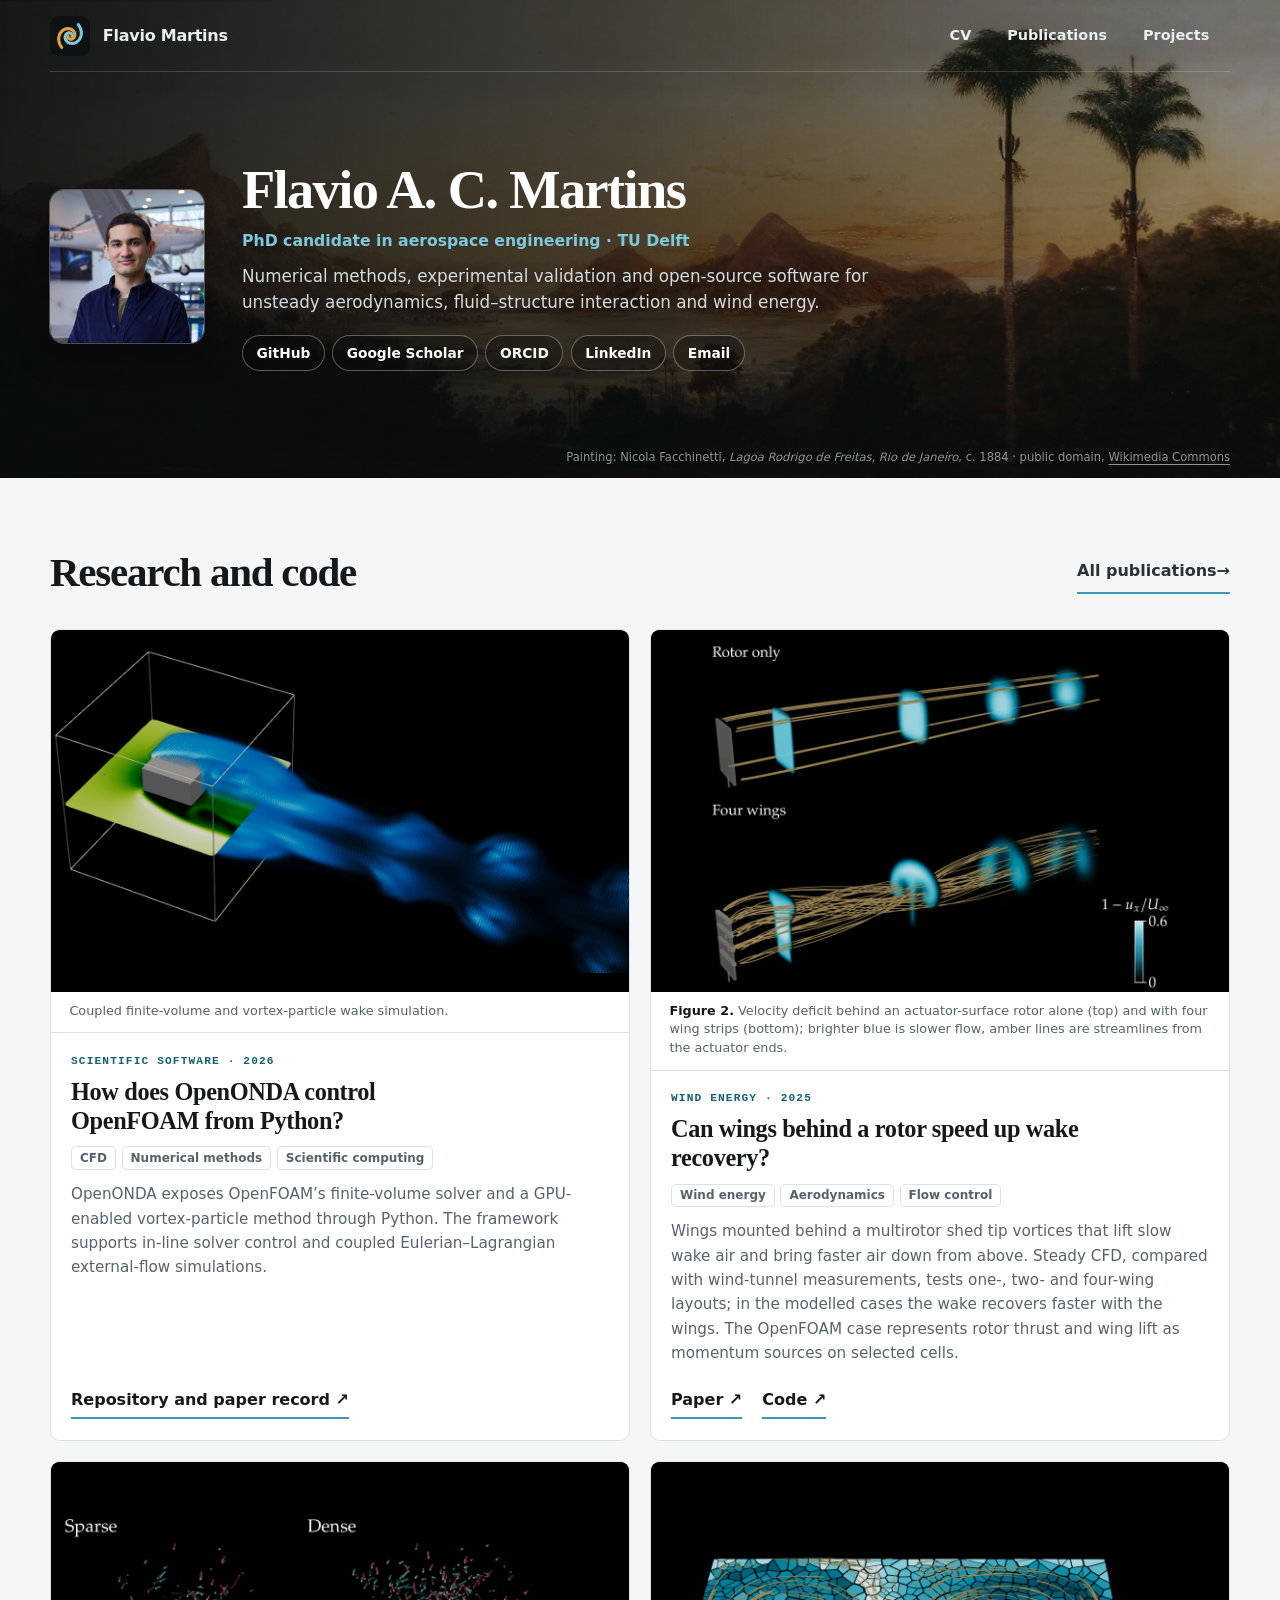
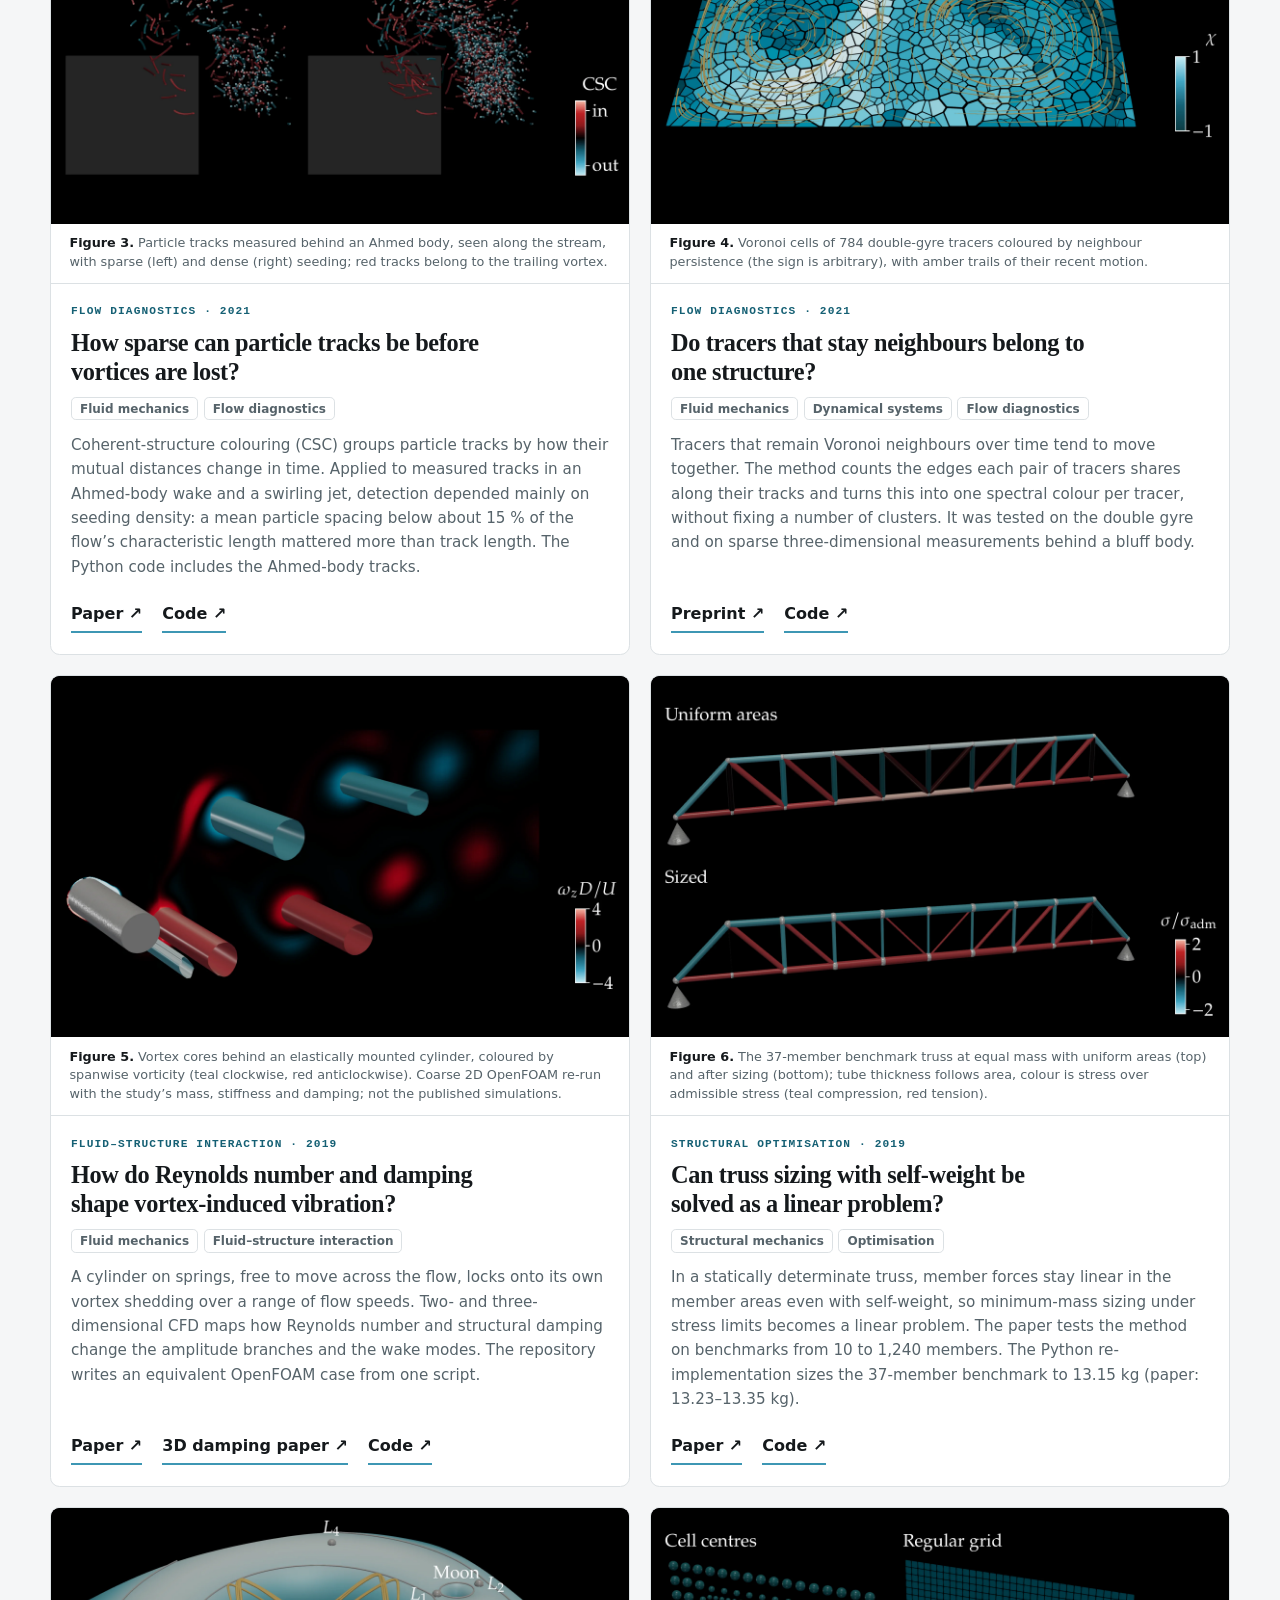
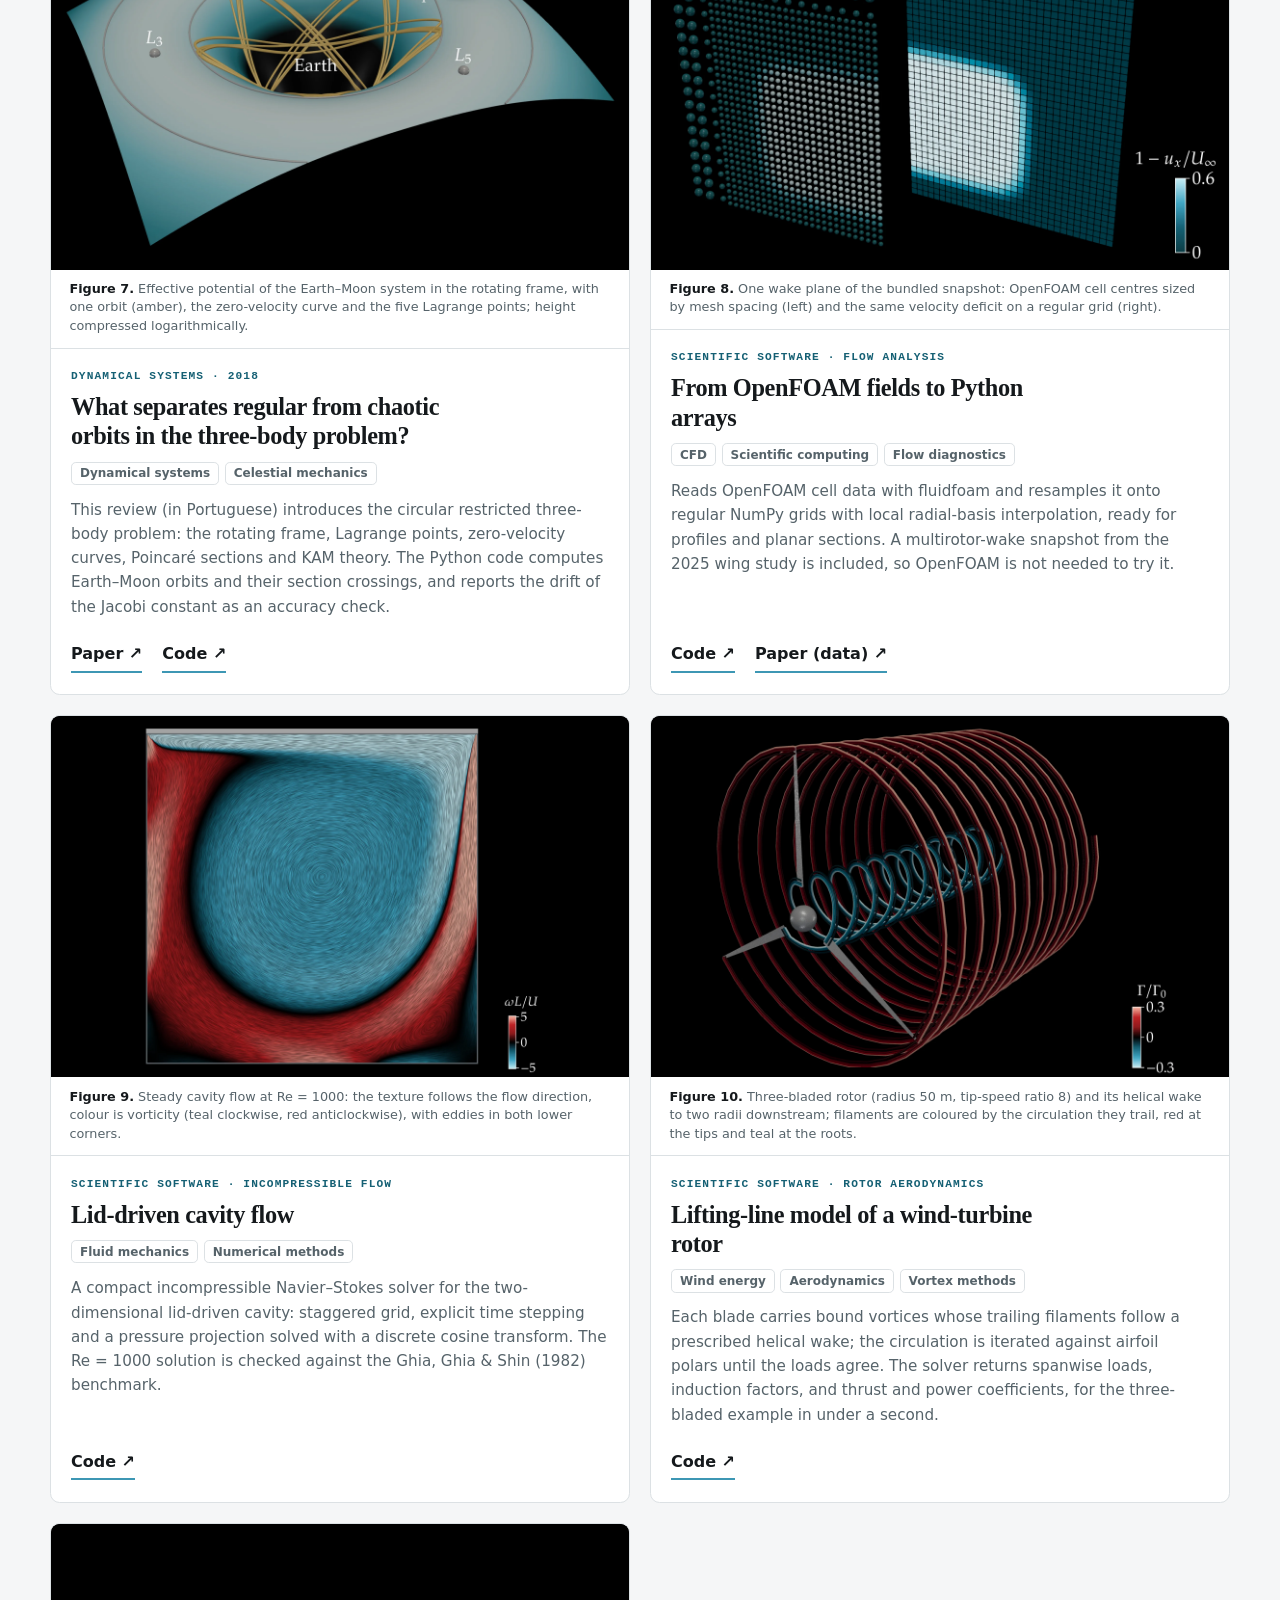
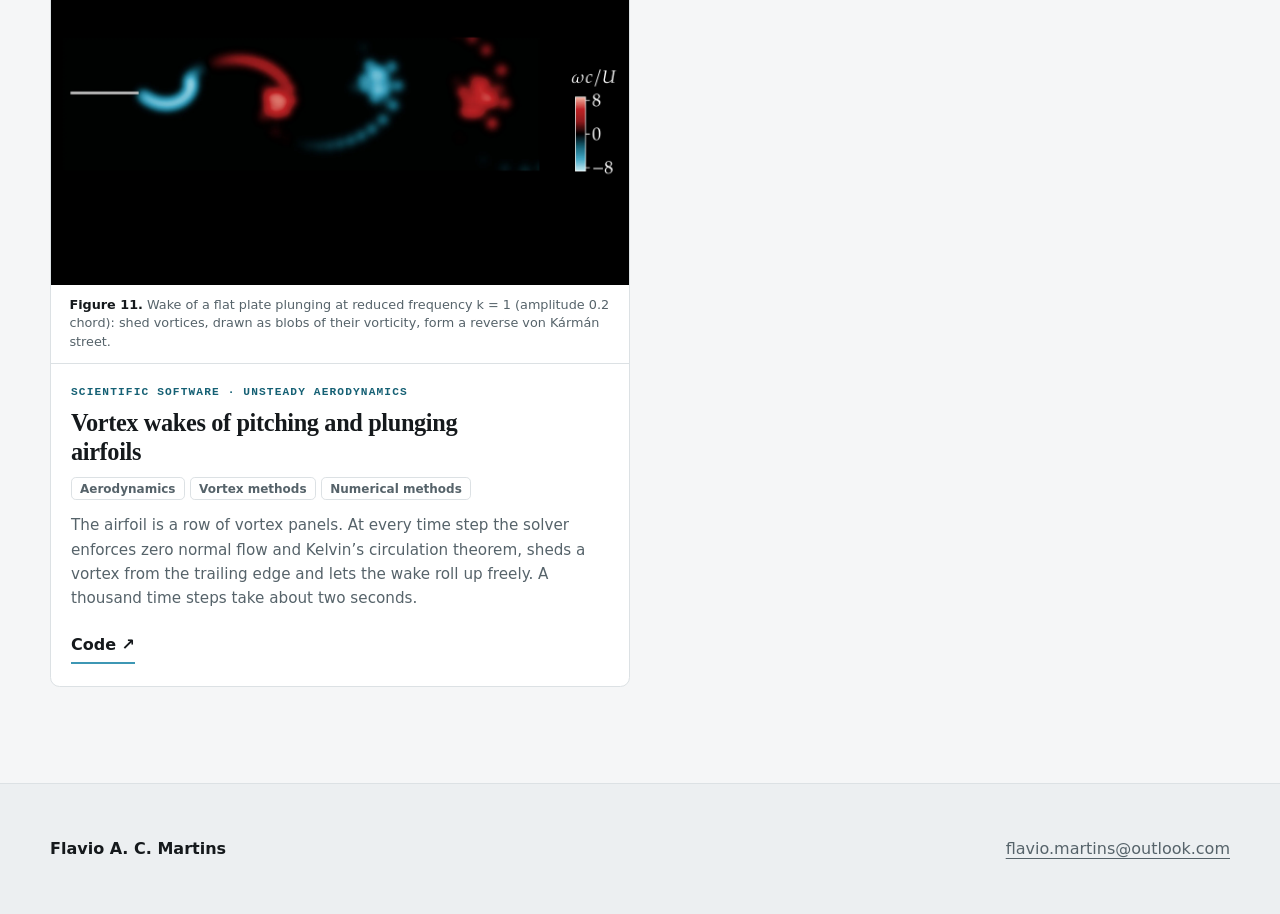
==== commit c3ec05ab: "Painted header band, light research section, vortex logo - Navigation and masthead sit on a darkened" ====
--- a/index.html
+++ b/index.html
@@ -4,26 +4,26 @@
     <meta charset="utf-8" />
     <meta name="viewport" content="width=device-width, initial-scale=1" />
     <meta name="description" content="Flavio A. C. Martins — computational fluid dynamics, fluid–structure interaction, wind energy and scientific software." />
-    <meta name="theme-color" content="#0e1214" />
+    <meta name="theme-color" content="#0b0e10" />
     <title>Flavio A. C. Martins · Computational Fluid Dynamics</title>
-    <link rel="icon" type="image/svg+xml" href="data:image/svg+xml,%3Csvg xmlns='http://www.w3.org/2000/svg' viewBox='0 0 64 64'%3E%3Crect width='64' height='64' rx='14' fill='%23102a43'/%3E%3Cpath d='M13 43c10-4 13-24 25-24 6 0 9 5 13 5' fill='none' stroke='%232dd4bf' stroke-width='5' stroke-linecap='round'/%3E%3Cpath d='M13 32c9 0 13 13 23 13 7 0 10-6 15-6' fill='none' stroke='%23fff' stroke-width='5' stroke-linecap='round'/%3E%3C/svg%3E" />
+    <link rel="icon" type="image/svg+xml" href="/assets/logo.svg" />
     <link rel="stylesheet" href="/assets/styles.css?v=20261022-redesign" />
   </head>
   <body>
     <a class="skip-link" href="#main">Skip to content</a>
-    <header class="site-header">
-      <a class="wordmark" href="/" aria-label="Flavio Martins, home">
-        <span class="wordmark-mark" aria-hidden="true">FM</span>
-        <span>Flavio Martins</span>
-      </a>
-      <nav class="site-nav" aria-label="Primary navigation">
-        <a href="/cv/">CV</a>
-        <a href="/publications/">Publications</a>
-        <a href="/projects/">Projects</a>
-      </nav>
-    </header>
-
-    <main id="main">
+    <div class="hero-band">
+      <header class="site-header">
+        <a class="wordmark" href="/" aria-label="Flavio Martins, home">
+          <img class="wordmark-mark" src="/assets/logo.svg" width="40" height="40" alt="Vortex logo" />
+          <span>Flavio Martins</span>
+        </a>
+        <nav class="site-nav" aria-label="Primary navigation">
+          <a href="/cv/">CV</a>
+          <a href="/publications/">Publications</a>
+          <a href="/projects/">Projects</a>
+        </nav>
+      </header>
+
       <section class="masthead shell" aria-label="Introduction">
         <img class="masthead-portrait" src="/assets/flavio-martins.jpg" width="886" height="886" alt="Portrait of Flavio Martins" />
         <div class="masthead-copy">
@@ -39,8 +39,11 @@
           </ul>
         </div>
       </section>
-
-      <section class="research-findings section-dark" aria-labelledby="work-heading">
+      <p class="hero-credit shell">Painting: Nicola Facchinetti, <i>Lagoa Rodrigo de Freitas, Rio de Janeiro</i>, c. 1884 · public domain, <a href="https://commons.wikimedia.org/wiki/File:Nicola_Facchinetti_-_Lagoa_Rodrigo_de_Freitas,_Rio_de_Janeiro,_ca._1884.jpg" rel="noreferrer">Wikimedia Commons</a></p>
+    </div>
+
+    <main id="main">
+      <section class="research-findings section-light" aria-labelledby="work-heading">
         <div class="shell">
           <header class="section-heading compact-heading">
             <h2 id="work-heading">Research and code</h2>
--- a/assets/styles.css
+++ b/assets/styles.css
@@ -232,47 +232,73 @@
   border-bottom: 2px solid var(--cyan);
 }
 
-/* Masthead: name, role and links beside a small portrait. */
+/* Painted band: navigation and masthead over a darkened landscape (Facchinetti, c. 1884). */
+.hero-band {
+  position: relative;
+  isolation: isolate;
+  color: var(--dark-ink);
+  background: var(--dark-bg) image-set(url('/assets/hero/facchinetti-lagoa-2400.webp') 1x) center 58% / cover no-repeat;
+}
+.hero-band::before {
+  content: "";
+  position: absolute;
+  inset: 0;
+  z-index: -1;
+  background:
+    linear-gradient(90deg, rgba(8, 11, 13, 0.9) 0%, rgba(8, 11, 13, 0.7) 48%, rgba(8, 11, 13, 0.3) 100%),
+    linear-gradient(0deg, rgba(8, 11, 13, 0.5), rgba(8, 11, 13, 0) 45%);
+}
+@media (max-width: 1200px) {
+  .hero-band { background-image: url('/assets/hero/facchinetti-lagoa-1200.webp'); }
+}
+.hero-band .site-header { border-bottom-color: rgba(255, 255, 255, 0.16); }
+.hero-band .wordmark,
+.hero-band .site-nav a { color: var(--dark-ink); }
+.hero-band .site-nav a:hover,
+.hero-band .site-nav a[aria-current="page"] { color: white; background: rgba(255, 255, 255, 0.14); }
+.wordmark-mark { width: 2.5rem; height: 2.5rem; background: none; border-radius: 0.55rem; }
+
 .masthead {
   display: grid;
   grid-template-columns: auto minmax(0, 1fr);
   gap: clamp(1.25rem, 3vw, 2.5rem);
   align-items: center;
-  padding-block: clamp(2.5rem, 5vw, 4rem) clamp(2.75rem, 5.5vw, 4.25rem);
+  padding-block: clamp(3.5rem, 7vw, 6rem) clamp(3rem, 6vw, 5rem);
 }
 .masthead-portrait {
-  width: clamp(96px, 11vw, 144px);
+  width: clamp(104px, 12vw, 156px);
   height: auto;
   aspect-ratio: 1;
   object-fit: cover;
-  border-radius: 50%;
-  box-shadow: 0 0 0 1px var(--line);
-}
-.masthead h1 { max-width: none; font-size: clamp(2.15rem, 4.2vw, 3.2rem); line-height: 1.05; letter-spacing: -0.03em; }
-.masthead-role { margin: 0.55rem 0 0; color: var(--violet); font-size: 0.95rem; font-weight: 650; }
-.masthead-lede { max-width: 60ch; margin: 0.55rem 0 0; color: var(--muted); font-size: 1.04rem; line-height: 1.6; }
-.masthead-links { display: flex; flex-wrap: wrap; gap: 0.4rem; margin: 1.1rem 0 0; padding: 0; list-style: none; }
+  border-radius: 0.9rem;
+  box-shadow: 0 0 0 1px rgba(255, 255, 255, 0.28), 0 12px 32px rgba(0, 0, 0, 0.35);
+}
+.masthead h1 { max-width: none; color: white; font-size: clamp(2.2rem, 4.4vw, 3.4rem); line-height: 1.05; letter-spacing: -0.03em; }
+.masthead-role { margin: 0.6rem 0 0; color: var(--dark-accent); font-size: 0.98rem; font-weight: 650; }
+.masthead-lede { max-width: 60ch; margin: 0.55rem 0 0; color: #d3dcdf; font-size: 1.05rem; line-height: 1.6; }
+.masthead-links { display: flex; flex-wrap: wrap; gap: 0.45rem; margin: 1.2rem 0 0; padding: 0; list-style: none; }
 .masthead-links a {
   min-height: 36px;
   display: inline-flex;
   align-items: center;
-  padding: 0.3rem 0.8rem;
-  color: var(--ink-soft);
-  border: 1px solid var(--line);
+  padding: 0.3rem 0.85rem;
+  color: white;
+  border: 1px solid rgba(255, 255, 255, 0.32);
   border-radius: 999px;
-  background: var(--surface);
+  background: rgba(8, 11, 13, 0.35);
   font-size: 0.86rem;
   font-weight: 650;
   text-decoration: none;
 }
-.masthead-links a:hover { color: white; border-color: var(--violet); background: var(--violet); }
-
-/* Research section: on the figures' black, so the change of ground separates it from the masthead. */
-.section-dark { color: var(--dark-ink); background: var(--dark-bg); padding-block: clamp(2.6rem, 5.5vw, 4.25rem) clamp(4rem, 8vw, 6rem); }
-.section-dark h2 { max-width: none; color: var(--dark-ink); font-size: clamp(1.85rem, 3.2vw, 2.6rem); letter-spacing: -0.03em; }
-.section-dark .section-heading { margin-bottom: clamp(1.4rem, 3vw, 2.2rem); }
-.section-dark .compact-heading a { color: var(--dark-ink); border-bottom-color: var(--dark-accent); }
-.section-dark .compact-heading a:hover { color: var(--dark-accent); }
+.masthead-links a:hover { color: var(--night); border-color: var(--dark-accent); background: var(--dark-accent); }
+.hero-credit { margin: 0 auto; padding-bottom: 0.7rem; color: rgba(233, 238, 240, 0.6); font-size: 0.72rem; text-align: right; }
+.hero-credit a { color: inherit; }
+.hero-credit a:hover { color: white; }
+
+/* Research section: light, below the dark band. Figures keep their black ground. */
+.section-light { background: var(--paper); padding-block: clamp(2.8rem, 6vw, 4.5rem) clamp(4rem, 8vw, 6rem); }
+.section-light h2 { max-width: none; font-size: clamp(1.85rem, 3.2vw, 2.6rem); letter-spacing: -0.03em; }
+.section-light .section-heading { margin-bottom: clamp(1.4rem, 3vw, 2.2rem); }
 
 .research-stories { display: grid; grid-template-columns: repeat(2, minmax(0, 1fr)); gap: 1.25rem; }
 .research-story {
@@ -280,44 +306,38 @@
   display: flex;
   flex-direction: column;
   overflow: hidden;
-  border: 1px solid var(--dark-line);
+  border: 1px solid var(--line);
   border-radius: 0.6rem;
-  background: var(--dark-card);
-}
-.research-story figure { margin: 0; background: #000; }
+  background: var(--surface);
+}
+.research-story figure { margin: 0; }
 .research-story img { width: 100%; height: auto; aspect-ratio: 16 / 10; object-fit: contain; background: #000; }
-.research-story figcaption {
-  padding: 0.65rem 1.15rem 0.75rem;
-  color: var(--dark-muted);
-  border-top: 1px solid var(--dark-line);
-  font-size: 0.8rem;
-  line-height: 1.45;
-}
-.research-story figcaption strong { color: var(--dark-ink); font-weight: 650; }
-.research-story-copy { display: flex; flex: 1; flex-direction: column; padding: 1.2rem 1.25rem 1.35rem; border-top: 1px solid var(--dark-line); }
-.research-story .work-meta { margin-bottom: 0.5rem; color: var(--dark-accent); font-size: 0.7rem; }
-.research-story h3 { max-width: 34ch; color: var(--dark-ink); font-size: clamp(1.25rem, 1.9vw, 1.55rem); line-height: 1.2; letter-spacing: -0.015em; }
+.research-story figcaption { padding: 0.65rem 1.15rem 0.75rem; color: var(--muted); border-bottom: 1px solid var(--line); font-size: 0.8rem; line-height: 1.45; }
+.research-story figcaption strong { color: var(--ink); font-weight: 650; }
+.research-story-copy { display: flex; flex: 1; flex-direction: column; padding: 1.2rem 1.25rem 1.35rem; }
+.research-story .work-meta { margin-bottom: 0.5rem; font-size: 0.7rem; }
+.research-story h3 { max-width: 34ch; font-size: clamp(1.25rem, 1.9vw, 1.55rem); line-height: 1.2; letter-spacing: -0.015em; }
 .research-tags { display: flex; flex-wrap: wrap; gap: 0.35rem; margin: 0.7rem 0 0; padding: 0; list-style: none; }
 .research-tags li {
   padding: 0.1rem 0.5rem;
-  color: var(--dark-muted);
-  border: 1px solid var(--dark-line);
+  color: var(--muted);
+  border: 1px solid var(--line);
   border-radius: 0.3rem;
   font-size: 0.75rem;
   font-weight: 550;
   line-height: 1.5;
 }
-.research-story-copy > p:not(.work-meta) { margin: 0.8rem 0 1.1rem; color: var(--dark-muted); font-size: 0.95rem; line-height: 1.6; }
+.research-story-copy > p:not(.work-meta) { margin: 0.8rem 0 1.1rem; color: var(--muted); font-size: 0.95rem; line-height: 1.6; }
 .study-links { display: flex; flex-wrap: wrap; gap: 0.5rem 1.25rem; margin-top: auto; }
 .research-story-copy > a { align-self: flex-start; margin-top: auto; }
 .research-story-copy a {
   padding-block: 0.25rem;
-  color: var(--dark-ink);
-  border-bottom: 2px solid var(--dark-accent);
+  color: var(--ink);
+  border-bottom: 2px solid var(--cyan);
   font-weight: 700;
   text-decoration: none;
 }
-.research-story-copy a:hover { color: var(--dark-accent); }
+.research-story-copy a:hover { color: var(--violet); }
 .study-anchor { display: block; height: 0; scroll-margin-top: 2rem; }
 #work-openonda img { object-fit: contain; }
 
@@ -326,12 +346,13 @@
 }
 @media (max-width: 520px) {
   .masthead { grid-template-columns: 1fr; }
-  .masthead-portrait { width: 96px; }
-}
-
-.site-footer { color: var(--dark-muted); background: var(--night); border-top: 1px solid var(--dark-line); }
+  .masthead-portrait { width: 104px; }
+  .hero-credit { text-align: left; }
+}
+
+.site-footer { color: var(--muted); background: var(--surface-tint); border-top: 1px solid var(--line); }
 .footer-inner { min-height: 130px; display: flex; align-items: center; justify-content: space-between; gap: 1rem; }
-.footer-inner p { color: white; font-weight: 750; }
+.footer-inner p { color: var(--ink); font-weight: 750; }
 
 .visually-hidden {
   position: absolute !important;
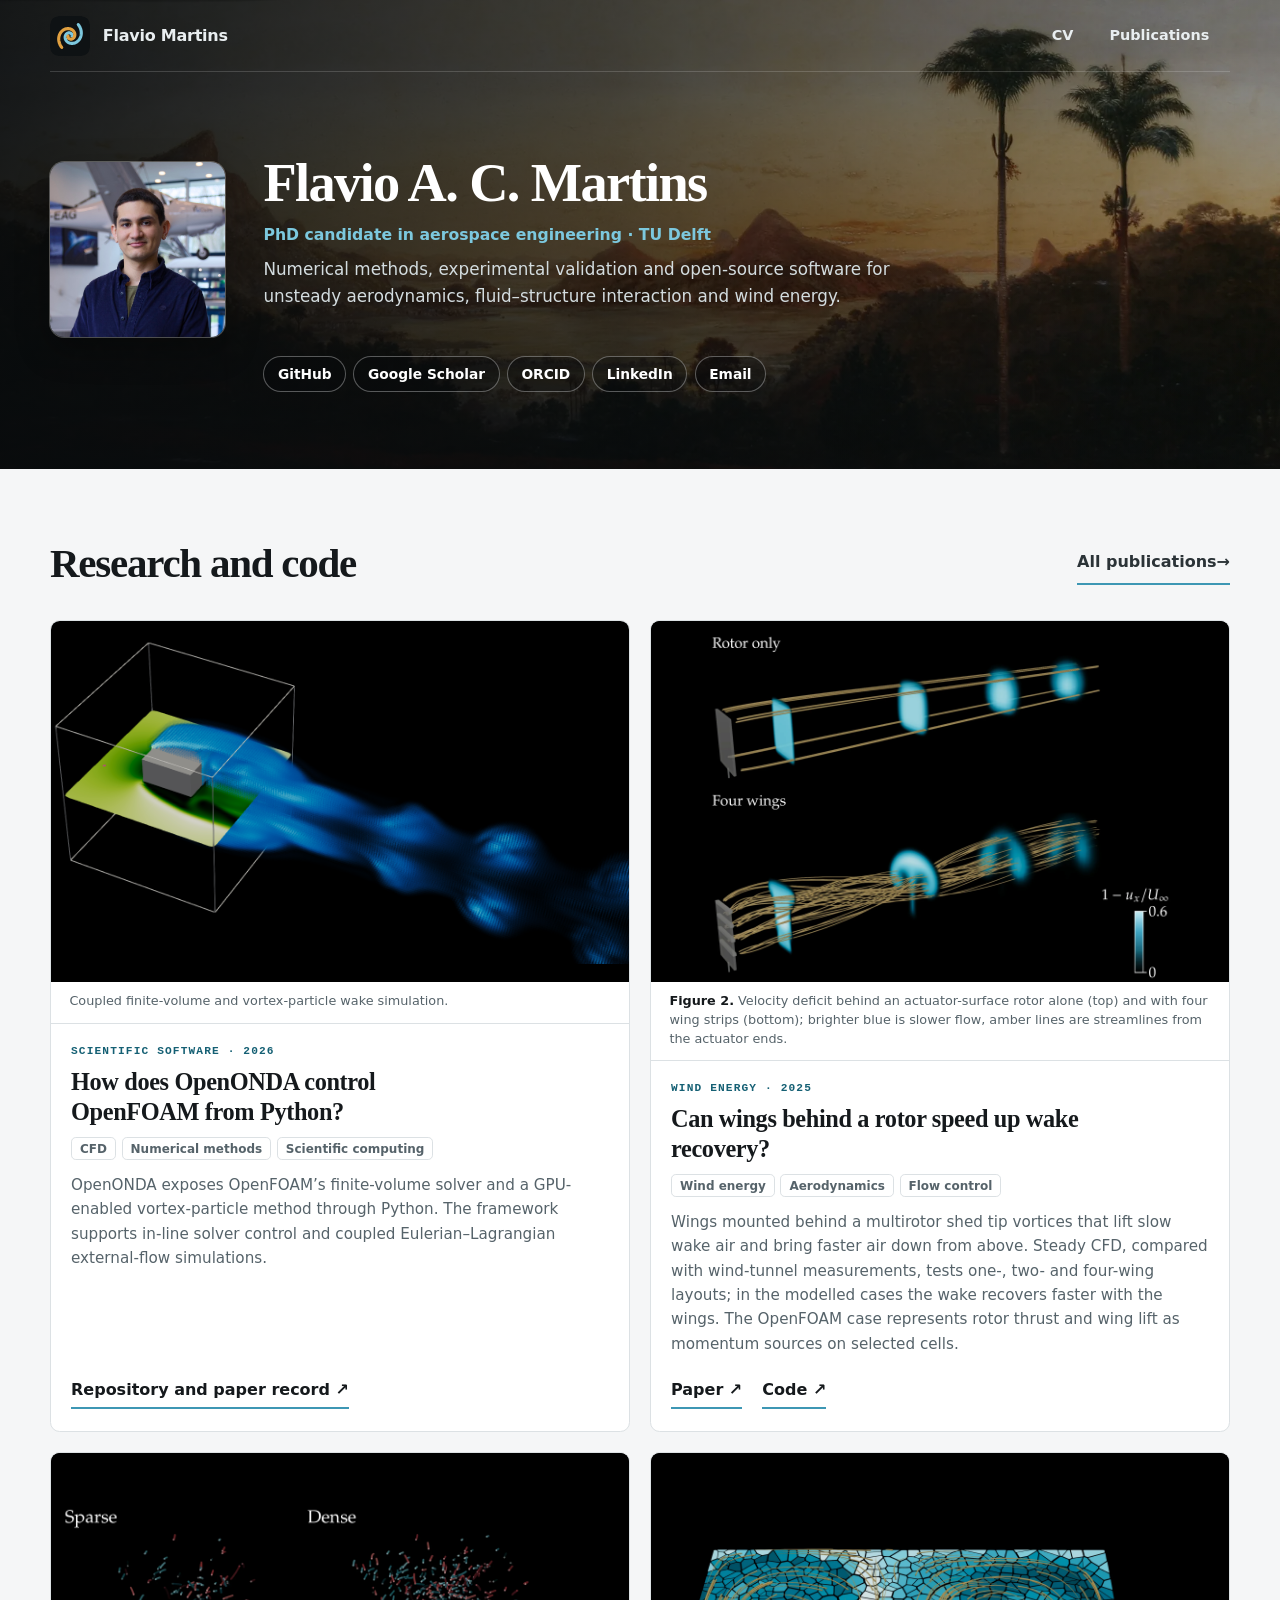
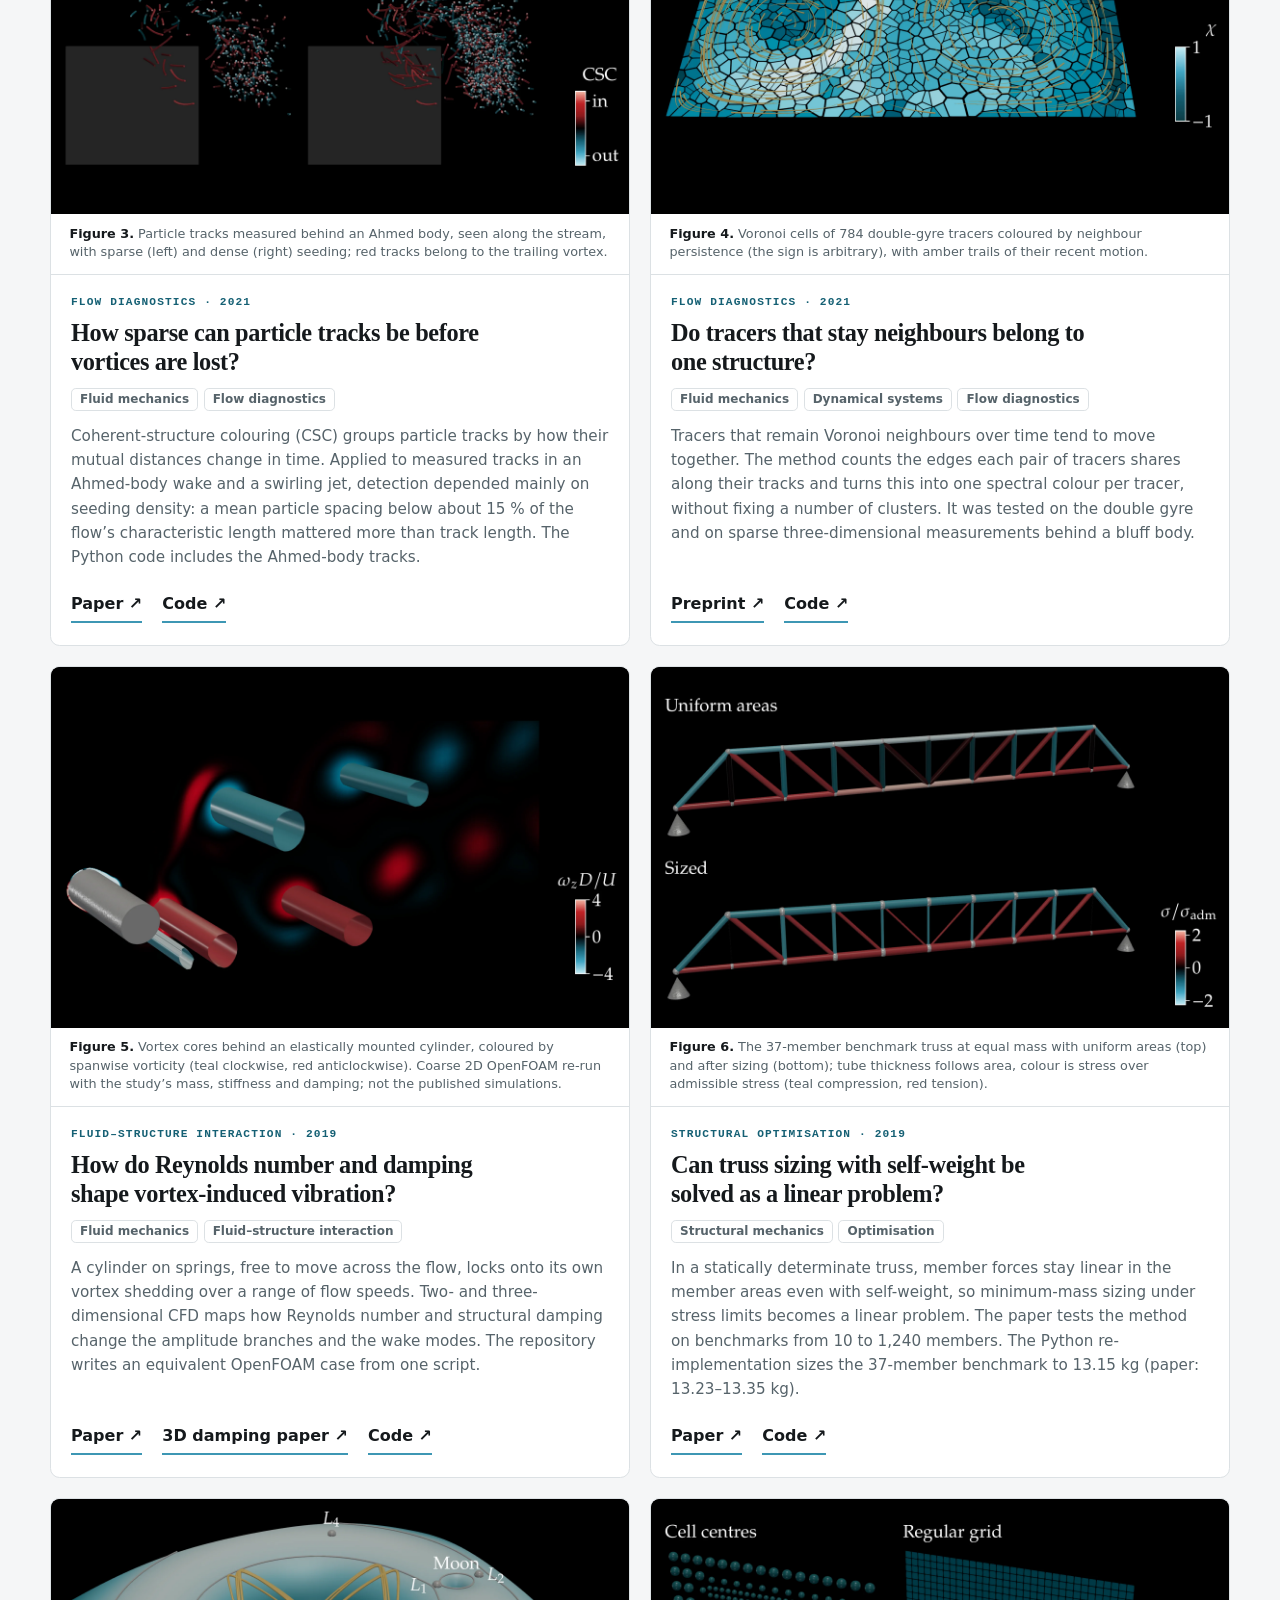
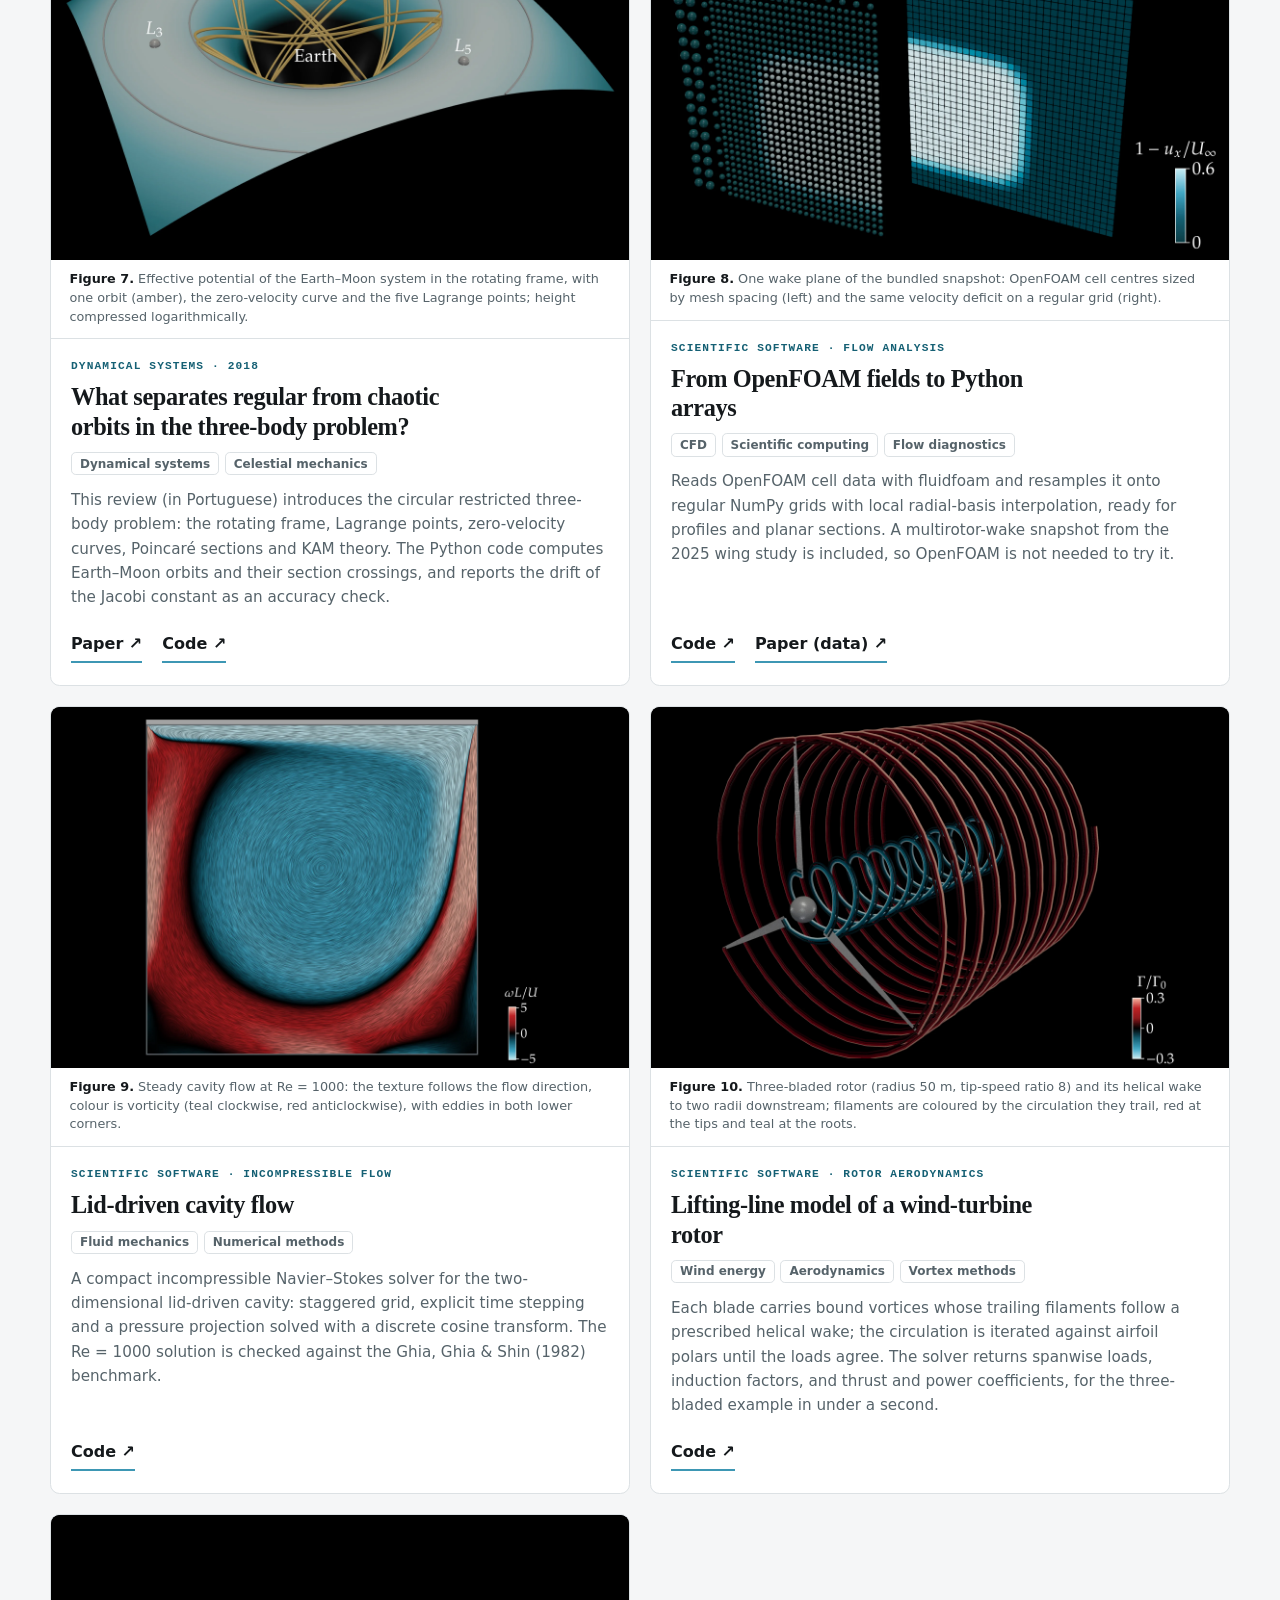
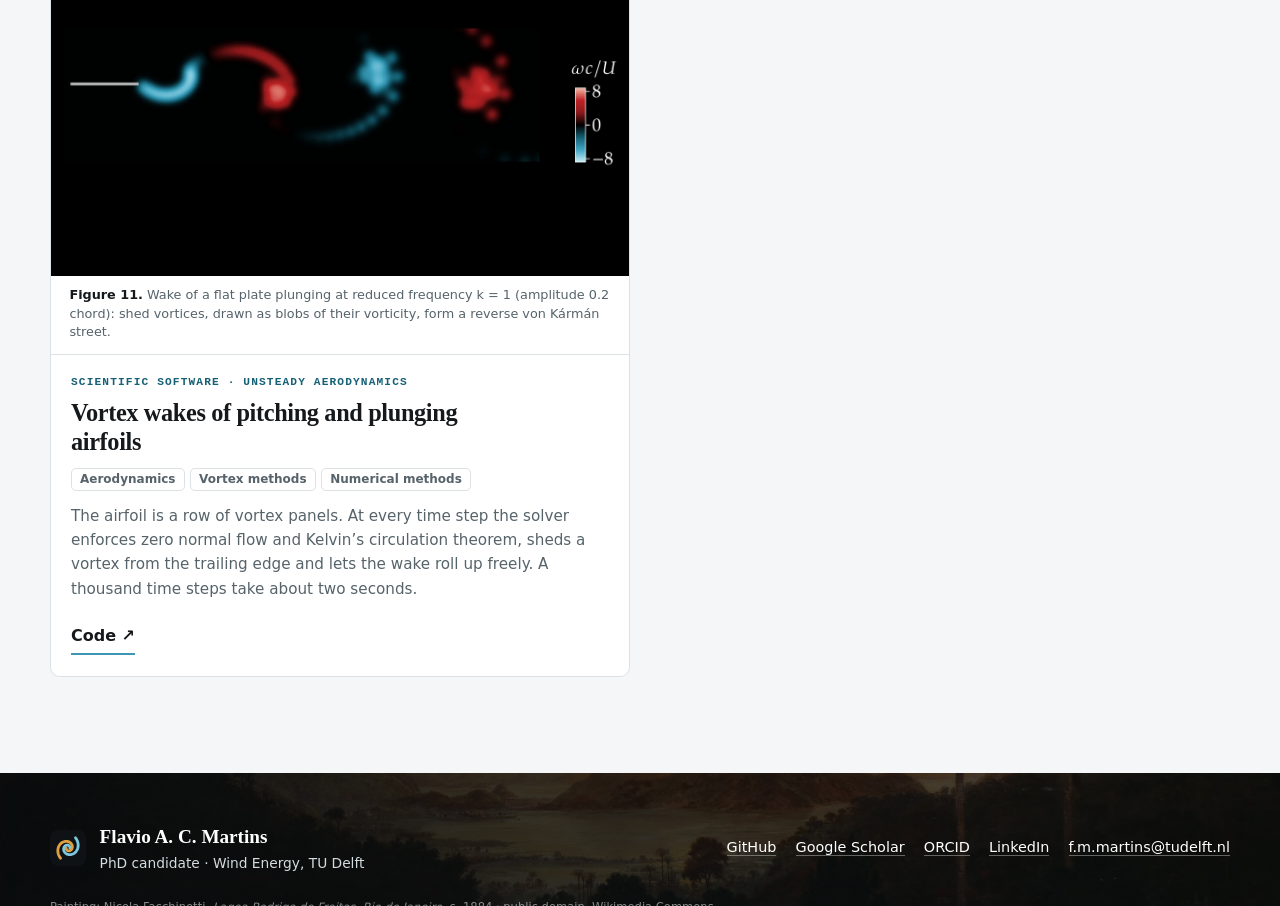
==== commit 6547bbe0: "Painted footer, rebuilt CV and publications pages, remove projects - Shared painted header and foote" ====
--- a/index.html
+++ b/index.html
@@ -7,40 +7,34 @@
     <meta name="theme-color" content="#0b0e10" />
     <title>Flavio A. C. Martins · Computational Fluid Dynamics</title>
     <link rel="icon" type="image/svg+xml" href="/assets/logo.svg" />
-    <link rel="stylesheet" href="/assets/styles.css?v=20261022-redesign" />
+    <link rel="stylesheet" href="/assets/styles.css?v=20261022-pages" />
+    <script src="/assets/site.js" defer></script>
   </head>
   <body>
     <a class="skip-link" href="#main">Skip to content</a>
+    <!-- site:header -->
     <div class="hero-band">
       <header class="site-header">
-        <a class="wordmark" href="/" aria-label="Flavio Martins, home">
-          <img class="wordmark-mark" src="/assets/logo.svg" width="40" height="40" alt="Vortex logo" />
-          <span>Flavio Martins</span>
-        </a>
-        <nav class="site-nav" aria-label="Primary navigation">
-          <a href="/cv/">CV</a>
-          <a href="/publications/">Publications</a>
-          <a href="/projects/">Projects</a>
-        </nav>
+        <a class="wordmark" href="/" aria-label="Flavio Martins, home"><img class="wordmark-mark" src="/assets/logo.svg" width="40" height="40" alt="Vortex logo" /><span>Flavio Martins</span></a>
+        <nav class="site-nav" aria-label="Primary navigation"><a href="/cv/">CV</a><a href="/publications/">Publications</a></nav>
       </header>
-
       <section class="masthead shell" aria-label="Introduction">
         <img class="masthead-portrait" src="/assets/flavio-martins.jpg" width="886" height="886" alt="Portrait of Flavio Martins" />
-        <div class="masthead-copy">
+        <div class="masthead-text">
           <h1>Flavio A. C. Martins</h1>
           <p class="masthead-role">PhD candidate in aerospace engineering · TU Delft</p>
           <p class="masthead-lede">Numerical methods, experimental validation and open-source software for unsteady aerodynamics, fluid–structure interaction and wind energy.</p>
-          <ul class="masthead-links" aria-label="Profiles and contact" role="list">
-            <li><a href="https://github.com/EngFlavioMartins" rel="me noreferrer">GitHub</a></li>
-            <li><a href="https://scholar.google.com/citations?user=WZXamCcAAAAJ&amp;hl=en" rel="me noreferrer">Google Scholar</a></li>
-            <li><a href="https://orcid.org/0000-0002-1374-5760" rel="me noreferrer">ORCID</a></li>
-            <li><a href="https://www.linkedin.com/in/flavio-martins-8bb89772" rel="me noreferrer">LinkedIn</a></li>
-            <li><a href="mailto:flavio.martins@outlook.com">Email</a></li>
-          </ul>
         </div>
+        <ul class="masthead-links" aria-label="Profiles and contact" role="list">
+          <li><a href="https://github.com/EngFlavioMartins" rel="me noreferrer">GitHub</a></li>
+          <li><a href="https://scholar.google.com/citations?user=WZXamCcAAAAJ&amp;hl=en" rel="me noreferrer">Google Scholar</a></li>
+          <li><a href="https://orcid.org/0000-0002-1374-5760" rel="me noreferrer">ORCID</a></li>
+          <li><a href="https://www.linkedin.com/in/flavio-martins-8bb89772" rel="me noreferrer">LinkedIn</a></li>
+          <li><a href="mailto:f.m.martins@tudelft.nl">Email</a></li>
+        </ul>
       </section>
-      <p class="hero-credit shell">Painting: Nicola Facchinetti, <i>Lagoa Rodrigo de Freitas, Rio de Janeiro</i>, c. 1884 · public domain, <a href="https://commons.wikimedia.org/wiki/File:Nicola_Facchinetti_-_Lagoa_Rodrigo_de_Freitas,_Rio_de_Janeiro,_ca._1884.jpg" rel="noreferrer">Wikimedia Commons</a></p>
     </div>
+    <!-- /site:header -->
 
     <main id="main">
       <section class="research-findings section-light" aria-labelledby="work-heading">
@@ -239,11 +233,17 @@
       </section>
     </main>
 
+    <!-- site:footer -->
     <footer class="site-footer">
       <div class="shell footer-inner">
-        <p>Flavio A. C. Martins</p>
-        <a href="mailto:flavio.martins@outlook.com">flavio.martins@outlook.com</a>
+        <div class="footer-id">
+          <img src="/assets/logo.svg" width="36" height="36" alt="Vortex logo" />
+          <div><p class="footer-name">Flavio A. C. Martins</p><p>PhD candidate · Wind Energy, TU Delft</p></div>
+        </div>
+        <ul class="footer-links" role="list"><li><a href="https://github.com/EngFlavioMartins" rel="noreferrer">GitHub</a></li><li><a href="https://scholar.google.com/citations?user=WZXamCcAAAAJ&amp;hl=en" rel="noreferrer">Google Scholar</a></li><li><a href="https://orcid.org/0000-0002-1374-5760" rel="noreferrer">ORCID</a></li><li><a href="https://www.linkedin.com/in/flavio-martins-8bb89772" rel="noreferrer">LinkedIn</a></li><li><a href="mailto:f.m.martins@tudelft.nl">f.m.martins@tudelft.nl</a></li></ul>
       </div>
+      <p class="shell footer-credit">Painting: Nicola Facchinetti, <i>Lagoa Rodrigo de Freitas, Rio de Janeiro</i>, c. 1884 · public domain, <a href="https://commons.wikimedia.org/wiki/File:Nicola_Facchinetti_-_Lagoa_Rodrigo_de_Freitas,_Rio_de_Janeiro,_ca._1884.jpg" rel="noreferrer">Wikimedia Commons</a></p>
     </footer>
+    <!-- /site:footer -->
   </body>
 </html>
--- a/assets/styles.css
+++ b/assets/styles.css
@@ -261,18 +261,22 @@
 .masthead {
   display: grid;
   grid-template-columns: auto minmax(0, 1fr);
-  gap: clamp(1.25rem, 3vw, 2.5rem);
-  align-items: center;
+  grid-template-areas: "photo text" ". links";
+  column-gap: clamp(1.25rem, 3vw, 2.5rem);
+  align-items: start;
   padding-block: clamp(3.5rem, 7vw, 6rem) clamp(3rem, 6vw, 5rem);
 }
+.masthead-text { grid-area: text; }
 .masthead-portrait {
-  width: clamp(104px, 12vw, 156px);
-  height: auto;
-  aspect-ratio: 1;
+  grid-area: photo;
+  width: var(--portrait-size, 150px);
+  height: var(--portrait-size, 150px);
   object-fit: cover;
   border-radius: 0.9rem;
   box-shadow: 0 0 0 1px rgba(255, 255, 255, 0.28), 0 12px 32px rgba(0, 0, 0, 0.35);
 }
+.masthead-links { grid-area: links; }
+.masthead h1 { margin-top: -0.12em; }   /* the name's cap height, not its line box, meets the photo's top */
 .masthead h1 { max-width: none; color: white; font-size: clamp(2.2rem, 4.4vw, 3.4rem); line-height: 1.05; letter-spacing: -0.03em; }
 .masthead-role { margin: 0.6rem 0 0; color: var(--dark-accent); font-size: 0.98rem; font-weight: 650; }
 .masthead-lede { max-width: 60ch; margin: 0.55rem 0 0; color: #d3dcdf; font-size: 1.05rem; line-height: 1.6; }
@@ -345,14 +349,111 @@
   .research-stories { grid-template-columns: 1fr; }
 }
 @media (max-width: 520px) {
-  .masthead { grid-template-columns: 1fr; }
-  .masthead-portrait { width: 104px; }
+  .masthead { grid-template-columns: 1fr; grid-template-areas: "photo" "text" "links"; row-gap: 1.1rem; }
+  .masthead-portrait { width: 104px; height: 104px; }
   .hero-credit { text-align: left; }
 }
 
-.site-footer { color: var(--muted); background: var(--surface-tint); border-top: 1px solid var(--line); }
-.footer-inner { min-height: 130px; display: flex; align-items: center; justify-content: space-between; gap: 1rem; }
-.footer-inner p { color: var(--ink); font-weight: 750; }
+.site-footer {
+  position: relative;
+  isolation: isolate;
+  color: #d3dcdf;
+  background: var(--dark-bg) url('/assets/hero/facchinetti-lagoa-2400.webp') center 92% / cover no-repeat;
+}
+.site-footer::before {
+  content: "";
+  position: absolute;
+  inset: 0;
+  z-index: -1;
+  background: linear-gradient(90deg, rgba(8, 11, 13, 0.9), rgba(8, 11, 13, 0.62));
+}
+@media (max-width: 1200px) {
+  .site-footer { background-image: url('/assets/hero/facchinetti-lagoa-1200.webp'); }
+}
+.footer-inner { display: flex; flex-wrap: wrap; align-items: center; justify-content: space-between; gap: 1.5rem 2rem; padding-block: 3rem 1.5rem; }
+.footer-id { display: flex; align-items: center; gap: 0.85rem; }
+.footer-id img { border-radius: 0.5rem; }
+.footer-id p { margin: 0; font-size: 0.86rem; }
+.footer-id .footer-name { color: white; font-family: var(--display); font-size: 1.2rem; font-weight: 620; }
+.footer-links { display: flex; flex-wrap: wrap; gap: 0.4rem 1.2rem; margin: 0; padding: 0; list-style: none; font-size: 0.9rem; }
+.footer-links a { color: white; text-decoration: none; border-bottom: 1px solid rgba(255, 255, 255, 0.35); }
+.footer-links a:hover { color: var(--dark-accent); border-color: var(--dark-accent); }
+.footer-credit { margin-block: 0; padding-bottom: 1rem; color: rgba(233, 238, 240, 0.55); font-size: 0.72rem; }
+.footer-credit a { color: inherit; }
+
+/* Inner pages: a compact intro inside the painted band. */
+.page-intro { display: flex; flex-wrap: wrap; align-items: end; justify-content: space-between; gap: 1.5rem 2rem; padding-block: clamp(2.5rem, 5vw, 4rem); }
+.page-intro h1 { max-width: none; color: white; font-size: clamp(2.2rem, 4.4vw, 3.3rem); letter-spacing: -0.03em; }
+.page-lede { max-width: 58ch; margin: 0.6rem 0 0; color: #d3dcdf; font-size: 1.02rem; }
+.page-actions { display: flex; flex-wrap: wrap; gap: 0.6rem; }
+.page-intro .button { min-height: 2.6rem; padding: 0.5rem 1rem; border-radius: 999px; font-size: 0.9rem; }
+.page-intro .button-primary { color: var(--night); border-color: var(--dark-accent); background: var(--dark-accent); }
+.page-intro .button-ghost { color: white; border-color: rgba(255, 255, 255, 0.4); background: rgba(8, 11, 13, 0.35); }
+.page-intro .button:hover { color: var(--night); background: white; border-color: white; }
+.page-light { background: var(--paper); }
+
+/* Publications: one list per type, a small figure tile beside each entry. */
+.pub-toc { display: flex; flex-wrap: wrap; gap: 0.45rem; padding-block: 1.8rem 0.4rem; }
+.pub-toc a { padding: 0.3rem 0.8rem; color: var(--ink-soft); border: 1px solid var(--line); border-radius: 999px; background: var(--surface); font-size: 0.85rem; font-weight: 650; text-decoration: none; }
+.pub-toc a span { color: var(--muted); font-weight: 500; }
+.pub-toc a:hover { color: white; border-color: var(--violet); background: var(--violet); }
+.pub-toc a:hover span { color: inherit; }
+.pub-shell { padding-bottom: clamp(3.5rem, 7vw, 5.5rem); }
+.pub-group { padding-top: clamp(1.8rem, 4vw, 2.8rem); scroll-margin-top: 1rem; }
+.pub-group h2 { max-width: none; padding-bottom: 0.6rem; border-bottom: 1px solid var(--line); font-size: clamp(1.45rem, 2.4vw, 1.9rem); letter-spacing: -0.02em; }
+.pub-group h2 span { color: var(--muted); font-family: ui-sans-serif, system-ui, sans-serif; font-size: 0.9rem; font-weight: 500; letter-spacing: 0; }
+.pub-list { margin: 0; padding: 0; list-style: none; }
+.pub { display: grid; grid-template-columns: 112px minmax(0, 1fr); gap: 1.1rem; padding-block: 1.05rem; border-bottom: 1px solid var(--line); }
+.pub-tile { width: 112px; height: 70px; object-fit: cover; border-radius: 0.4rem; background: #000; box-shadow: 0 0 0 1px rgba(14, 18, 20, 0.08); }
+.pub-tile-empty { display: block; background: var(--surface-tint) url('/assets/logo.svg') center / 26px no-repeat; opacity: 0.55; box-shadow: none; }
+.pub-label { margin: 0 0 0.25rem; color: var(--violet); font-family: ui-monospace, SFMono-Regular, Menlo, Consolas, monospace; font-size: 0.7rem; font-weight: 700; letter-spacing: 0.06em; text-transform: uppercase; }
+.pub h3 { max-width: 62ch; font-family: inherit; font-size: 1.02rem; font-weight: 700; line-height: 1.35; letter-spacing: -0.005em; }
+.pub h3 a { text-decoration: none; }
+.pub h3 a:hover { color: var(--violet); text-decoration: underline; text-decoration-color: var(--cyan); }
+.pub-authors { margin: 0.3rem 0 0; color: var(--ink-soft); font-size: 0.9rem; }
+.pub-meta { margin: 0.15rem 0 0; color: var(--muted); font-size: 0.82rem; }
+.pub-links { display: flex; gap: 1rem; margin: 0.35rem 0 0; font-size: 0.82rem; font-weight: 700; }
+.pub-links a { text-decoration: none; border-bottom: 1.5px solid var(--cyan); }
+.pub-links a:hover { color: var(--violet); }
+@media (max-width: 560px) {
+  .pub { grid-template-columns: 76px minmax(0, 1fr); gap: 0.8rem; }
+  .pub-tile { width: 76px; height: 48px; }
+}
+
+/* CV: a concise professional summary and the full academic record. */
+.cv-shell { padding-block: 1.8rem clamp(3.5rem, 7vw, 5.5rem); }
+.cv-tabs { display: inline-flex; gap: 0.3rem; margin-bottom: 1.4rem; padding: 0.3rem; border: 1px solid var(--line); border-radius: 999px; background: var(--surface); }
+.cv-tabs button { min-height: 2.4rem; padding: 0.35rem 1.2rem; color: var(--ink-soft); border: 0; border-radius: 999px; background: none; font: inherit; font-size: 0.92rem; font-weight: 700; cursor: pointer; }
+.cv-tabs button[aria-selected="true"] { color: white; background: var(--violet); }
+.cv-panel { padding: clamp(1.4rem, 3.5vw, 2.6rem); border: 1px solid var(--line); border-radius: 0.7rem; background: var(--surface); box-shadow: none; }
+.cv-summary { max-width: 75ch; margin: 0 0 1.4rem; color: var(--ink-soft); font-size: 1.05rem; line-height: 1.65; }
+.cv-columns { display: grid; grid-template-columns: minmax(0, 1.6fr) minmax(0, 1fr); gap: clamp(1.5rem, 4vw, 3.5rem); }
+.cv-single { max-width: 860px; }
+.cv-section { margin-top: 1.8rem; }
+.cv-section > h3 { margin: 0 0 0.6rem; padding-bottom: 0.45rem; color: var(--violet); border-bottom: 1px solid var(--line); font-family: ui-monospace, SFMono-Regular, Menlo, Consolas, monospace; font-size: 0.78rem; font-weight: 700; letter-spacing: 0.08em; text-transform: uppercase; }
+.cv-item { display: grid; grid-template-columns: 7.5rem minmax(0, 1fr); gap: 1rem; padding-block: 0.75rem; }
+.cv-item + .cv-item { border-top: 1px dashed var(--line); }
+.cv-date { margin: 0.15rem 0 0; color: var(--muted); font-size: 0.82rem; font-variant-numeric: tabular-nums; }
+.cv-item h4 { margin: 0; font-size: 1rem; font-weight: 700; line-height: 1.35; }
+.cv-place { margin: 0.15rem 0 0; color: var(--muted); font-size: 0.88rem; }
+.cv-item ul { margin: 0.45rem 0 0; padding-left: 1.1rem; color: var(--ink-soft); font-size: 0.93rem; }
+.cv-item li + li { margin-top: 0.25rem; }
+.cv-list { margin: 0.3rem 0 0; padding-left: 1.3rem; color: var(--ink-soft); font-size: 0.93rem; }
+.cv-list li { padding-block: 0.3rem; }
+.cv-subhead { margin: 1rem 0 0.2rem; font-size: 0.95rem; font-weight: 700; }
+.cv-skills { margin: 0; }
+.cv-skills div { padding-block: 0.6rem; }
+.cv-skills div + div { border-top: 1px dashed var(--line); }
+.cv-skills dt { font-weight: 700; }
+.cv-skills dd { margin: 0.2rem 0 0; color: var(--ink-soft); font-size: 0.92rem; }
+.cv-plain { margin: 0.3rem 0 0; color: var(--ink-soft); }
+.cv-section a { color: var(--violet); }
+@media (max-width: 860px) {
+  .cv-columns { grid-template-columns: 1fr; }
+}
+@media (max-width: 560px) {
+  .cv-item { grid-template-columns: 1fr; gap: 0.2rem; }
+}
 
 .visually-hidden {
   position: absolute !important;
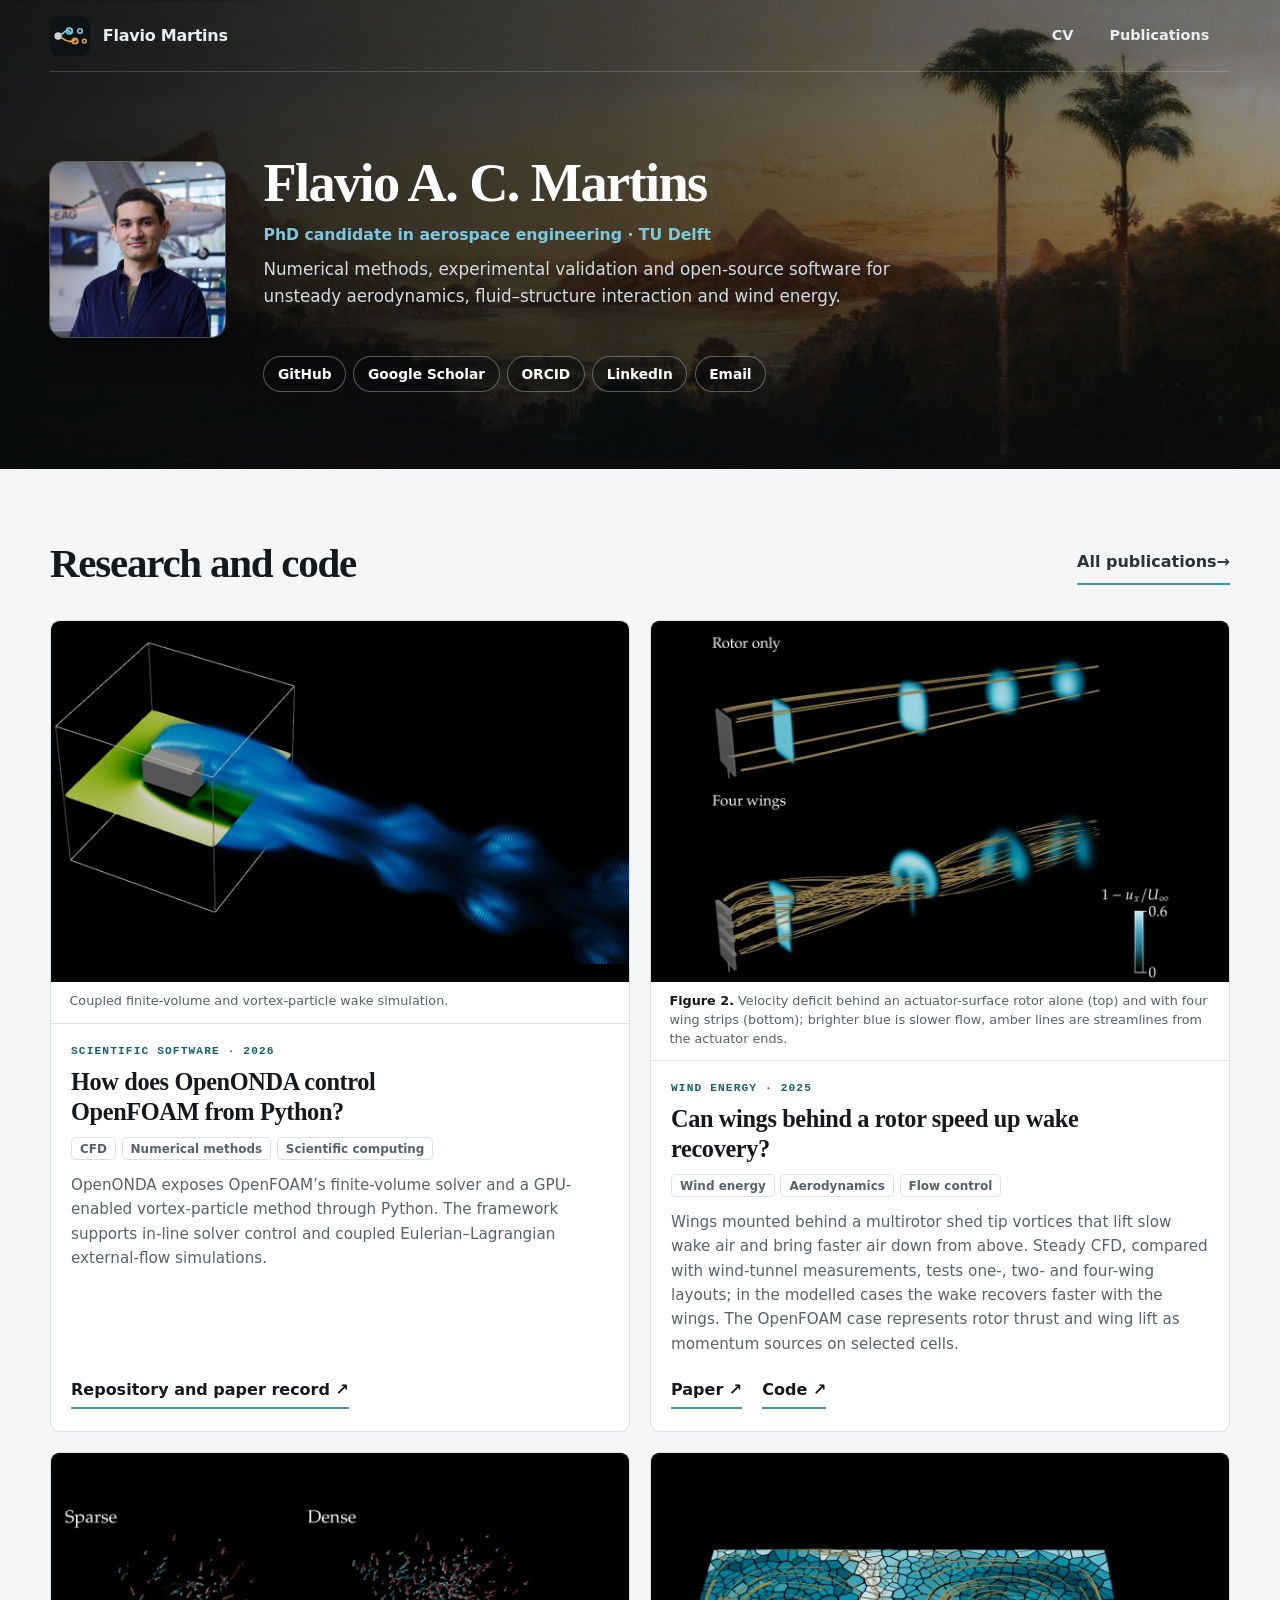
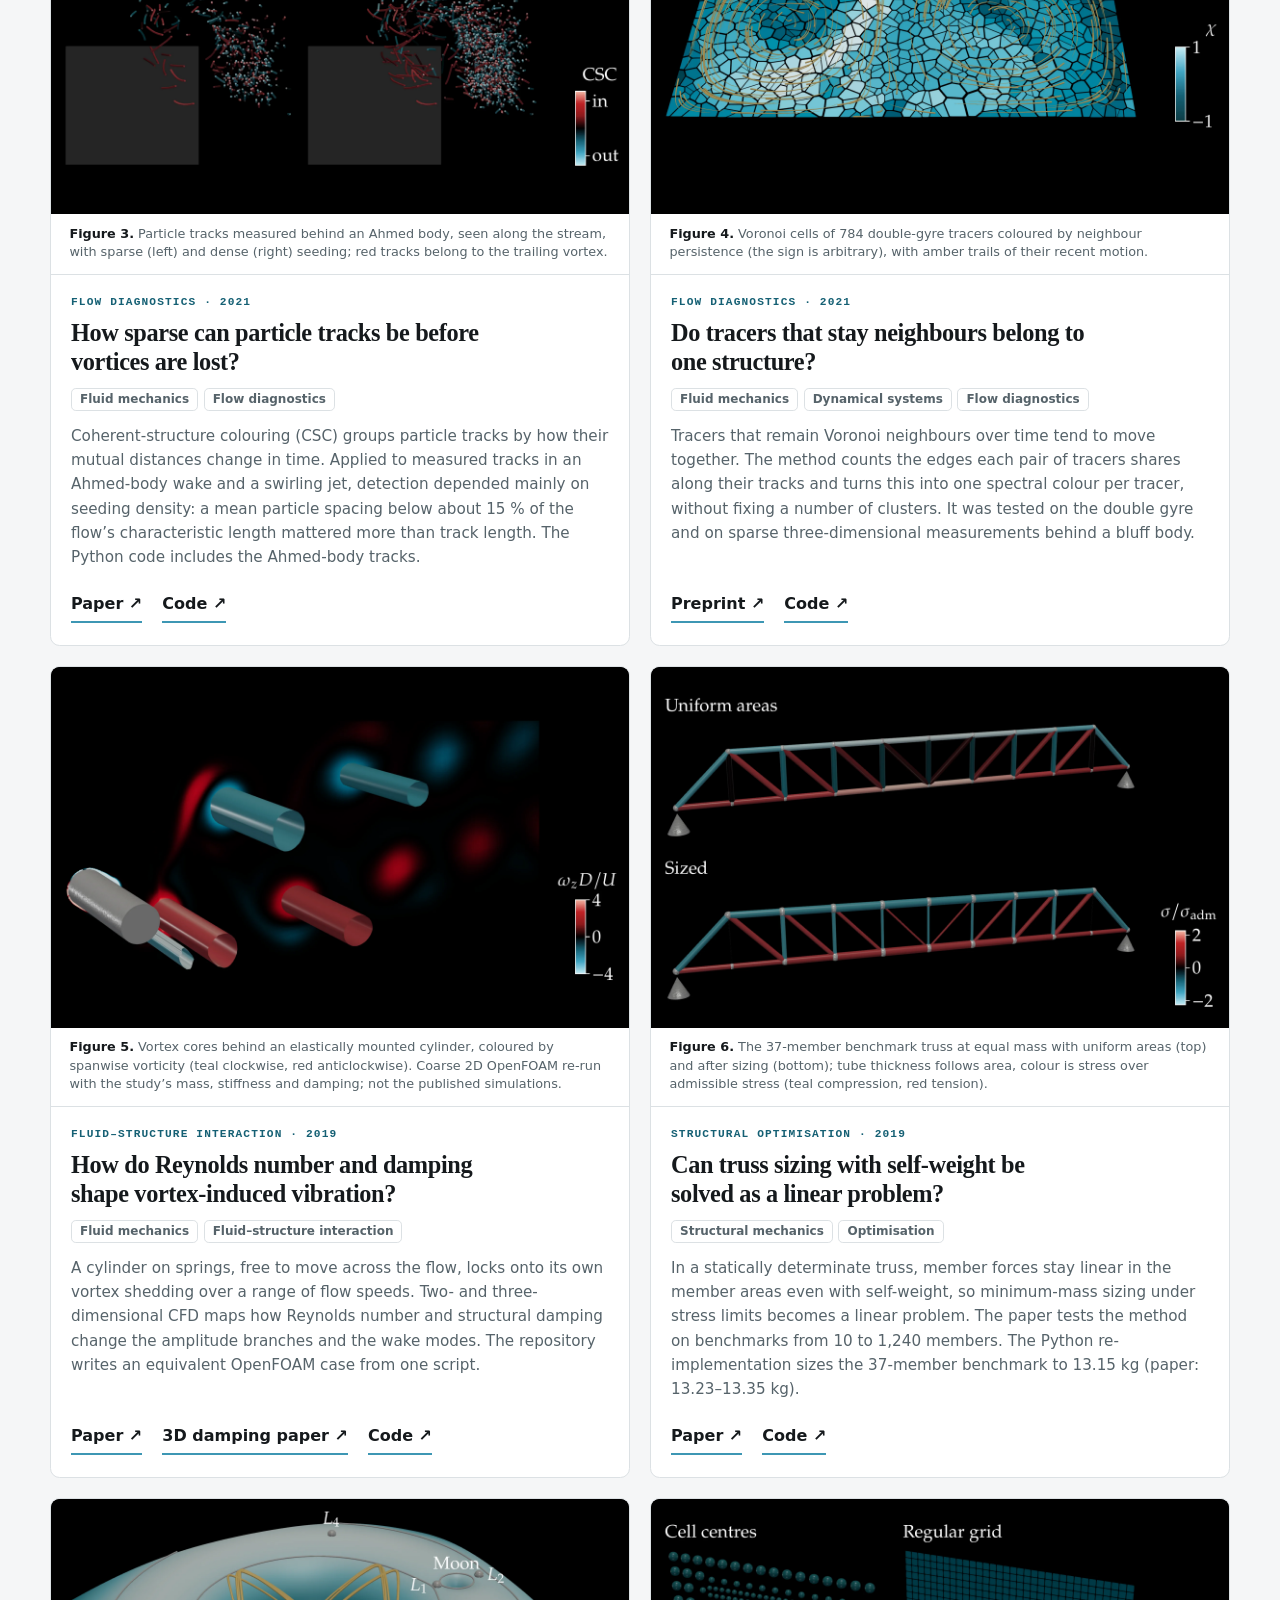
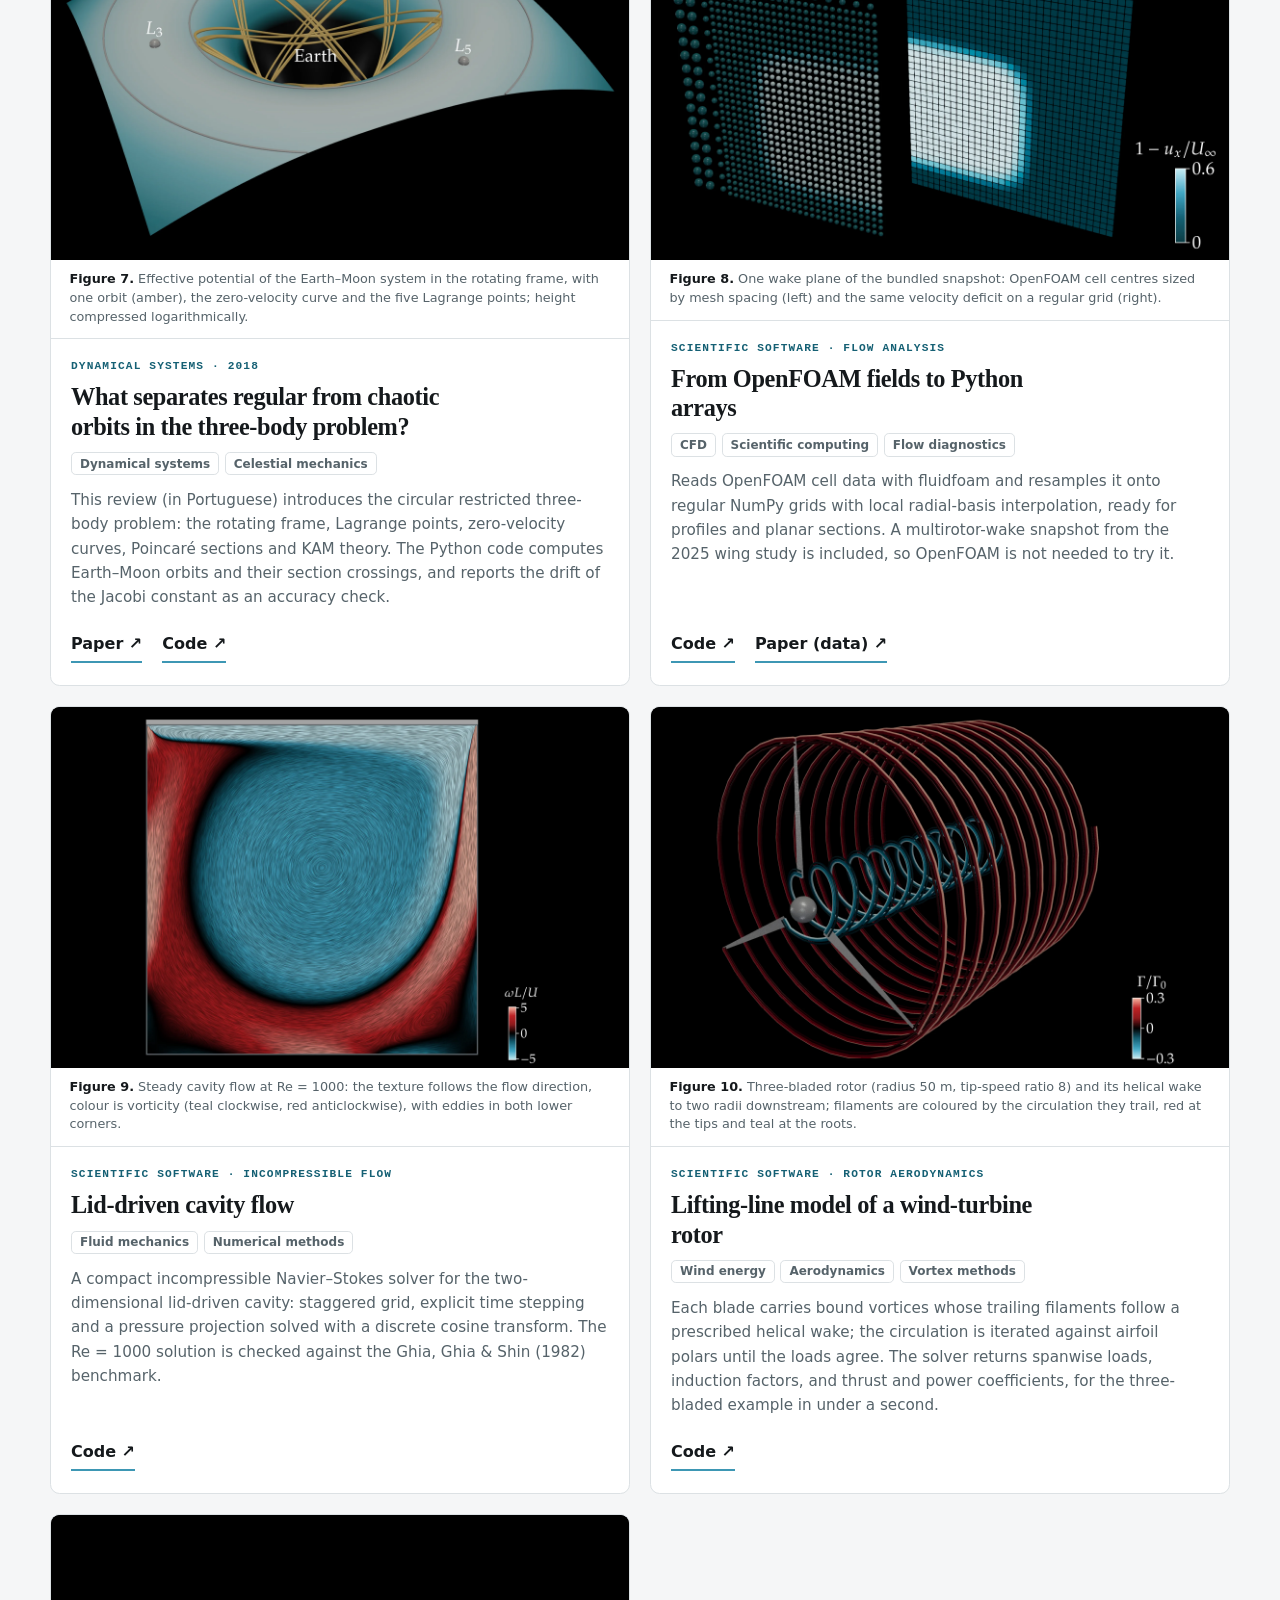
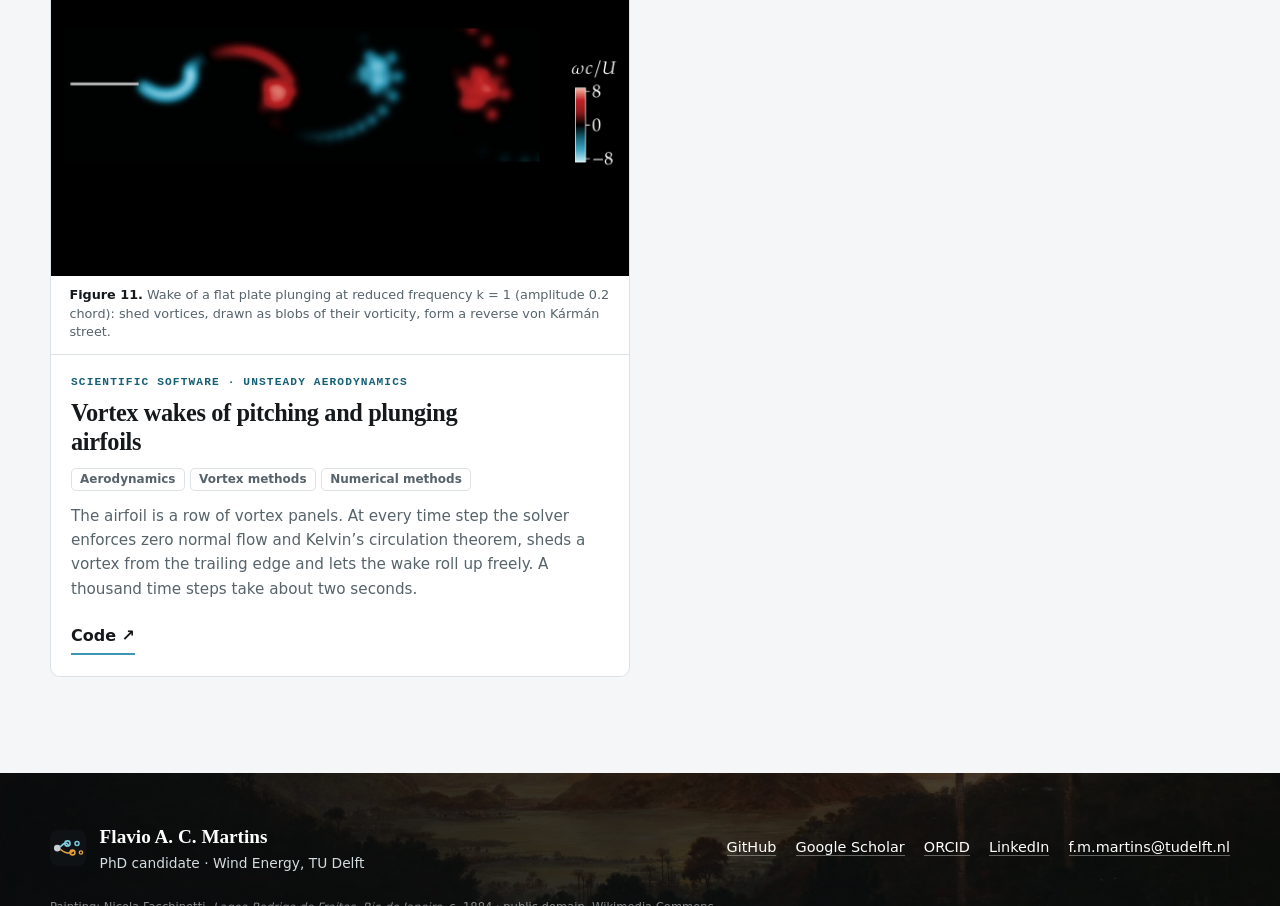
==== commit 0a4d00a8: "Vortex-street logo; tidy publications and CV styles - Logo and favicon: logo B, a von Kármán vortex " ====
--- a/index.html
+++ b/index.html
@@ -7,7 +7,7 @@
     <meta name="theme-color" content="#0b0e10" />
     <title>Flavio A. C. Martins · Computational Fluid Dynamics</title>
     <link rel="icon" type="image/svg+xml" href="/assets/logo.svg" />
-    <link rel="stylesheet" href="/assets/styles.css?v=20261022-pages" />
+    <link rel="stylesheet" href="/assets/styles.css?v=20261023" />
     <script src="/assets/site.js" defer></script>
   </head>
   <body>
@@ -15,7 +15,7 @@
     <!-- site:header -->
     <div class="hero-band">
       <header class="site-header">
-        <a class="wordmark" href="/" aria-label="Flavio Martins, home"><img class="wordmark-mark" src="/assets/logo.svg" width="40" height="40" alt="Vortex logo" /><span>Flavio Martins</span></a>
+        <a class="wordmark" href="/" aria-label="Flavio Martins, home"><img class="wordmark-mark" src="/assets/logo.svg" width="40" height="40" alt="Vortex-street logo" /><span>Flavio Martins</span></a>
         <nav class="site-nav" aria-label="Primary navigation"><a href="/cv/">CV</a><a href="/publications/">Publications</a></nav>
       </header>
       <section class="masthead shell" aria-label="Introduction">
@@ -237,7 +237,7 @@
     <footer class="site-footer">
       <div class="shell footer-inner">
         <div class="footer-id">
-          <img src="/assets/logo.svg" width="36" height="36" alt="Vortex logo" />
+          <img src="/assets/logo.svg" width="36" height="36" alt="Vortex-street logo" />
           <div><p class="footer-name">Flavio A. C. Martins</p><p>PhD candidate · Wind Energy, TU Delft</p></div>
         </div>
         <ul class="footer-links" role="list"><li><a href="https://github.com/EngFlavioMartins" rel="noreferrer">GitHub</a></li><li><a href="https://scholar.google.com/citations?user=WZXamCcAAAAJ&amp;hl=en" rel="noreferrer">Google Scholar</a></li><li><a href="https://orcid.org/0000-0002-1374-5760" rel="noreferrer">ORCID</a></li><li><a href="https://www.linkedin.com/in/flavio-martins-8bb89772" rel="noreferrer">LinkedIn</a></li><li><a href="mailto:f.m.martins@tudelft.nl">f.m.martins@tudelft.nl</a></li></ul>
--- a/assets/styles.css
+++ b/assets/styles.css
@@ -448,6 +448,7 @@
 .cv-skills dd { margin: 0.2rem 0 0; color: var(--ink-soft); font-size: 0.92rem; }
 .cv-plain { margin: 0.3rem 0 0; color: var(--ink-soft); }
 .cv-section a { color: var(--violet); }
+.cv-panel[hidden] { display: none; }
 @media (max-width: 860px) {
   .cv-columns { grid-template-columns: 1fr; }
 }
@@ -465,389 +466,6 @@
   clip: rect(0, 0, 0, 0) !important;
   white-space: nowrap !important;
   border: 0 !important;
-}
-
-.page-hero {
-  display: grid;
-  grid-template-columns: minmax(0, 1.2fr) minmax(300px, 0.8fr);
-  gap: clamp(3rem, 9vw, 8rem);
-  align-items: end;
-  padding-block: clamp(5rem, 10vw, 9rem) clamp(3.8rem, 7vw, 6rem);
-}
-
-.page-hero h1 { max-width: none; font-size: clamp(3.6rem, 7.2vw, 6.7rem); }
-.page-actions { justify-self: end; padding-bottom: 0.5rem; }
-.page-actions .profile-link-row,
-.page-actions .download-row { margin-top: 0; }
-
-.download-row a {
-  min-height: 44px;
-  display: inline-flex;
-  align-items: center;
-  color: var(--ink);
-  font-size: 0.9rem;
-  font-weight: 780;
-  text-decoration: none;
-  border-bottom: 2px solid var(--cyan);
-}
-
-/* CV */
-.cv-shell { padding-bottom: clamp(6rem, 10vw, 9rem); }
-
-.cv-tabs {
-  position: sticky;
-  top: 0;
-  z-index: 20;
-  display: grid;
-  grid-template-columns: repeat(2, minmax(0, 1fr));
-  gap: 0.35rem;
-  margin-bottom: 1rem;
-  padding: 0.4rem;
-  border: 1px solid var(--line);
-  border-radius: 1rem;
-  background: rgba(245, 246, 247, 0.9);
-  backdrop-filter: blur(16px);
-}
-
-.cv-tabs button {
-  min-height: 3.2rem;
-  padding: 0.7rem 1rem;
-  color: var(--muted);
-  border: 0;
-  border-radius: 0.72rem;
-  background: transparent;
-  font: inherit;
-  font-weight: 780;
-  cursor: pointer;
-}
-
-.cv-tabs button[aria-selected="true"] { color: white; background: var(--night); }
-
-.cv-panel {
-  overflow: hidden;
-  border: 1px solid var(--line);
-  border-radius: 1.35rem;
-  background: rgba(255, 255, 255, 0.96);
-  box-shadow: var(--shadow);
-}
-
-.cv-panel[hidden] { display: none; }
-
-.cv-heading {
-  position: relative;
-  overflow: hidden;
-  display: grid;
-  grid-template-columns: minmax(250px, 0.72fr) minmax(0, 1fr);
-  gap: clamp(2rem, 6vw, 5rem);
-  padding: clamp(2.2rem, 5vw, 4.2rem);
-  color: white;
-  background: var(--night);
-}
-
-.cv-heading::after {
-  content: none;
-}
-
-.cv-heading > * { position: relative; z-index: 1; }
-.cv-heading .eyebrow { color: var(--dark-accent); }
-.cv-heading h2 { max-width: 13ch; }
-.cv-heading > p { align-self: end; margin: 0; color: var(--dark-muted); font-size: 1.03rem; }
-
-.cv-layout {
-  display: grid;
-  grid-template-columns: minmax(0, 1fr) minmax(270px, 0.38fr);
-  gap: 1px;
-  background: var(--line);
-}
-
-.cv-main,
-.cv-aside { background: var(--surface); }
-.cv-main { padding: clamp(1.8rem, 5vw, 4rem); }
-.cv-aside { padding: clamp(1.8rem, 3.5vw, 2.8rem); }
-.cv-section + .cv-section { margin-top: clamp(3.2rem, 7vw, 5.5rem); }
-
-.cv-section > h3 {
-  margin-bottom: 1.6rem;
-  padding-bottom: 0.72rem;
-  border-bottom: 1px solid var(--line);
-  font-family: inherit;
-  font-size: 1rem;
-  font-weight: 800;
-  letter-spacing: 0.07em;
-  text-transform: uppercase;
-}
-
-.timeline { border-top: 1px solid var(--line); }
-
-.timeline-item {
-  display: grid;
-  grid-template-columns: 8.8rem minmax(0, 1fr);
-  gap: 1.5rem;
-  padding-block: 1.8rem;
-  border-bottom: 1px solid var(--line);
-}
-
-.timeline-date {
-  color: var(--violet);
-  font-family: ui-monospace, SFMono-Regular, Menlo, Consolas, monospace;
-  font-size: 0.76rem;
-  font-weight: 760;
-  letter-spacing: 0.04em;
-}
-
-.timeline-item h4,
-.compact-entry h4,
-.stack-list h4 {
-  margin: 0;
-  color: var(--ink);
-  font-size: 1.06rem;
-  line-height: 1.4;
-}
-
-.timeline-item p,
-.timeline-item ul { color: var(--muted); }
-.timeline-item ul { margin: 0.8rem 0 0; padding-left: 1.15rem; }
-.timeline-item li + li { margin-top: 0.45rem; }
-.meta-line { margin: 0.3rem 0 0.85rem; color: var(--violet-deep) !important; font-weight: 720; }
-.skill-list { margin: 0; }
-.skill-list > div { padding: 1.15rem 0; border-top: 1px solid var(--line); }
-.skill-list > div:last-child { border-bottom: 1px solid var(--line); }
-.skill-list dt { color: var(--ink); font-weight: 800; }
-.skill-list dd { margin: 0.28rem 0 0; color: var(--muted); line-height: 1.55; }
-.compact-entry { padding-block: 0.85rem; }
-.compact-entry + .compact-entry { border-top: 1px solid var(--line); }
-.compact-entry p,
-.stack-list p { margin: 0.25rem 0 0; color: var(--muted); }
-.stack-list { display: grid; gap: 0.85rem; }
-
-.stack-list article {
-  padding: 1.2rem 1.3rem;
-  border: 1px solid var(--line);
-  border-left: 3px solid var(--violet);
-  border-radius: 0.7rem;
-  background: var(--paper);
-}
-
-.plain-list { margin: 0; padding: 0; list-style: none; }
-.plain-list li { padding: 1.2rem 0; color: var(--muted); border-top: 1px solid var(--line); }
-.plain-list li:last-child { border-bottom: 1px solid var(--line); }
-.plain-list strong { color: var(--ink); }
-.tag-list { display: flex; flex-wrap: wrap; gap: 0.45rem; margin: 0; padding: 0; list-style: none; }
-
-.tag-list li {
-  padding: 0.38rem 0.65rem;
-  color: var(--ink-soft);
-  border: 1px solid var(--line);
-  border-radius: 999px;
-  background: var(--paper);
-  font-family: ui-monospace, SFMono-Regular, Menlo, Consolas, monospace;
-  font-size: 0.71rem;
-}
-
-.cv-callout {
-  padding: 1.4rem;
-  color: white;
-  border-radius: 0.85rem;
-  background: var(--night);
-}
-
-.cv-callout h3 { margin-bottom: 1rem; border: 0; color: white; }
-.cv-callout a { color: white; font-weight: 780; text-decoration-color: var(--dark-accent); }
-
-/* Publications */
-.publications-hero,
-.projects-hero { border-bottom: 1px solid var(--line); }
-
-.publication-toolbar {
-  display: grid;
-  grid-template-columns: auto minmax(0, 1fr);
-  gap: 2rem;
-  align-items: start;
-  padding-top: clamp(2.8rem, 6vw, 5rem);
-}
-
-.publication-total {
-  margin: 0;
-  color: var(--muted);
-  font-size: 0.88rem;
-  white-space: nowrap;
-}
-
-.publication-total span { color: var(--ink); font-family: var(--display); font-size: 1.65rem; font-weight: 650; }
-
-.category-nav {
-  display: flex;
-  flex-wrap: wrap;
-  justify-content: flex-end;
-  gap: 0.55rem;
-}
-
-.category-nav a {
-  min-height: 42px;
-  display: inline-flex;
-  align-items: center;
-  padding: 0.55rem 0.85rem;
-  color: var(--ink-soft);
-  border: 1px solid var(--line);
-  border-radius: 999px;
-  background: rgba(255, 255, 255, 0.7);
-  font-size: 0.78rem;
-  font-weight: 720;
-  text-decoration: none;
-}
-
-.category-nav a:hover { color: white; border-color: var(--violet); background: var(--violet); }
-.publication-list { display: grid; gap: 1.2rem; }
-.publication-category { scroll-margin-top: 1.5rem; overflow: hidden; border: 1px solid var(--line); border-radius: 1.15rem; background: rgba(255, 255, 255, 0.92); box-shadow: var(--shadow-small); }
-
-.publication-category > header {
-  display: grid;
-  grid-template-columns: 4.5rem minmax(0, 1fr) auto;
-  gap: 1.4rem;
-  align-items: center;
-  padding: 1.45rem 1.6rem;
-  border-bottom: 1px solid var(--line);
-  background: var(--surface-tint);
-}
-
-.publication-category > header h2 { max-width: none; font-size: clamp(1.65rem, 3vw, 2.55rem); }
-.category-number { margin: 0; }
-.category-total { margin: 0; color: var(--muted); font-size: 0.78rem; }
-
-.publication-entry {
-  display: grid;
-  grid-template-columns: 4.5rem minmax(0, 1fr);
-  gap: 1.4rem;
-  padding: 1.7rem 1.6rem;
-  border-bottom: 1px solid var(--line);
-}
-
-.publication-entry:last-child { border-bottom: 0; }
-.publication-year { margin: 0; padding-top: 0.15rem; }
-.publication-kind { margin: 0 0 0.55rem; }
-.publication-entry h3 { max-width: 48ch; font-family: inherit; font-size: clamp(1.08rem, 1.8vw, 1.4rem); font-weight: 760; letter-spacing: -0.018em; line-height: 1.35; }
-.publication-entry h3 a { text-decoration: none; }
-.publication-entry h3 a:hover { text-decoration: underline; text-decoration-color: var(--cyan); }
-.publication-authors { margin: 0.75rem 0 0; color: var(--muted); }
-.publication-authors strong { color: var(--ink); }
-.publication-meta { margin: 0.27rem 0 0; color: var(--muted); font-size: 0.8rem; }
-.notice-card { padding: 1.5rem; border: 1px solid var(--line); border-radius: 0.8rem; background: white; }
-
-/* Projects */
-.featured-project {
-  overflow: hidden;
-  display: grid;
-  grid-template-columns: minmax(280px, 0.78fr) minmax(0, 1.22fr);
-  min-height: 520px;
-  margin-top: clamp(3rem, 6vw, 5rem);
-  margin-bottom: clamp(3rem, 6vw, 5rem);
-  color: white;
-  border-radius: 1.35rem;
-  background: var(--night);
-  box-shadow: var(--shadow);
-}
-
-.project-code {
-  position: relative;
-  overflow: hidden;
-  display: grid;
-  align-content: center;
-  justify-items: center;
-  gap: 1rem;
-  min-height: 360px;
-  padding: 2rem;
-  background:
-    linear-gradient(180deg, rgba(44, 125, 160, 0.16), transparent 52%),
-    linear-gradient(115deg, rgba(21, 96, 116, 0.12), transparent 42%, rgba(0, 157, 169, 0.14)),
-    linear-gradient(145deg, #0b0e10, #10181c 65%, #13222a);
-}
-
-.project-code::before {
-  content: "";
-  position: absolute;
-  inset: 0;
-  opacity: 0.76;
-  background: url("/assets/hybrid-cfd.svg") center / cover no-repeat;
-}
-
-.project-code::after {
-  content: "";
-  position: absolute;
-  right: 8%;
-  bottom: 10%;
-  left: 8%;
-  height: 1px;
-  background: linear-gradient(90deg, transparent, rgba(101, 214, 218, 0.56), rgba(240, 160, 111, 0.4), transparent);
-}
-
-.project-code span {
-  position: relative;
-  z-index: 1;
-  min-width: 9rem;
-  padding: 0.65rem 0.8rem;
-  text-align: center;
-  color: white;
-  border: 1px solid rgba(255, 255, 255, 0.26);
-  border-radius: 999px;
-  background: rgba(14, 18, 20, 0.66);
-  box-shadow: 0 8px 24px rgba(14, 18, 20, 0.2);
-  backdrop-filter: blur(8px);
-  font-family: ui-monospace, SFMono-Regular, Menlo, Consolas, monospace;
-  font-size: 0.74rem;
-}
-
-.project-code i { position: relative; z-index: 1; width: 1px; height: 2rem; background: linear-gradient(var(--cyan), var(--magenta)); }
-.featured-project-copy { align-self: center; padding: clamp(2.3rem, 6vw, 5rem); }
-.featured-project-copy .eyebrow { color: var(--dark-accent); }
-.featured-project-copy h2 { max-width: none; }
-.featured-project-copy > p:not(.eyebrow) { max-width: 58ch; color: var(--dark-muted); font-size: 1.03rem; }
-.featured-project-copy .tag-list li { color: white; border-color: rgba(255, 255, 255, 0.2); background: rgba(255, 255, 255, 0.07); }
-.featured-project-copy .button-primary { color: var(--night); border-color: var(--dark-accent); background: var(--dark-accent); }
-.featured-project-copy .button-primary:hover { color: white; border-color: var(--violet); background: var(--violet); }
-.featured-project-copy .repo-meta { color: var(--dark-muted); }
-
-.split-heading { display: flex; align-items: end; justify-content: space-between; gap: 2rem; }
-.research-project-grid { display: grid; grid-template-columns: repeat(3, 1fr); gap: 1rem; }
-
-.research-card {
-  min-height: 390px;
-  display: flex;
-  flex-direction: column;
-  padding: 1.8rem;
-  border: 1px solid var(--line);
-  border-radius: 1rem;
-  background: rgba(255, 255, 255, 0.92);
-  box-shadow: var(--shadow-small);
-}
-
-.research-card::before { content: ""; width: 3rem; height: 2px; margin-bottom: 1.3rem; background: var(--violet); }
-.research-card h3 { font-size: 1.7rem; }
-.research-card > p:not(.card-index) { color: var(--muted); }
-.research-card a,
-.repo-card a { margin-top: auto; align-self: flex-start; font-weight: 780; text-decoration: none; border-bottom: 2px solid var(--cyan); }
-
-.code-section { background: var(--surface-tint); }
-.repo-grid { display: grid; grid-template-columns: repeat(2, 1fr); gap: 1rem; }
-
-.repo-card {
-  min-height: 300px;
-  display: flex;
-  flex-direction: column;
-  padding: clamp(1.5rem, 3vw, 2.3rem);
-  border: 1px solid var(--line);
-  border-radius: 1rem;
-  background: rgba(255, 255, 255, 0.94);
-  box-shadow: var(--shadow-small);
-}
-
-.repo-card h3 { max-width: 18ch; font-size: 1.55rem; }
-.repo-card > p:not(.repo-number, .repo-meta) { color: var(--muted); }
-.repo-number { margin: 0 0 1.2rem; }
-.repo-meta { color: var(--muted); font-size: 0.78rem; }
-.repo-card, .research-card, .publication-category, .cv-panel {
-  border-radius: 0.65rem;
-  background: white;
-  box-shadow: 0 3px 12px rgba(14, 18, 20, 0.025);
 }
 
 :focus-visible { outline: 3px solid var(--focus); outline-offset: 4px; }
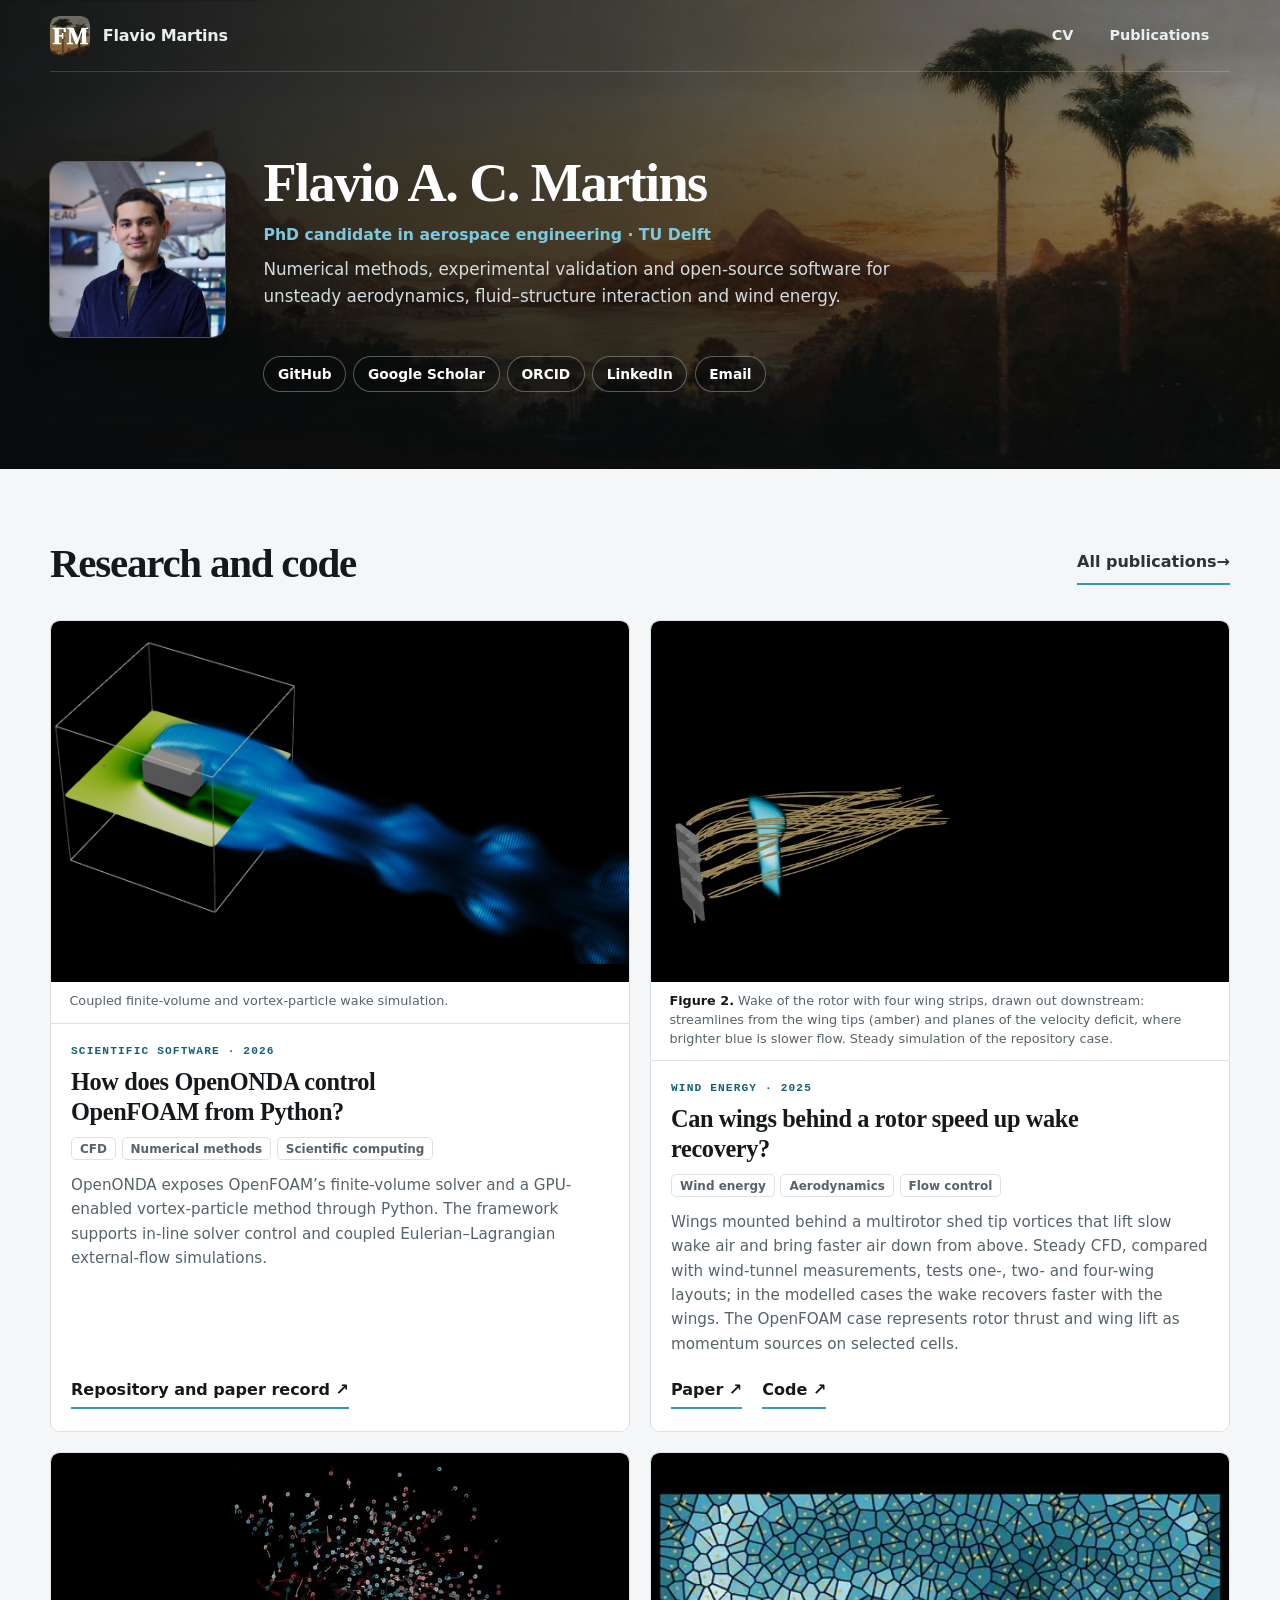
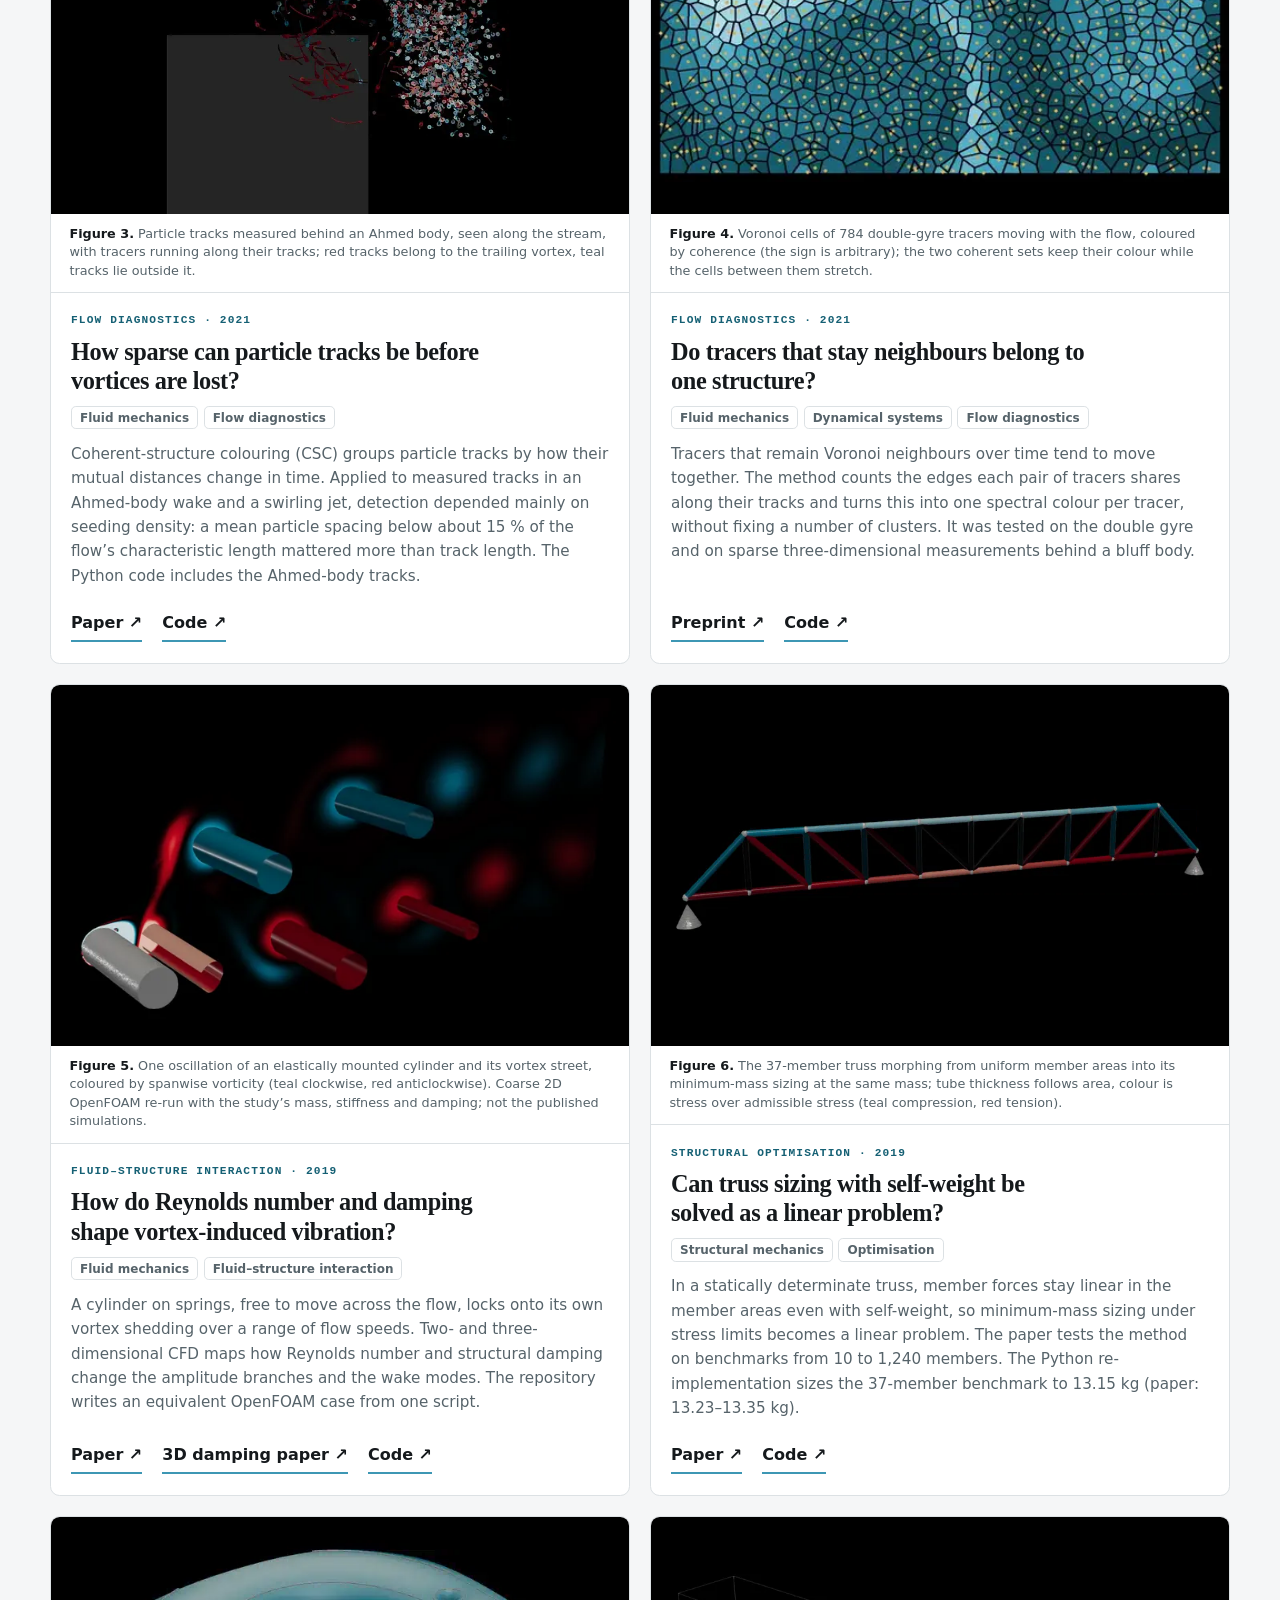
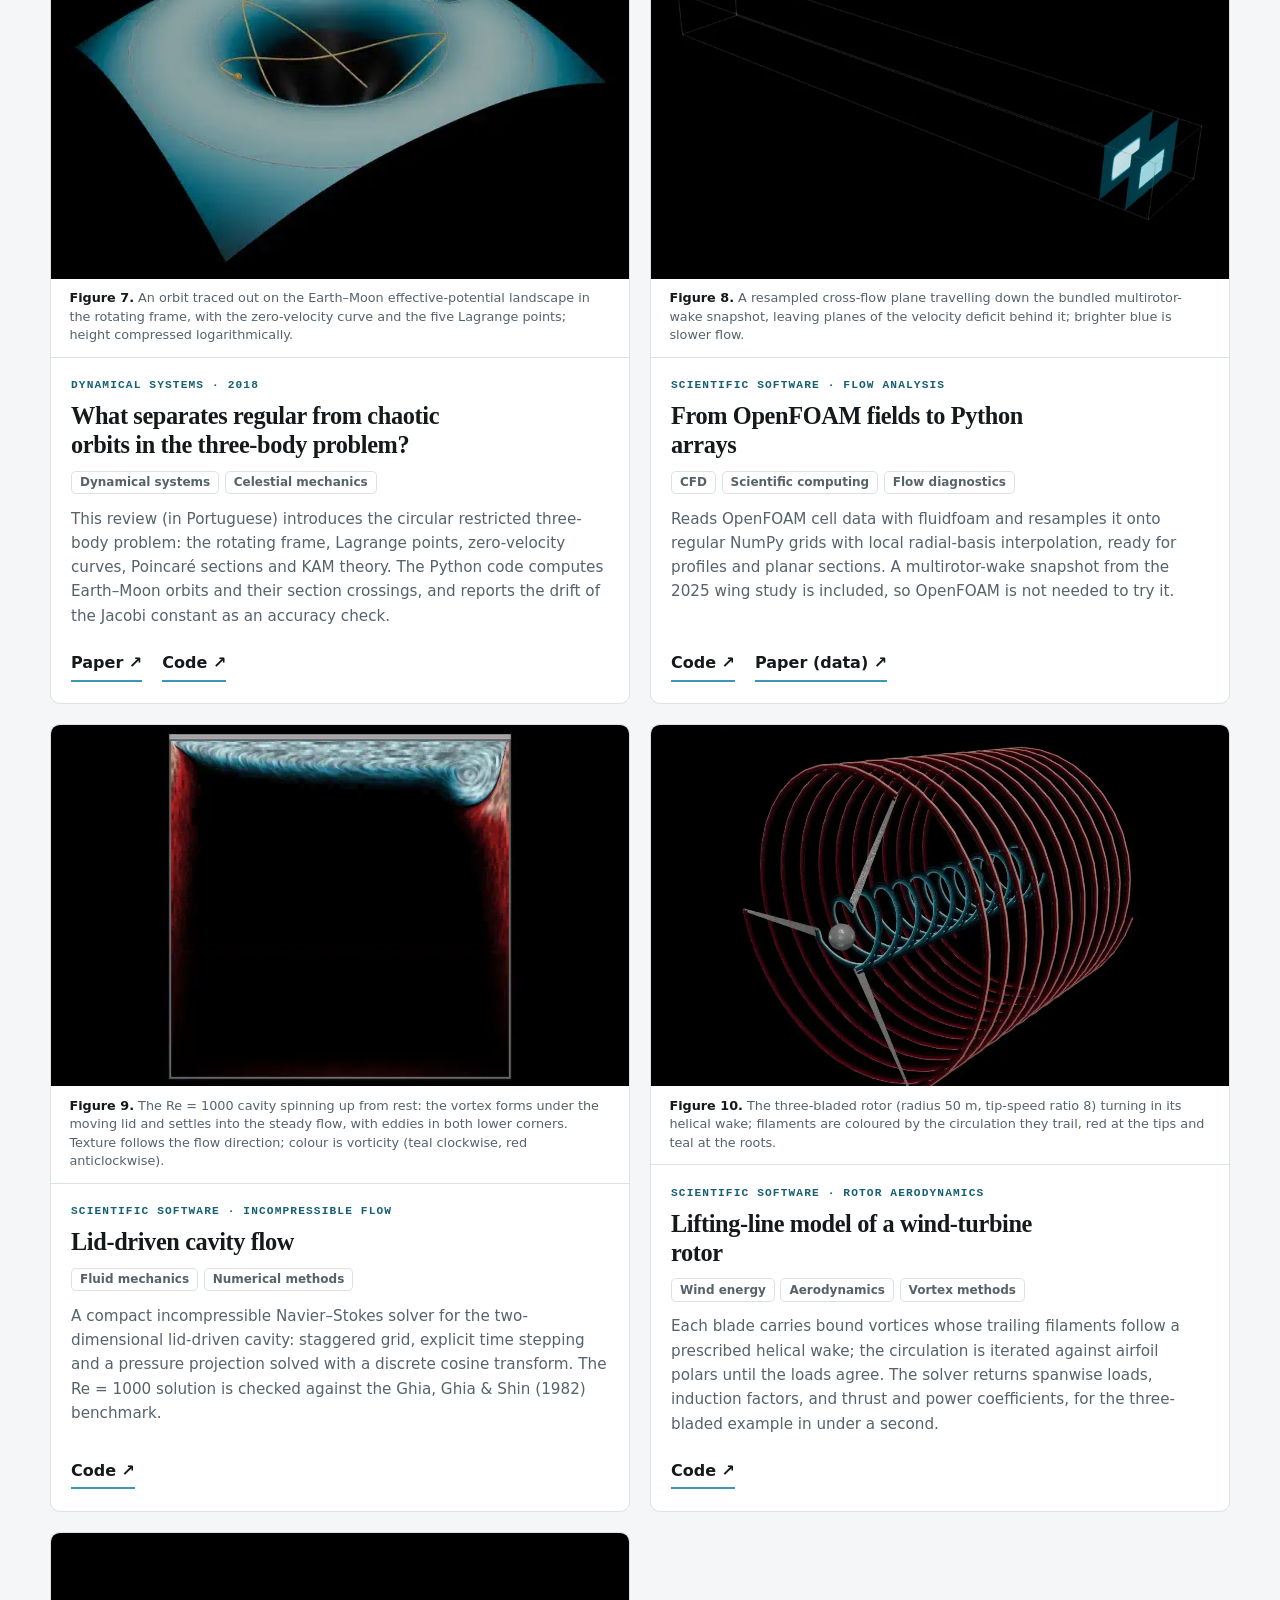
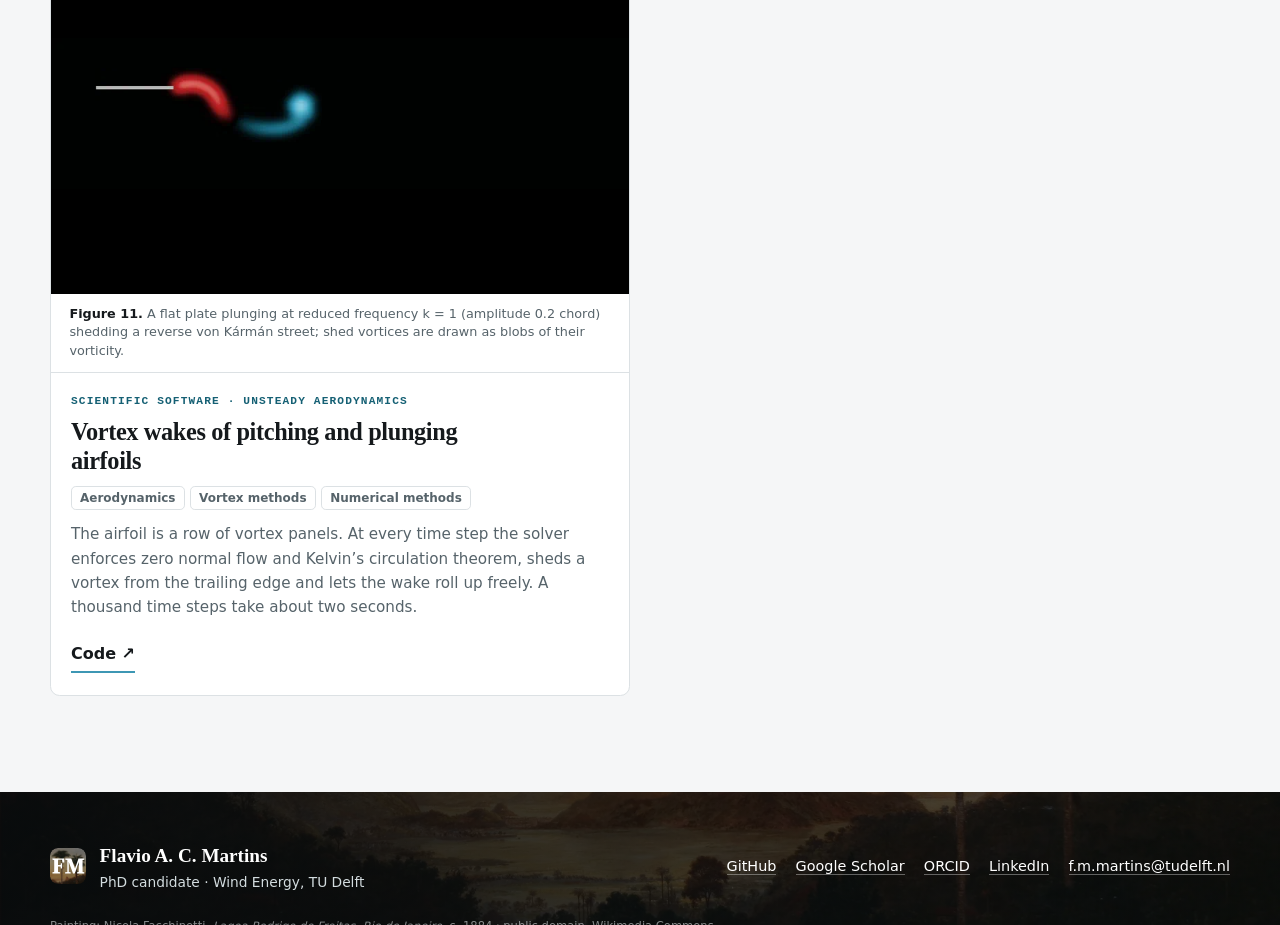
==== commit b9687549: "Animated posts and a palm-tree FM logo - The ten research posts now show each repository's README an" ====
--- a/index.html
+++ b/index.html
@@ -7,7 +7,9 @@
     <meta name="theme-color" content="#0b0e10" />
     <title>Flavio A. C. Martins · Computational Fluid Dynamics</title>
     <link rel="icon" type="image/svg+xml" href="/assets/logo.svg" />
-    <link rel="stylesheet" href="/assets/styles.css?v=20261023" />
+    <link rel="icon" type="image/png" sizes="32x32" href="/assets/favicon-32.png" />
+    <link rel="apple-touch-icon" href="/assets/logo-180.png" />
+    <link rel="stylesheet" href="/assets/styles.css?v=20261025" />
     <script src="/assets/site.js" defer></script>
   </head>
   <body>
@@ -15,7 +17,7 @@
     <!-- site:header -->
     <div class="hero-band">
       <header class="site-header">
-        <a class="wordmark" href="/" aria-label="Flavio Martins, home"><img class="wordmark-mark" src="/assets/logo.svg" width="40" height="40" alt="Vortex-street logo" /><span>Flavio Martins</span></a>
+        <a class="wordmark" href="/" aria-label="Flavio Martins, home"><img class="wordmark-mark" src="/assets/logo.svg" width="40" height="40" alt="FM logo" /><span>Flavio Martins</span></a>
         <nav class="site-nav" aria-label="Primary navigation"><a href="/cv/">CV</a><a href="/publications/">Publications</a></nav>
       </header>
       <section class="masthead shell" aria-label="Introduction">
@@ -65,8 +67,11 @@
           <article class="research-story" id="regenerative-wakes">
             <span id="openfoam-actuator-surface" class="study-anchor" aria-hidden="true"></span>
             <figure>
-              <img src="/assets/work/renders/regenerative-wakes.webp?v=20261022d" width="2400" height="1500" loading="lazy" alt="On black, two rotor wakes stacked, each crossed by four glowing velocity-deficit planes and amber streamlines: without wings the wake stays square and level; with four wing strips it lifts into a mushroom shape and fades" />
-              <figcaption><strong>Figure 2.</strong> Velocity deficit behind an actuator-surface rotor alone (top) and with four wing strips (bottom); brighter blue is slower flow, amber lines are streamlines from the actuator ends.</figcaption>
+              <picture>
+                <source media="(prefers-reduced-motion: reduce)" srcset="/assets/work/renders/regenerative-wakes.webp?v=20261022d" />
+                <img src="/assets/work/anim/regenerative-wakes.webp?v=1" width="840" height="353" loading="lazy" alt="The wake of a rotor with four brushed-metal wing strips drawn out downstream: amber streamlines from the wing tips grow and glowing planes of the velocity deficit light up as they pass" />
+              </picture>
+              <figcaption><strong>Figure 2.</strong> Wake of the rotor with four wing strips, drawn out downstream: streamlines from the wing tips (amber) and planes of the velocity deficit, where brighter blue is slower flow. Steady simulation of the repository case.</figcaption>
             </figure>
             <div class="research-story-copy">
               <p class="work-meta">Wind energy · 2025</p>
@@ -82,8 +87,11 @@
           </article>
           <article class="research-story" id="work-csc">
             <figure>
-              <img src="/assets/work/renders/coherent-structure-colouring.webp?v=20261022d" width="2400" height="1500" loading="lazy" alt="On black, two views along the wake of an Ahmed body with sparse and dense particle tracks; red tracks curl around the trailing vortex beside the dark grey rear face, teal tracks lie outside it" />
-              <figcaption><strong>Figure 3.</strong> Particle tracks measured behind an Ahmed body, seen along the stream, with sparse (left) and dense (right) seeding; red tracks belong to the trailing vortex.</figcaption>
+              <picture>
+                <source media="(prefers-reduced-motion: reduce)" srcset="/assets/work/renders/coherent-structure-colouring.webp?v=20261022d" />
+                <img src="/assets/work/anim/coherent-structure-colouring.webp?v=1" width="640" height="626" loading="lazy" alt="Measured particle tracks behind an Ahmed body seen along the stream, with tracers running along them; tracks in the trailing vortex glow red, the others teal" />
+              </picture>
+              <figcaption><strong>Figure 3.</strong> Particle tracks measured behind an Ahmed body, seen along the stream, with tracers running along their tracks; red tracks belong to the trailing vortex, teal tracks lie outside it.</figcaption>
             </figure>
             <div class="research-story-copy">
               <p class="work-meta">Flow diagnostics · 2021</p>
@@ -98,8 +106,11 @@
           </article>
           <article class="research-story" id="voronoi-coherence">
             <figure>
-              <img src="/assets/work/renders/voronoi-coherence.webp?v=20261022d" width="2400" height="1500" loading="lazy" alt="Voronoi cells of double-gyre tracers coloured by neighbour persistence, glowing in light and dark teal bands that follow the two gyres, with short amber trails of recent motion" />
-              <figcaption><strong>Figure 4.</strong> Voronoi cells of 784 double-gyre tracers coloured by neighbour persistence (the sign is arbitrary), with amber trails of their recent motion.</figcaption>
+              <picture>
+                <source media="(prefers-reduced-motion: reduce)" srcset="/assets/work/renders/voronoi-coherence.webp?v=20261022d" />
+                <img src="/assets/work/anim/voronoi-coherence.webp?v=1" width="520" height="267" loading="lazy" alt="Voronoi cells of 784 double-gyre tracers moving with the flow, coloured by coherence; the two coherent sets keep their colour while the cells between them stretch" />
+              </picture>
+              <figcaption><strong>Figure 4.</strong> Voronoi cells of 784 double-gyre tracers moving with the flow, coloured by coherence (the sign is arbitrary); the two coherent sets keep their colour while the cells between them stretch.</figcaption>
             </figure>
             <div class="research-story-copy">
               <p class="work-meta">Flow diagnostics · 2021</p>
@@ -115,8 +126,11 @@
           </article>
           <article class="research-story" id="work-viv">
             <figure>
-              <img src="/assets/work/renders/vortex-induced-vibration.webp?v=20261022d" width="2400" height="1500" loading="lazy" alt="On black, a brushed-metal cylinder with teal and red vortex cores shed alternately behind it over a glowing plane of spanwise vorticity, with a colour bar" />
-              <figcaption><strong>Figure 5.</strong> Vortex cores behind an elastically mounted cylinder, coloured by spanwise vorticity (teal clockwise, red anticlockwise). Coarse 2D OpenFOAM re-run with the study’s mass, stiffness and damping; not the published simulations.</figcaption>
+              <picture>
+                <source media="(prefers-reduced-motion: reduce)" srcset="/assets/work/renders/vortex-induced-vibration.webp?v=20261022d" />
+                <img src="/assets/work/anim/vortex-induced-vibration.webp?v=1" width="720" height="418" loading="lazy" alt="One oscillation of an elastically mounted brushed-metal cylinder shedding teal and red vortex cores, coloured by spanwise vorticity" />
+              </picture>
+              <figcaption><strong>Figure 5.</strong> One oscillation of an elastically mounted cylinder and its vortex street, coloured by spanwise vorticity (teal clockwise, red anticlockwise). Coarse 2D OpenFOAM re-run with the study’s mass, stiffness and damping; not the published simulations.</figcaption>
             </figure>
             <div class="research-story-copy">
               <p class="work-meta">Fluid–structure interaction · 2019</p>
@@ -131,8 +145,11 @@
           </article>
           <article class="research-story" id="work-truss">
             <figure>
-              <img src="/assets/work/renders/truss-sizing.webp?v=20261022d" width="2400" height="1500" loading="lazy" alt="On black, two bridge-like trusses of equal mass: the top one with equal member thickness and pale over-stressed chords, the bottom one with sized members in even teal and red, with brushed-metal joints and supports, beside a stress colour bar" />
-              <figcaption><strong>Figure 6.</strong> The 37-member benchmark truss at equal mass with uniform areas (top) and after sizing (bottom); tube thickness follows area, colour is stress over admissible stress (teal compression, red tension).</figcaption>
+              <picture>
+                <source media="(prefers-reduced-motion: reduce)" srcset="/assets/work/renders/truss-sizing.webp?v=20261022d" />
+                <img src="/assets/work/anim/truss-sizing.webp?v=1" width="840" height="258" loading="lazy" alt="The 37-member truss morphing from equal member areas into its minimum-mass sizing: over-stressed members thicken and cool to the admissible stress" />
+              </picture>
+              <figcaption><strong>Figure 6.</strong> The 37-member truss morphing from uniform member areas into its minimum-mass sizing at the same mass; tube thickness follows area, colour is stress over admissible stress (teal compression, red tension).</figcaption>
             </figure>
             <div class="research-story-copy">
               <p class="work-meta">Structural optimisation · 2019</p>
@@ -147,8 +164,11 @@
           </article>
           <article class="research-story" id="celestial-dynamics">
             <figure>
-              <img src="/assets/work/renders/three-body.webp?v=20261022d" width="2400" height="1500" loading="lazy" alt="On black, a teal effective-potential landscape with a dark well around the Earth holding an amber rosette orbit, a grey zero-velocity curve and five labelled grey spheres at the Lagrange points" />
-              <figcaption><strong>Figure 7.</strong> Effective potential of the Earth–Moon system in the rotating frame, with one orbit (amber), the zero-velocity curve and the five Lagrange points; height compressed logarithmically.</figcaption>
+              <picture>
+                <source media="(prefers-reduced-motion: reduce)" srcset="/assets/work/renders/three-body.webp?v=20261022d" />
+                <img src="/assets/work/anim/three-body.webp?v=1" width="720" height="418" loading="lazy" alt="An amber orbit traced out around the Earth on the teal Earth–Moon effective-potential landscape, with the zero-velocity curve and the five Lagrange points" />
+              </picture>
+              <figcaption><strong>Figure 7.</strong> An orbit traced out on the Earth–Moon effective-potential landscape in the rotating frame, with the zero-velocity curve and the five Lagrange points; height compressed logarithmically.</figcaption>
             </figure>
             <div class="research-story-copy">
               <p class="work-meta">Dynamical systems · 2018</p>
@@ -163,8 +183,11 @@
           </article>
           <article class="research-story" id="openfoam-postprocessing">
             <figure>
-              <img src="/assets/work/renders/openfoam-postprocessing.webp?v=20261022d" width="2400" height="1500" loading="lazy" alt="On black, one wake plane: on the left, spheres at OpenFOAM cell centres, denser and brighter in the wake; on the right, the same velocity deficit on a regular grid of square cells" />
-              <figcaption><strong>Figure 8.</strong> One wake plane of the bundled snapshot: OpenFOAM cell centres sized by mesh spacing (left) and the same velocity deficit on a regular grid (right).</figcaption>
+              <picture>
+                <source media="(prefers-reduced-motion: reduce)" srcset="/assets/work/renders/openfoam-postprocessing.webp?v=20261022d" />
+                <img src="/assets/work/anim/openfoam-postprocessing.webp?v=1" width="840" height="434" loading="lazy" alt="A resampled cross-flow plane travelling down a multirotor wake, leaving planes of the velocity deficit behind it" />
+              </picture>
+              <figcaption><strong>Figure 8.</strong> A resampled cross-flow plane travelling down the bundled multirotor-wake snapshot, leaving planes of the velocity deficit behind it; brighter blue is slower flow.</figcaption>
             </figure>
             <div class="research-story-copy">
               <p class="work-meta">Scientific software · Flow analysis</p>
@@ -180,8 +203,11 @@
           </article>
           <article class="research-story" id="cavity-flow">
             <figure>
-              <img src="/assets/work/renders/cavity-flow.webp?v=20261022d" width="2400" height="1500" loading="lazy" alt="On black, a square cavity with a grey lid on top, filled with a flow-direction texture; a large teal clockwise vortex fills the centre, red layers line the walls and small eddies sit in the lower corners" />
-              <figcaption><strong>Figure 9.</strong> Steady cavity flow at Re = 1000: the texture follows the flow direction, colour is vorticity (teal clockwise, red anticlockwise), with eddies in both lower corners.</figcaption>
+              <picture>
+                <source media="(prefers-reduced-motion: reduce)" srcset="/assets/work/renders/cavity-flow.webp?v=20261022d" />
+                <img src="/assets/work/anim/cavity-flow.webp?v=1" width="480" height="487" loading="lazy" alt="A lid-driven cavity at Re = 1000 spinning up from rest: the vortex forms under the moving lid, travels into the cavity and settles, with small eddies in the lower corners" />
+              </picture>
+              <figcaption><strong>Figure 9.</strong> The Re = 1000 cavity spinning up from rest: the vortex forms under the moving lid and settles into the steady flow, with eddies in both lower corners. Texture follows the flow direction; colour is vorticity (teal clockwise, red anticlockwise).</figcaption>
             </figure>
             <div class="research-story-copy">
               <p class="work-meta">Scientific software · Incompressible flow</p>
@@ -196,8 +222,11 @@
           </article>
           <article class="research-story" id="lifting-line-solver">
             <figure>
-              <img src="/assets/work/renders/lifting-line-rotor.webp?v=20261022d" width="2400" height="1500" loading="lazy" alt="On black, a three-bladed rotor with brushed-metal blades and a grey hub; red helical tip vortices wind downstream around a tighter teal helix of root vortices" />
-              <figcaption><strong>Figure 10.</strong> Three-bladed rotor (radius 50 m, tip-speed ratio 8) and its helical wake to two radii downstream; filaments are coloured by the circulation they trail, red at the tips and teal at the roots.</figcaption>
+              <picture>
+                <source media="(prefers-reduced-motion: reduce)" srcset="/assets/work/renders/lifting-line-rotor.webp?v=20261022d" />
+                <img src="/assets/work/anim/lifting-line-rotor.webp?v=1" width="840" height="688" loading="lazy" alt="A three-bladed rotor with brushed-metal blades turning in its helical wake: red tip vortices wind downstream around a teal helix of root vortices" />
+              </picture>
+              <figcaption><strong>Figure 10.</strong> The three-bladed rotor (radius 50 m, tip-speed ratio 8) turning in its helical wake; filaments are coloured by the circulation they trail, red at the tips and teal at the roots.</figcaption>
             </figure>
             <div class="research-story-copy">
               <p class="work-meta">Scientific software · Rotor aerodynamics</p>
@@ -213,8 +242,11 @@
           </article>
           <article class="research-story" id="unsteady-vortex-source-solver">
             <figure>
-              <img src="/assets/work/renders/plunging-plate.webp?v=20261022d" width="2400" height="1500" loading="lazy" alt="On black, a short grey flat plate on the left; behind it, alternating teal and red vortices roll up into a reverse vortex street" />
-              <figcaption><strong>Figure 11.</strong> Wake of a flat plate plunging at reduced frequency k = 1 (amplitude 0.2 chord): shed vortices, drawn as blobs of their vorticity, form a reverse von Kármán street.</figcaption>
+              <picture>
+                <source media="(prefers-reduced-motion: reduce)" srcset="/assets/work/renders/plunging-plate.webp?v=20261022d" />
+                <img src="/assets/work/anim/plunging-plate.webp?v=1" width="840" height="220" loading="lazy" alt="A plunging flat plate shedding a reverse von Kármán vortex street of alternating teal and red vortices" />
+              </picture>
+              <figcaption><strong>Figure 11.</strong> A flat plate plunging at reduced frequency k = 1 (amplitude 0.2 chord) shedding a reverse von Kármán street; shed vortices are drawn as blobs of their vorticity.</figcaption>
             </figure>
             <div class="research-story-copy">
               <p class="work-meta">Scientific software · Unsteady aerodynamics</p>
@@ -237,7 +269,7 @@
     <footer class="site-footer">
       <div class="shell footer-inner">
         <div class="footer-id">
-          <img src="/assets/logo.svg" width="36" height="36" alt="Vortex-street logo" />
+          <img src="/assets/logo.svg" width="36" height="36" alt="FM logo" />
           <div><p class="footer-name">Flavio A. C. Martins</p><p>PhD candidate · Wind Energy, TU Delft</p></div>
         </div>
         <ul class="footer-links" role="list"><li><a href="https://github.com/EngFlavioMartins" rel="noreferrer">GitHub</a></li><li><a href="https://scholar.google.com/citations?user=WZXamCcAAAAJ&amp;hl=en" rel="noreferrer">Google Scholar</a></li><li><a href="https://orcid.org/0000-0002-1374-5760" rel="noreferrer">ORCID</a></li><li><a href="https://www.linkedin.com/in/flavio-martins-8bb89772" rel="noreferrer">LinkedIn</a></li><li><a href="mailto:f.m.martins@tudelft.nl">f.m.martins@tudelft.nl</a></li></ul>
--- a/assets/styles.css
+++ b/assets/styles.css
@@ -315,6 +315,7 @@
   background: var(--surface);
 }
 .research-story figure { margin: 0; }
+.research-story picture { display: block; }
 .research-story img { width: 100%; height: auto; aspect-ratio: 16 / 10; object-fit: contain; background: #000; }
 .research-story figcaption { padding: 0.65rem 1.15rem 0.75rem; color: var(--muted); border-bottom: 1px solid var(--line); font-size: 0.8rem; line-height: 1.45; }
 .research-story figcaption strong { color: var(--ink); font-weight: 650; }
@@ -405,7 +406,6 @@
 .pub-list { margin: 0; padding: 0; list-style: none; }
 .pub { display: grid; grid-template-columns: 112px minmax(0, 1fr); gap: 1.1rem; padding-block: 1.05rem; border-bottom: 1px solid var(--line); }
 .pub-tile { width: 112px; height: 70px; object-fit: cover; border-radius: 0.4rem; background: #000; box-shadow: 0 0 0 1px rgba(14, 18, 20, 0.08); }
-.pub-tile-empty { display: block; background: var(--surface-tint) url('/assets/logo.svg') center / 26px no-repeat; opacity: 0.55; box-shadow: none; }
 .pub-label { margin: 0 0 0.25rem; color: var(--violet); font-family: ui-monospace, SFMono-Regular, Menlo, Consolas, monospace; font-size: 0.7rem; font-weight: 700; letter-spacing: 0.06em; text-transform: uppercase; }
 .pub h3 { max-width: 62ch; font-family: inherit; font-size: 1.02rem; font-weight: 700; line-height: 1.35; letter-spacing: -0.005em; }
 .pub h3 a { text-decoration: none; }
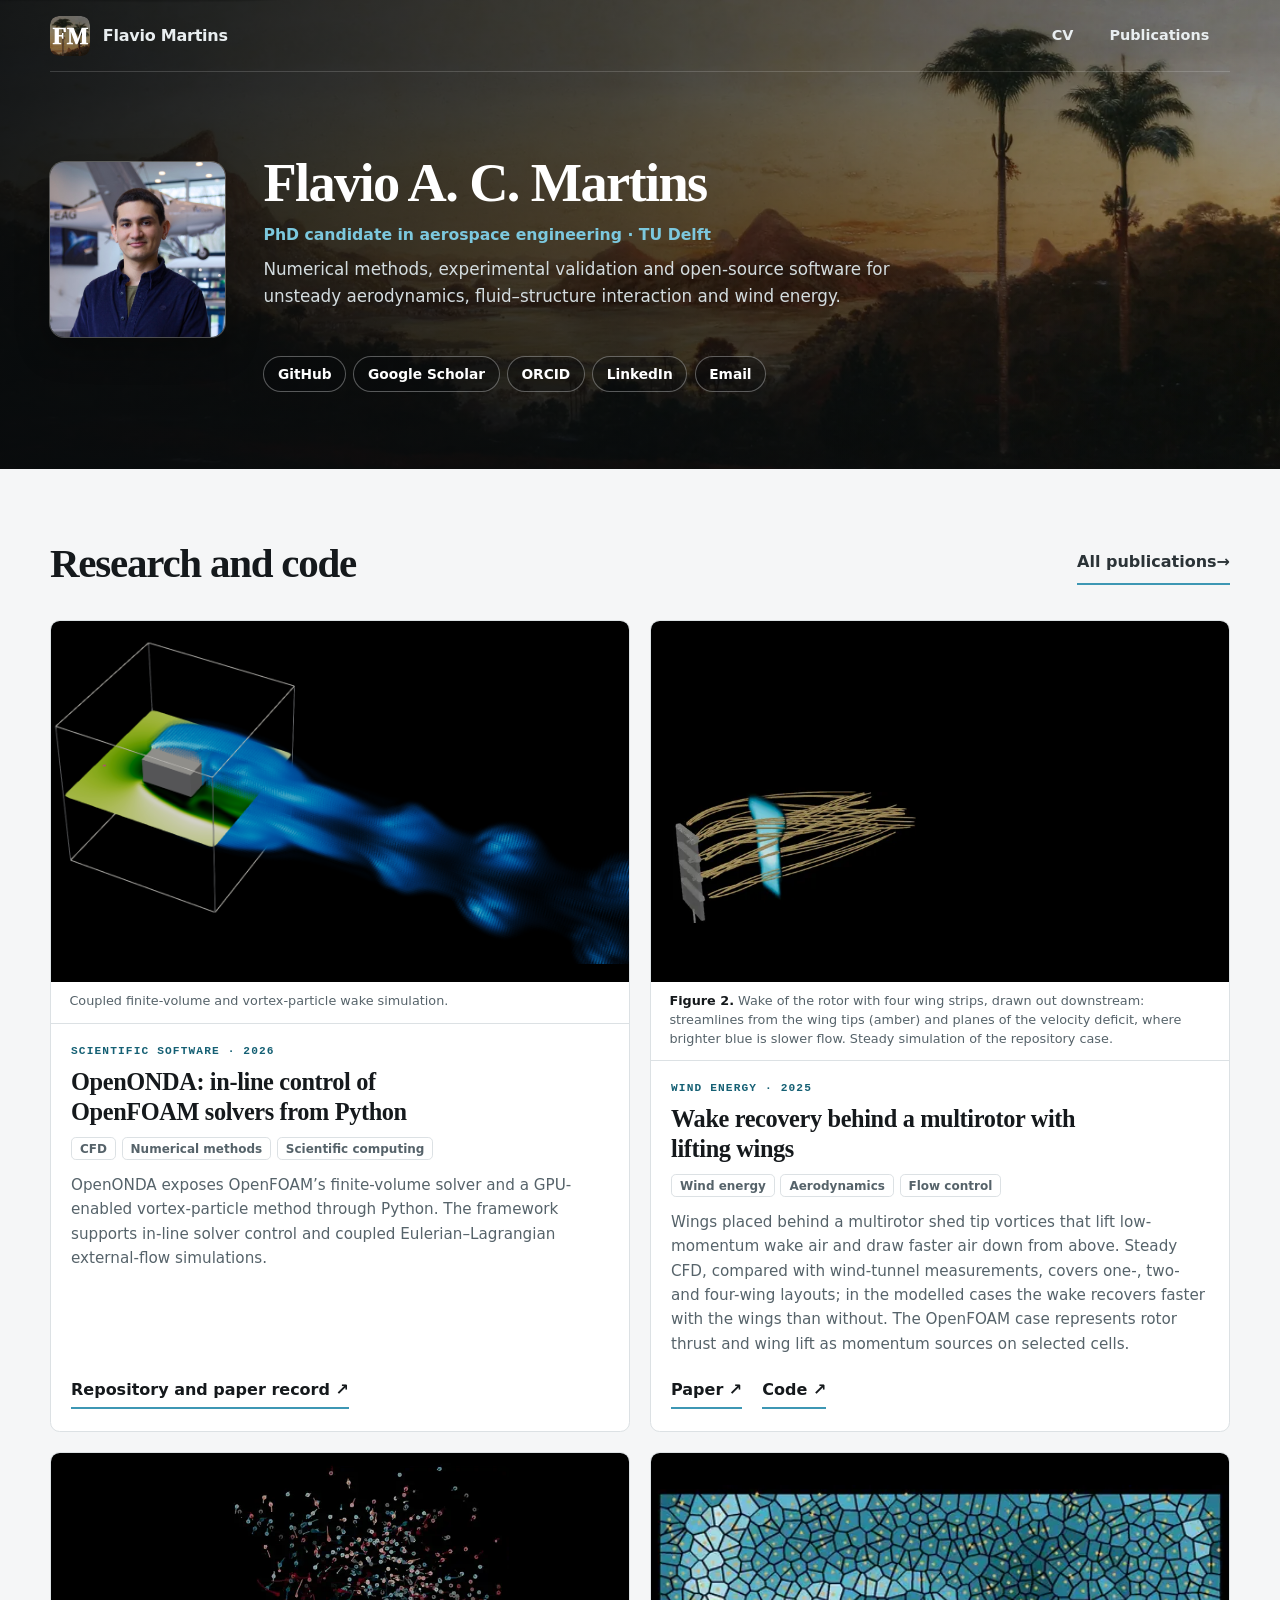
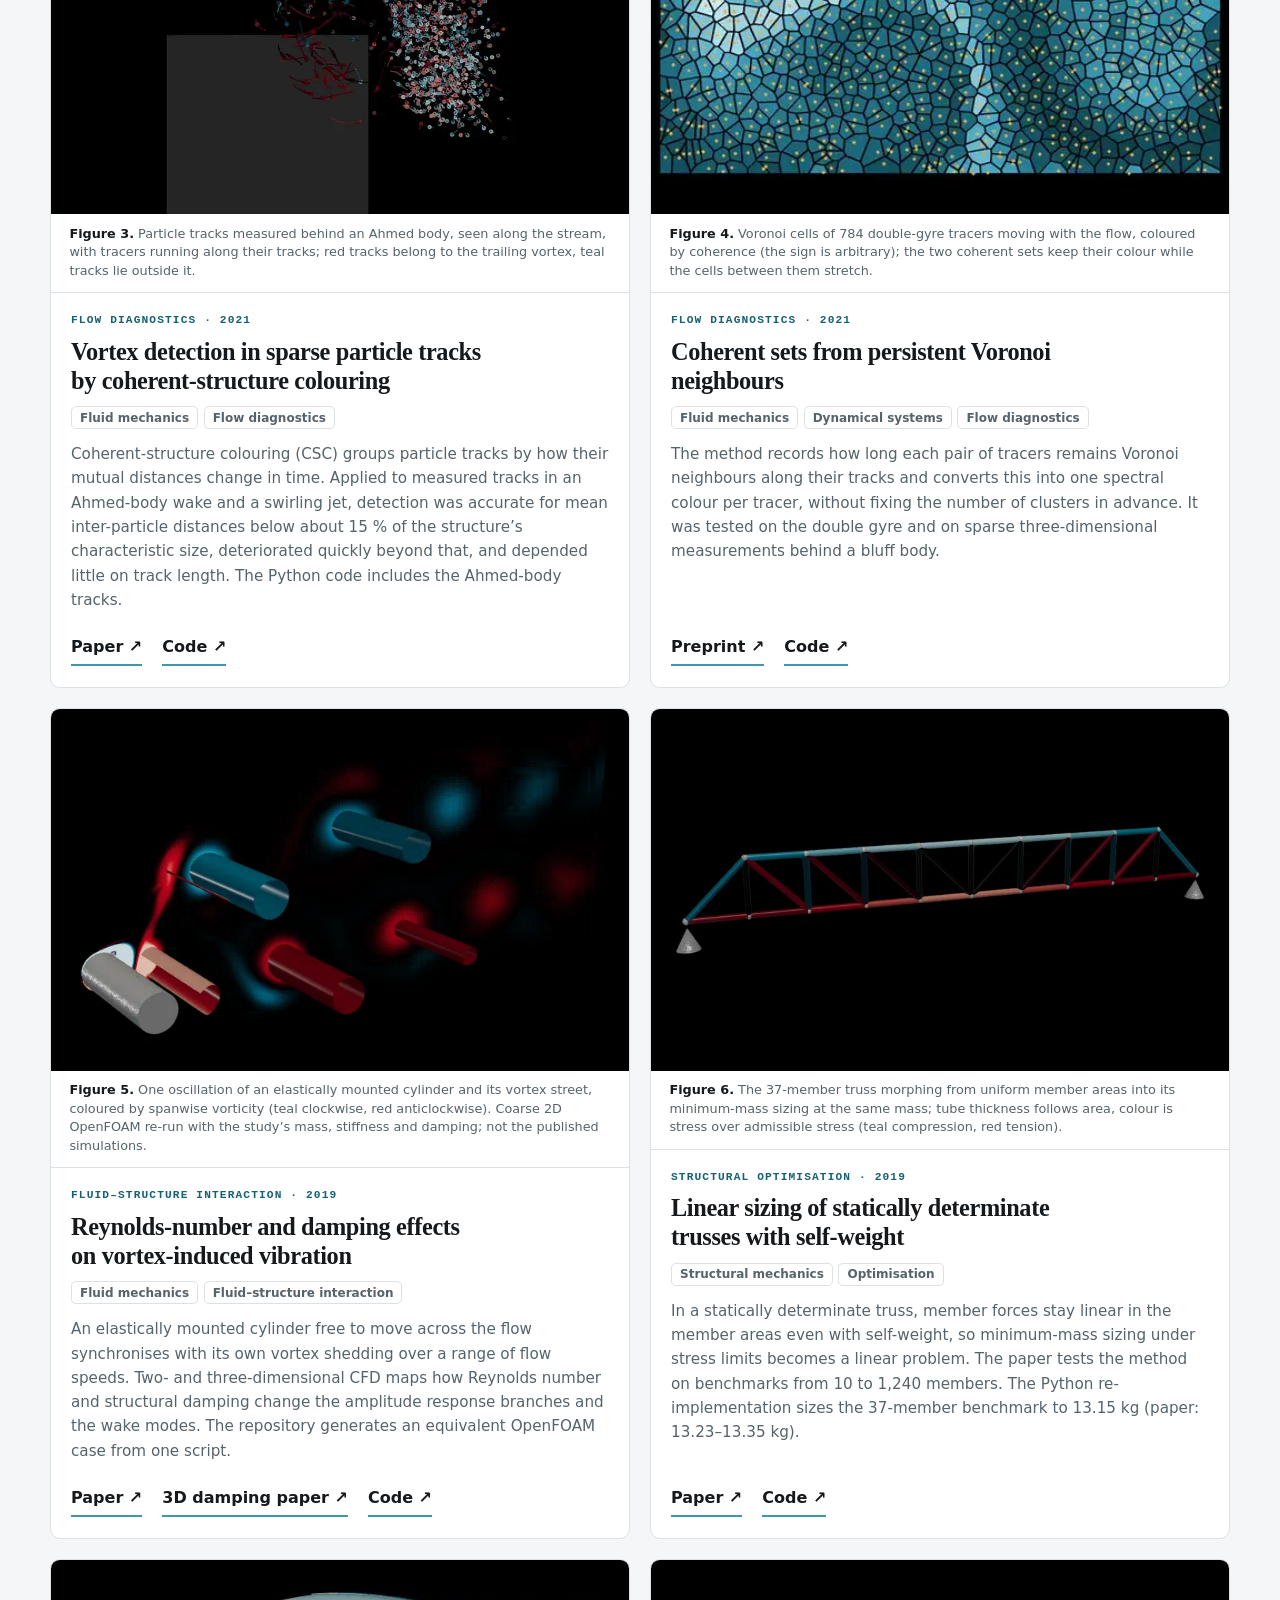
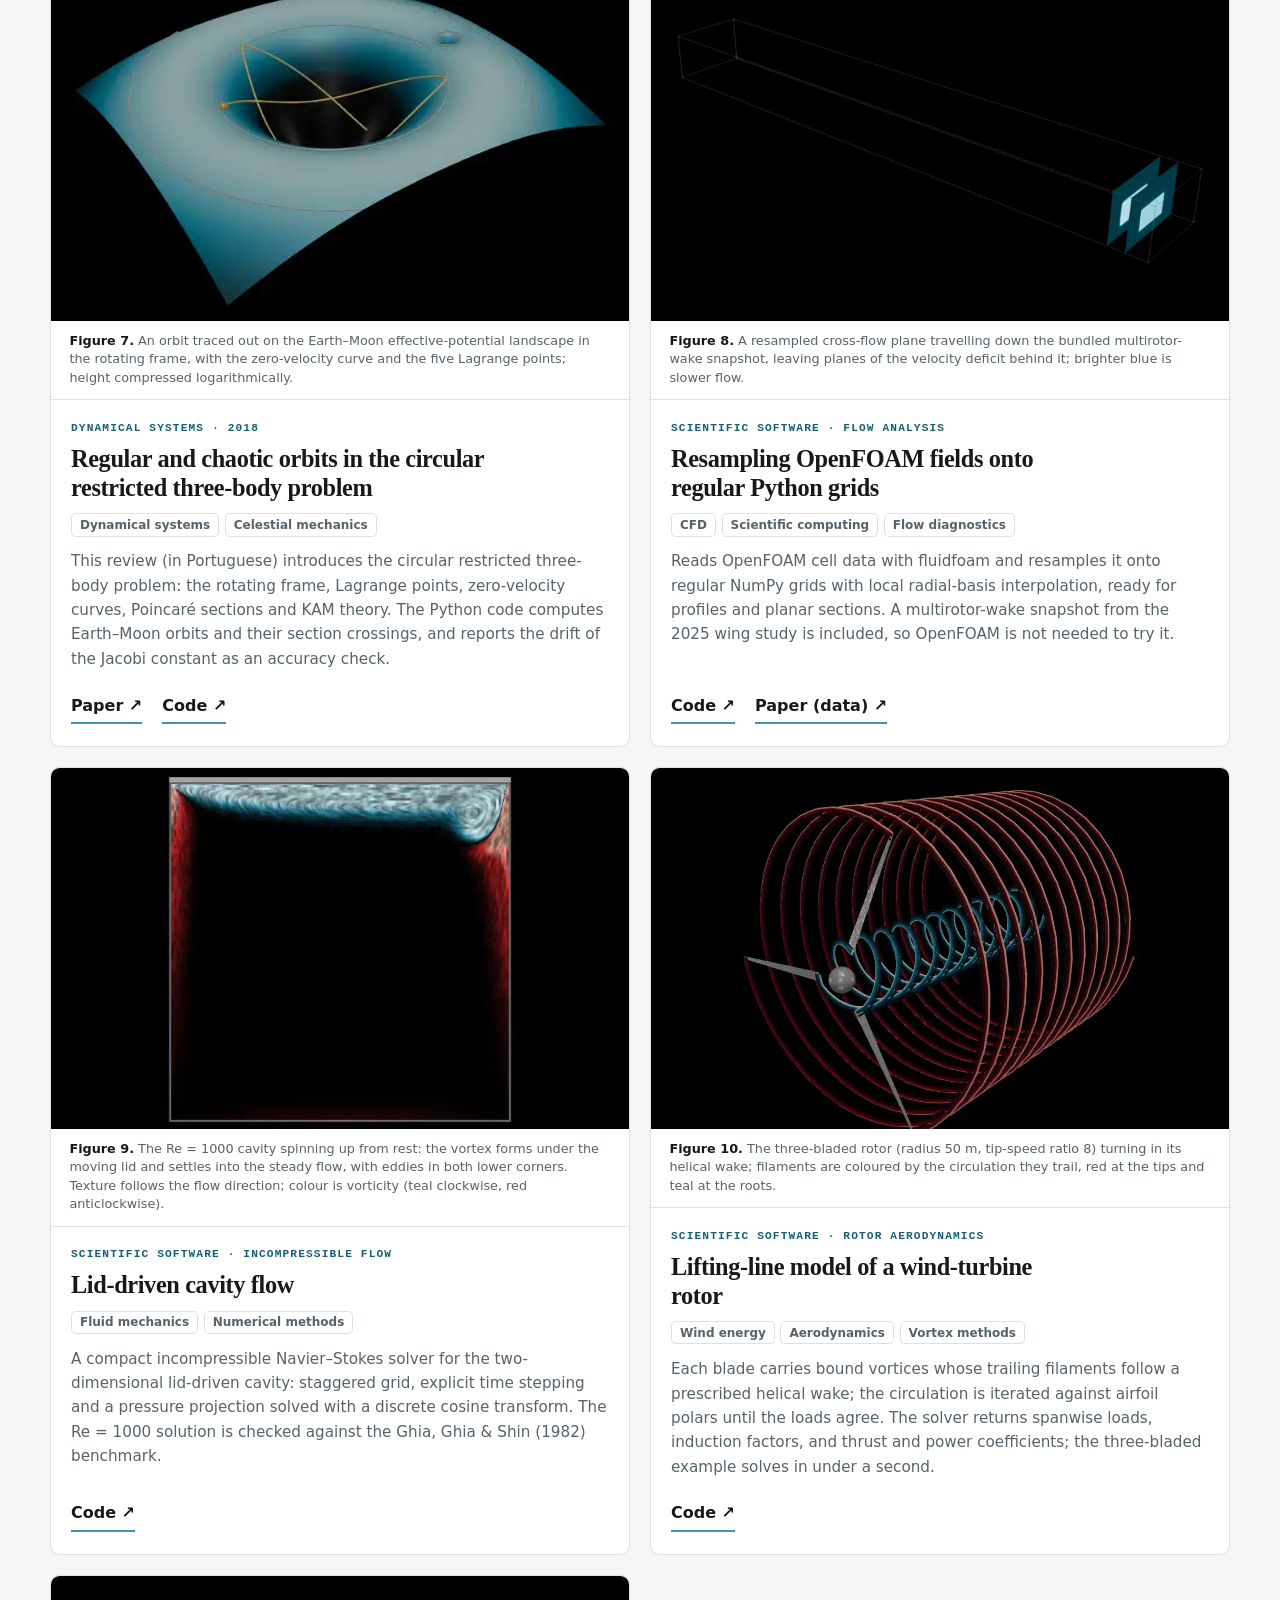
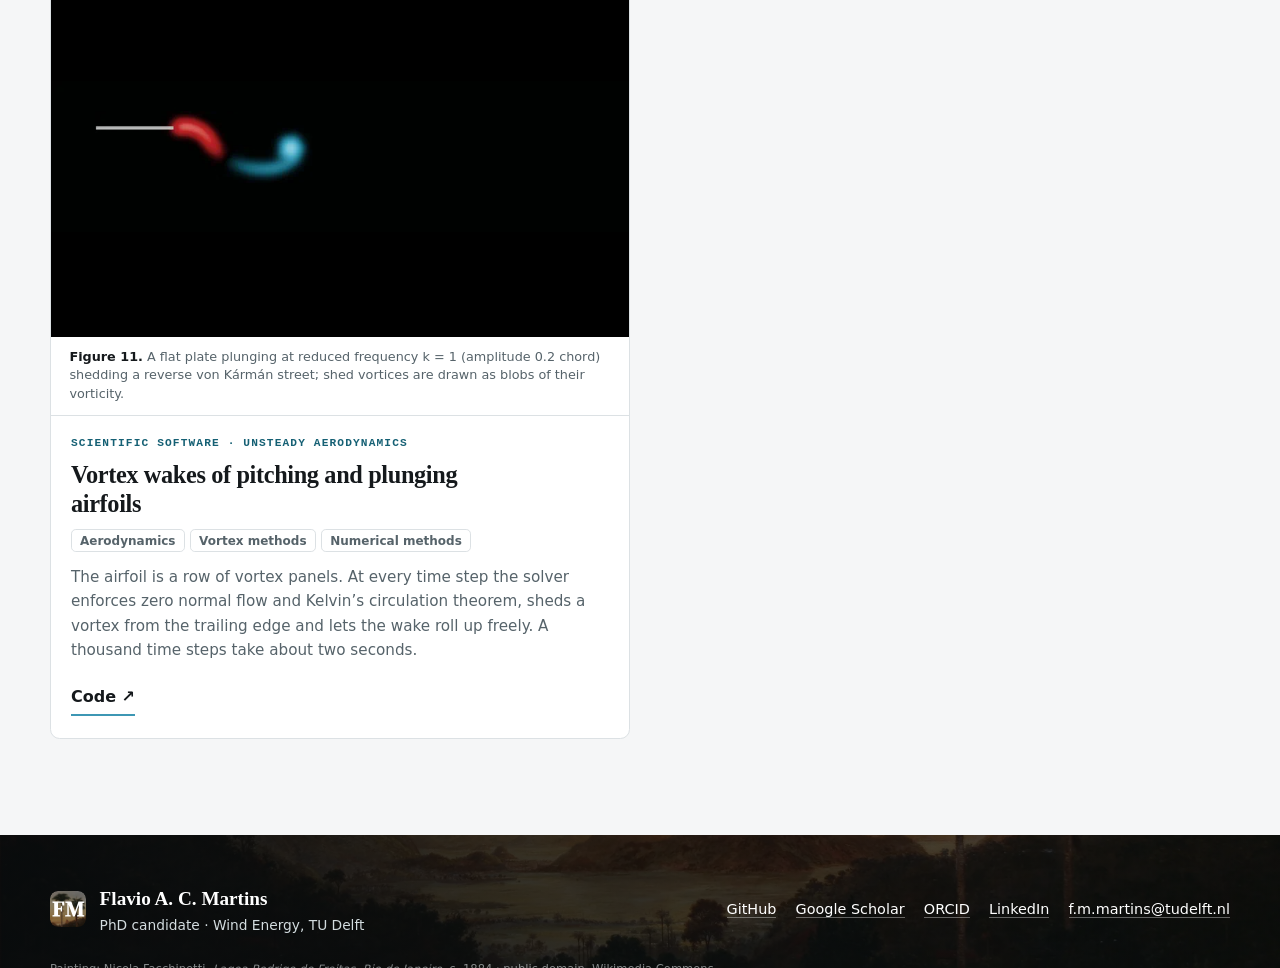
==== commit 16f3ef50: "Posts: descriptive titles instead of questions; tighter texts Titles now state the topic plainly (e." ====
--- a/index.html
+++ b/index.html
@@ -54,7 +54,7 @@
             </figure>
             <div class="research-story-copy">
               <p class="work-meta">Scientific software · 2026</p>
-              <h3>How does OpenONDA control OpenFOAM from Python?</h3>
+              <h3>OpenONDA: in-line control of OpenFOAM solvers from Python</h3>
               <ul class="research-tags" aria-label="Research fields" role="list">
                 <li>CFD</li>
                 <li>Numerical methods</li>
@@ -75,13 +75,13 @@
             </figure>
             <div class="research-story-copy">
               <p class="work-meta">Wind energy · 2025</p>
-              <h3>Can wings behind a rotor speed up wake recovery?</h3>
+              <h3>Wake recovery behind a multirotor with lifting wings</h3>
               <ul class="research-tags" aria-label="Research fields" role="list">
                 <li>Wind energy</li>
                 <li>Aerodynamics</li>
                 <li>Flow control</li>
               </ul>
-              <p>Wings mounted behind a multirotor shed tip vortices that lift slow wake air and bring faster air down from above. Steady CFD, compared with wind-tunnel measurements, tests one-, two- and four-wing layouts; in the modelled cases the wake recovers faster with the wings. The OpenFOAM case represents rotor thrust and wing lift as momentum sources on selected cells.</p>
+              <p>Wings placed behind a multirotor shed tip vortices that lift low-momentum wake air and draw faster air down from above. Steady CFD, compared with wind-tunnel measurements, covers one-, two- and four-wing layouts; in the modelled cases the wake recovers faster with the wings than without. The OpenFOAM case represents rotor thrust and wing lift as momentum sources on selected cells.</p>
               <div class="study-links"><a href="https://doi.org/10.5194/wes-10-41-2025" rel="noreferrer">Paper <span aria-hidden="true">↗</span></a><a href="https://github.com/EngFlavioMartins/openfoam-actuator-surface">Code <span aria-hidden="true">↗</span></a></div>
             </div>
           </article>
@@ -95,12 +95,12 @@
             </figure>
             <div class="research-story-copy">
               <p class="work-meta">Flow diagnostics · 2021</p>
-              <h3>How sparse can particle tracks be before vortices are lost?</h3>
+              <h3>Vortex detection in sparse particle tracks by coherent-structure colouring</h3>
               <ul class="research-tags" aria-label="Research fields" role="list">
                 <li>Fluid mechanics</li>
                 <li>Flow diagnostics</li>
               </ul>
-              <p>Coherent-structure colouring (CSC) groups particle tracks by how their mutual distances change in time. Applied to measured tracks in an Ahmed-body wake and a swirling jet, detection depended mainly on seeding density: a mean particle spacing below about 15 % of the flow’s characteristic length mattered more than track length. The Python code includes the Ahmed-body tracks.</p>
+              <p>Coherent-structure colouring (CSC) groups particle tracks by how their mutual distances change in time. Applied to measured tracks in an Ahmed-body wake and a swirling jet, detection was accurate for mean inter-particle distances below about 15 % of the structure’s characteristic size, deteriorated quickly beyond that, and depended little on track length. The Python code includes the Ahmed-body tracks.</p>
               <div class="study-links"><a href="https://doi.org/10.1007/s00348-021-03135-5" rel="noreferrer">Paper <span aria-hidden="true">↗</span></a><a href="https://github.com/EngFlavioMartins/coherent-structure-colouring">Code <span aria-hidden="true">↗</span></a></div>
             </div>
           </article>
@@ -114,13 +114,13 @@
             </figure>
             <div class="research-story-copy">
               <p class="work-meta">Flow diagnostics · 2021</p>
-              <h3>Do tracers that stay neighbours belong to one structure?</h3>
+              <h3>Coherent sets from persistent Voronoi neighbours</h3>
               <ul class="research-tags" aria-label="Research fields" role="list">
                 <li>Fluid mechanics</li>
                 <li>Dynamical systems</li>
                 <li>Flow diagnostics</li>
               </ul>
-              <p>Tracers that remain Voronoi neighbours over time tend to move together. The method counts the edges each pair of tracers shares along their tracks and turns this into one spectral colour per tracer, without fixing a number of clusters. It was tested on the double gyre and on sparse three-dimensional measurements behind a bluff body.</p>
+              <p>The method records how long each pair of tracers remains Voronoi neighbours along their tracks and converts this into one spectral colour per tracer, without fixing the number of clusters in advance. It was tested on the double gyre and on sparse three-dimensional measurements behind a bluff body.</p>
               <div class="study-links"><a href="https://arxiv.org/abs/2103.09884" rel="noreferrer">Preprint <span aria-hidden="true">↗</span></a><a href="https://github.com/EngFlavioMartins/voronoi-coherent-structures">Code <span aria-hidden="true">↗</span></a></div>
             </div>
           </article>
@@ -134,12 +134,12 @@
             </figure>
             <div class="research-story-copy">
               <p class="work-meta">Fluid–structure interaction · 2019</p>
-              <h3>How do Reynolds number and damping shape vortex-induced vibration?</h3>
+              <h3>Reynolds-number and damping effects on vortex-induced vibration</h3>
               <ul class="research-tags" aria-label="Research fields" role="list">
                 <li>Fluid mechanics</li>
                 <li>Fluid–structure interaction</li>
               </ul>
-              <p>A cylinder on springs, free to move across the flow, locks onto its own vortex shedding over a range of flow speeds. Two- and three-dimensional CFD maps how Reynolds number and structural damping change the amplitude branches and the wake modes. The repository writes an equivalent OpenFOAM case from one script.</p>
+              <p>An elastically mounted cylinder free to move across the flow synchronises with its own vortex shedding over a range of flow speeds. Two- and three-dimensional CFD maps how Reynolds number and structural damping change the amplitude response branches and the wake modes. The repository generates an equivalent OpenFOAM case from one script.</p>
               <div class="study-links"><a href="https://doi.org/10.1016/j.ijmecsci.2019.03.024" rel="noreferrer">Paper <span aria-hidden="true">↗</span></a><a href="https://doi.org/10.1016/j.marstruc.2019.01.005" rel="noreferrer">3D damping paper <span aria-hidden="true">↗</span></a><a href="https://github.com/EngFlavioMartins/vortex-induced-vibration">Code <span aria-hidden="true">↗</span></a></div>
             </div>
           </article>
@@ -153,7 +153,7 @@
             </figure>
             <div class="research-story-copy">
               <p class="work-meta">Structural optimisation · 2019</p>
-              <h3>Can truss sizing with self-weight be solved as a linear problem?</h3>
+              <h3>Linear sizing of statically determinate trusses with self-weight</h3>
               <ul class="research-tags" aria-label="Research fields" role="list">
                 <li>Structural mechanics</li>
                 <li>Optimisation</li>
@@ -172,7 +172,7 @@
             </figure>
             <div class="research-story-copy">
               <p class="work-meta">Dynamical systems · 2018</p>
-              <h3>What separates regular from chaotic orbits in the three-body problem?</h3>
+              <h3>Regular and chaotic orbits in the circular restricted three-body problem</h3>
               <ul class="research-tags" aria-label="Research fields" role="list">
                 <li>Dynamical systems</li>
                 <li>Celestial mechanics</li>
@@ -191,7 +191,7 @@
             </figure>
             <div class="research-story-copy">
               <p class="work-meta">Scientific software · Flow analysis</p>
-              <h3>From OpenFOAM fields to Python arrays</h3>
+              <h3>Resampling OpenFOAM fields onto regular Python grids</h3>
               <ul class="research-tags" aria-label="Research fields" role="list">
                 <li>CFD</li>
                 <li>Scientific computing</li>
@@ -236,7 +236,7 @@
                 <li>Aerodynamics</li>
                 <li>Vortex methods</li>
               </ul>
-              <p>Each blade carries bound vortices whose trailing filaments follow a prescribed helical wake; the circulation is iterated against airfoil polars until the loads agree. The solver returns spanwise loads, induction factors, and thrust and power coefficients, for the three-bladed example in under a second.</p>
+              <p>Each blade carries bound vortices whose trailing filaments follow a prescribed helical wake; the circulation is iterated against airfoil polars until the loads agree. The solver returns spanwise loads, induction factors, and thrust and power coefficients; the three-bladed example solves in under a second.</p>
               <div class="study-links"><a href="https://github.com/EngFlavioMartins/lifting-line-solver">Code <span aria-hidden="true">↗</span></a></div>
             </div>
           </article>
